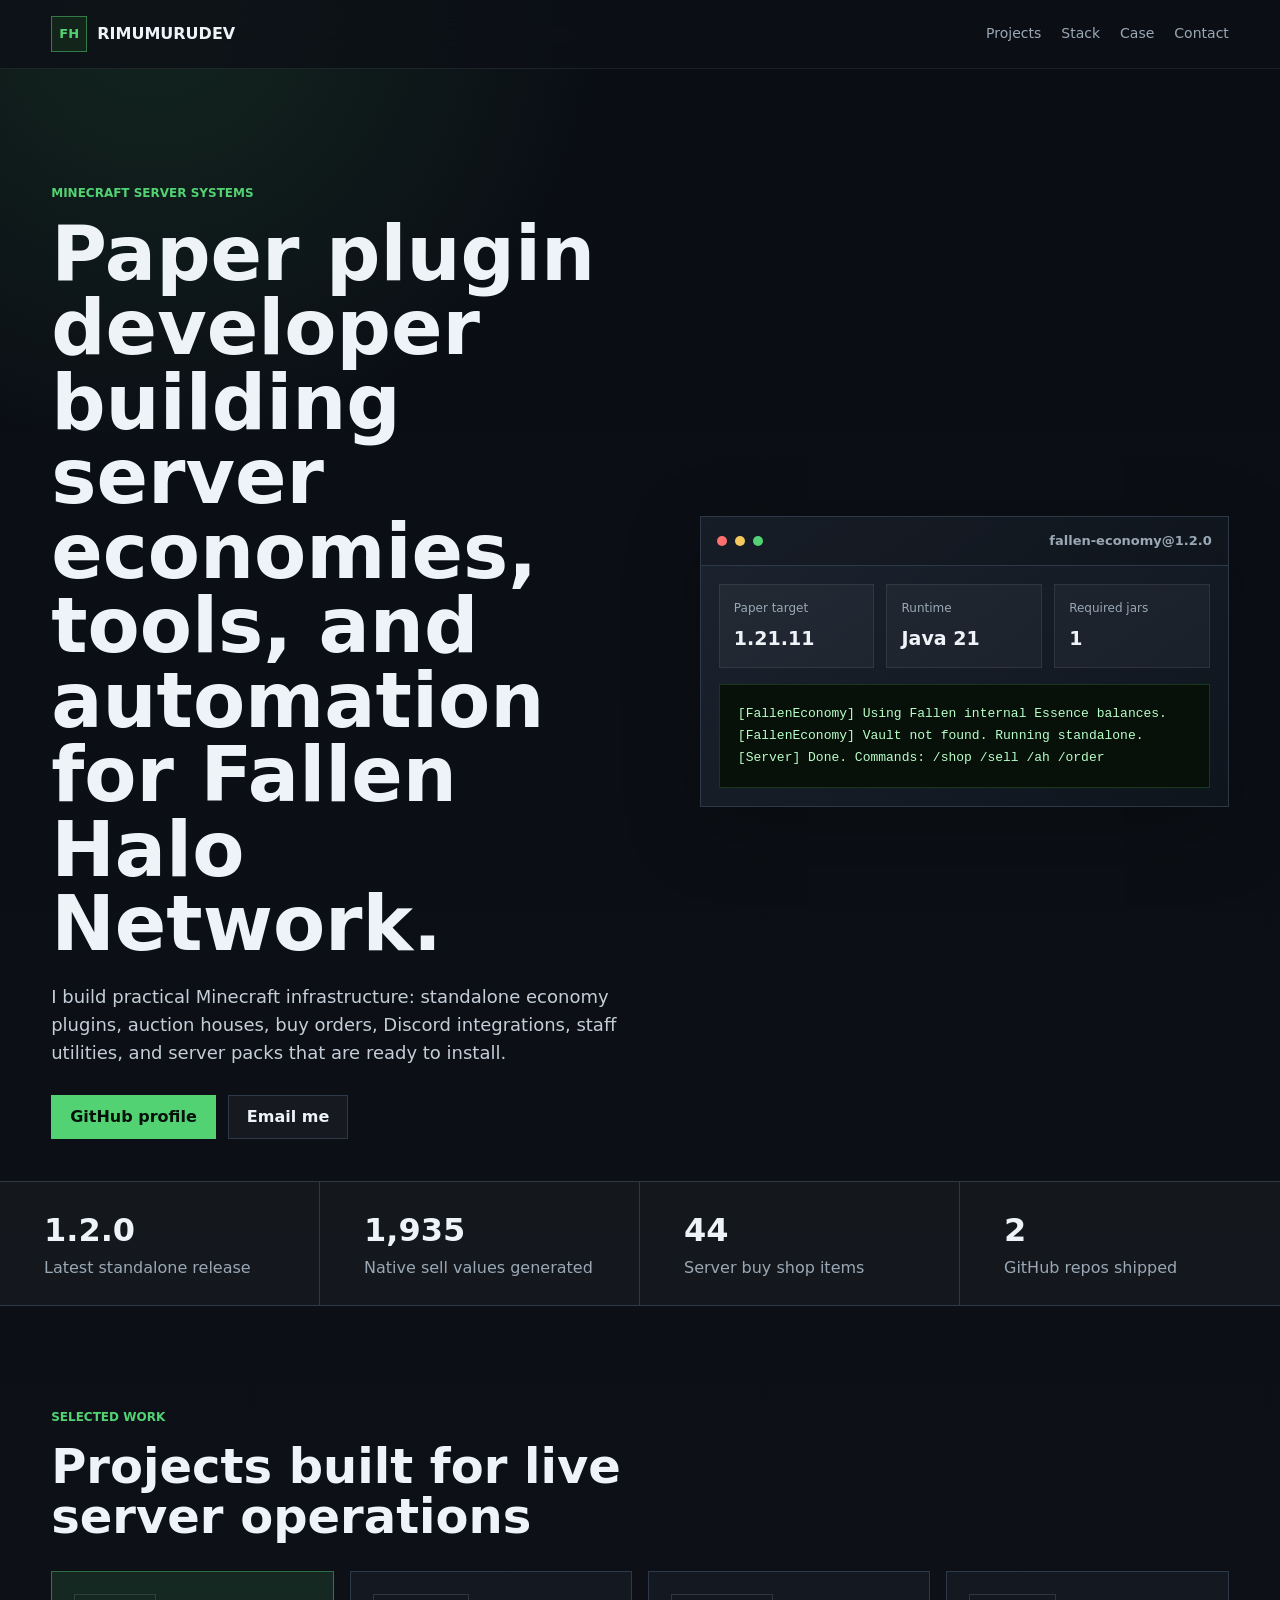
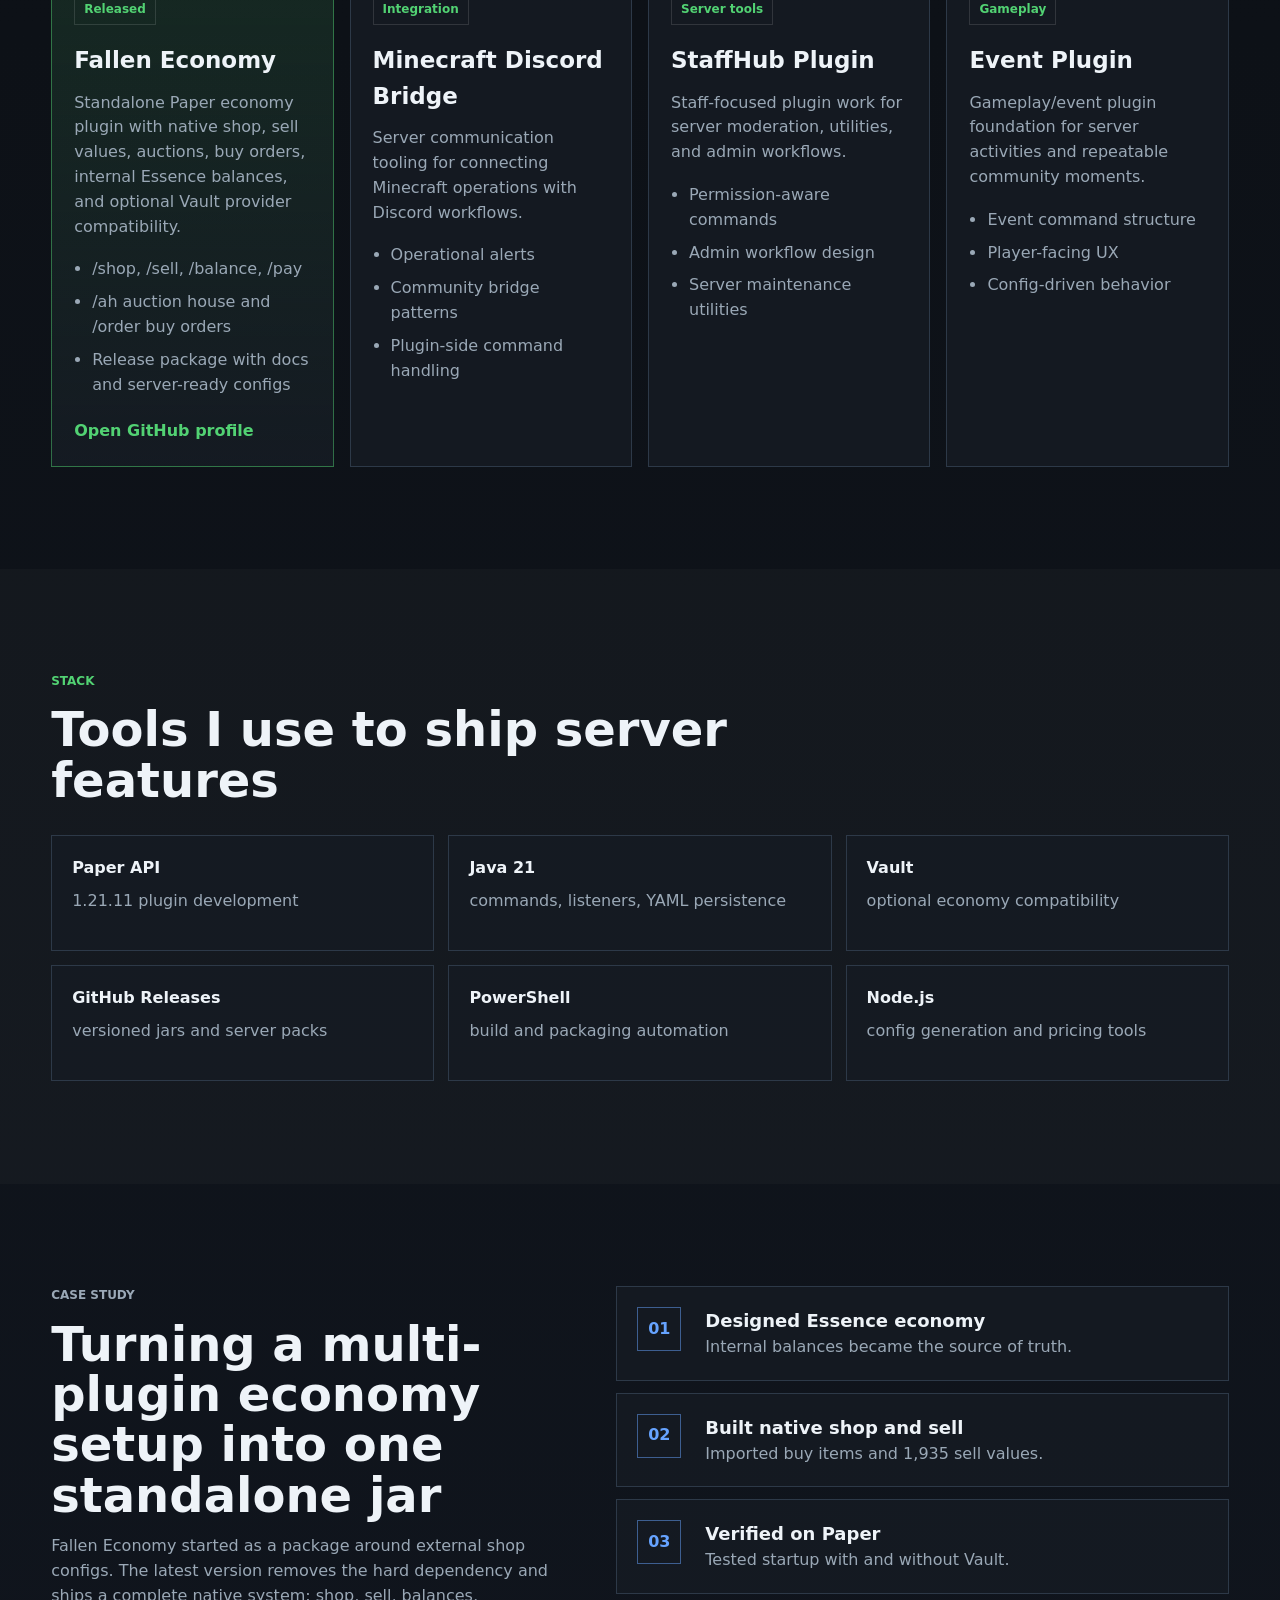
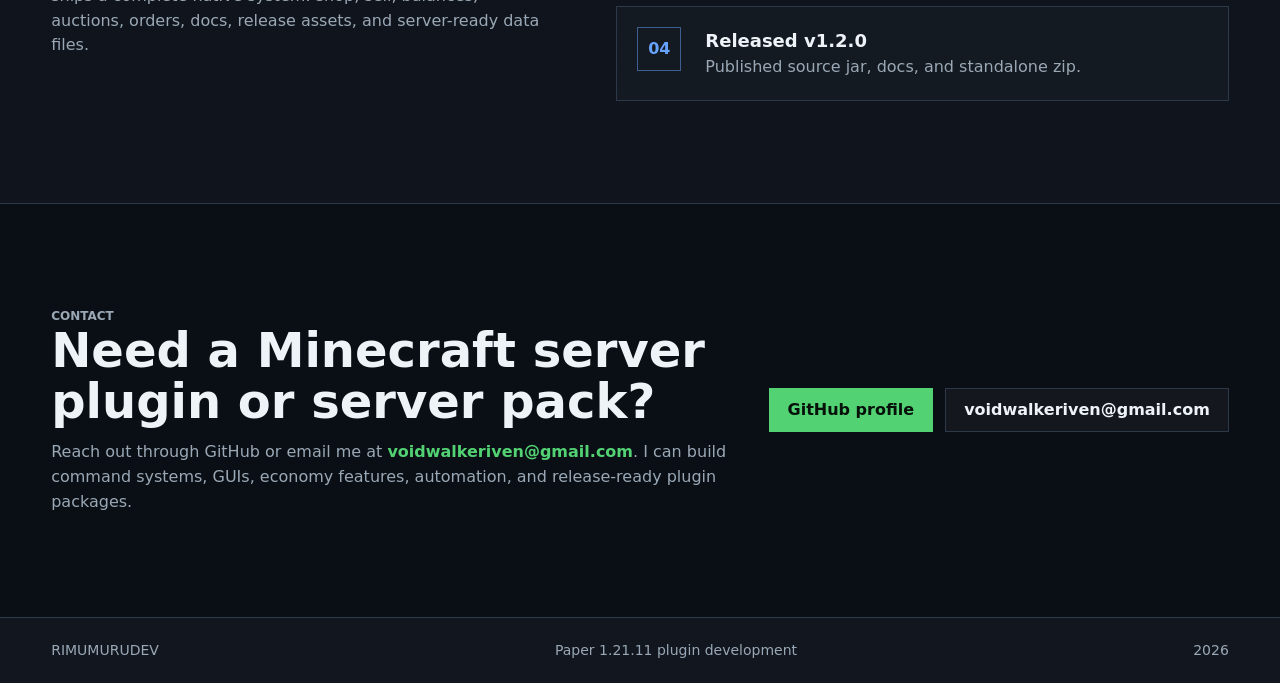
==== index.html @ 31d8aaec "Update contact links" ====
<!doctype html>
<html lang="ru">
  <head>
    <meta charset="utf-8" />
    <meta name="viewport" content="width=device-width, initial-scale=1" />
    <title>RIMUMURUDEV | Minecraft Plugin Developer</title>
    <meta
      name="description"
      content="Portfolio of RIMUMURUDEV, a Minecraft plugin developer building Paper 1.21.11 server systems, economy plugins, Discord bridges, events, and staff tools."
    />
    <link rel="stylesheet" href="./styles.css" />
  </head>
  <body>
    <header class="site-header">
      <a class="brand" href="#top" aria-label="Home">
        <span class="brand-mark">FH</span>
        <span>RIMUMURUDEV</span>
      </a>
      <nav class="nav" aria-label="Primary navigation">
        <a href="#work">Projects</a>
        <a href="#stack">Stack</a>
        <a href="#case">Case</a>
        <a href="#contact">Contact</a>
      </nav>
    </header>

    <main id="top">
      <section class="hero">
        <div class="hero-copy">
          <p class="eyebrow">Minecraft server systems</p>
          <h1>Paper plugin developer building server economies, tools, and automation for Fallen Halo Network.</h1>
          <p class="intro">
            I build practical Minecraft infrastructure: standalone economy plugins, auction houses, buy orders,
            Discord integrations, staff utilities, and server packs that are ready to install.
          </p>
          <div class="hero-actions">
            <a class="button primary" href="https://github.com/RIMUMURUDEV" target="_blank" rel="noreferrer">GitHub profile</a>
            <a class="button secondary" href="mailto:voidwalkeriven@gmail.com">Email me</a>
          </div>
        </div>

        <div class="system-panel" aria-label="Project status preview">
          <div class="panel-top">
            <span></span>
            <span></span>
            <span></span>
            <strong>fallen-economy@1.2.0</strong>
          </div>
          <div class="panel-body">
            <div class="metric">
              <span>Paper target</span>
              <strong>1.21.11</strong>
            </div>
            <div class="metric">
              <span>Runtime</span>
              <strong>Java 21</strong>
            </div>
            <div class="metric">
              <span>Required jars</span>
              <strong>1</strong>
            </div>
            <pre><code>[FallenEconomy] Using Fallen internal Essence balances.
[FallenEconomy] Vault not found. Running standalone.
[Server] Done. Commands: /shop /sell /ah /order</code></pre>
          </div>
        </div>
      </section>

      <section class="strip" aria-label="Highlights">
        <div>
          <strong>1.2.0</strong>
          <span>Latest standalone release</span>
        </div>
        <div>
          <strong>1,935</strong>
          <span>Native sell values generated</span>
        </div>
        <div>
          <strong>44</strong>
          <span>Server buy shop items</span>
        </div>
        <div>
          <strong>2</strong>
          <span>GitHub repos shipped</span>
        </div>
      </section>

      <section class="section" id="work">
        <div class="section-head">
          <p class="eyebrow">Selected work</p>
          <h2>Projects built for live server operations</h2>
        </div>
        <div class="projects">
          <article class="project-card featured">
            <div class="project-tag">Released</div>
            <h3>Fallen Economy</h3>
            <p>
              Standalone Paper economy plugin with native shop, sell values, auctions, buy orders, internal Essence
              balances, and optional Vault provider compatibility.
            </p>
            <ul>
              <li>/shop, /sell, /balance, /pay</li>
              <li>/ah auction house and /order buy orders</li>
              <li>Release package with docs and server-ready configs</li>
            </ul>
            <a href="https://github.com/RIMUMURUDEV" target="_blank" rel="noreferrer">Open GitHub profile</a>
          </article>

          <article class="project-card">
            <div class="project-tag">Integration</div>
            <h3>Minecraft Discord Bridge</h3>
            <p>Server communication tooling for connecting Minecraft operations with Discord workflows.</p>
            <ul>
              <li>Operational alerts</li>
              <li>Community bridge patterns</li>
              <li>Plugin-side command handling</li>
            </ul>
          </article>

          <article class="project-card">
            <div class="project-tag">Server tools</div>
            <h3>StaffHub Plugin</h3>
            <p>Staff-focused plugin work for server moderation, utilities, and admin workflows.</p>
            <ul>
              <li>Permission-aware commands</li>
              <li>Admin workflow design</li>
              <li>Server maintenance utilities</li>
            </ul>
          </article>

          <article class="project-card">
            <div class="project-tag">Gameplay</div>
            <h3>Event Plugin</h3>
            <p>Gameplay/event plugin foundation for server activities and repeatable community moments.</p>
            <ul>
              <li>Event command structure</li>
              <li>Player-facing UX</li>
              <li>Config-driven behavior</li>
            </ul>
          </article>
        </div>
      </section>

      <section class="section split" id="stack">
        <div class="section-head">
          <p class="eyebrow">Stack</p>
          <h2>Tools I use to ship server features</h2>
        </div>
        <div class="stack-grid">
          <div class="stack-item"><strong>Paper API</strong><span>1.21.11 plugin development</span></div>
          <div class="stack-item"><strong>Java 21</strong><span>commands, listeners, YAML persistence</span></div>
          <div class="stack-item"><strong>Vault</strong><span>optional economy compatibility</span></div>
          <div class="stack-item"><strong>GitHub Releases</strong><span>versioned jars and server packs</span></div>
          <div class="stack-item"><strong>PowerShell</strong><span>build and packaging automation</span></div>
          <div class="stack-item"><strong>Node.js</strong><span>config generation and pricing tools</span></div>
        </div>
      </section>

      <section class="case-section" id="case">
        <div class="case-copy">
          <p class="eyebrow">Case study</p>
          <h2>Turning a multi-plugin economy setup into one standalone jar</h2>
          <p>
            Fallen Economy started as a package around external shop configs. The latest version removes the hard
            dependency and ships a complete native system: shop, sell, balances, auctions, orders, docs, release assets,
            and server-ready data files.
          </p>
        </div>
        <div class="timeline">
          <div><span>01</span><strong>Designed Essence economy</strong><p>Internal balances became the source of truth.</p></div>
          <div><span>02</span><strong>Built native shop and sell</strong><p>Imported buy items and 1,935 sell values.</p></div>
          <div><span>03</span><strong>Verified on Paper</strong><p>Tested startup with and without Vault.</p></div>
          <div><span>04</span><strong>Released v1.2.0</strong><p>Published source jar, docs, and standalone zip.</p></div>
        </div>
      </section>

      <section class="contact" id="contact">
        <div>
          <p class="eyebrow">Contact</p>
          <h2>Need a Minecraft server plugin or server pack?</h2>
          <p>Reach out through GitHub or email me at <a href="mailto:voidwalkeriven@gmail.com">voidwalkeriven@gmail.com</a>. I can build command systems, GUIs, economy features, automation, and release-ready plugin packages.</p>
        </div>
        <div class="contact-actions">
          <a class="button primary" href="https://github.com/RIMUMURUDEV" target="_blank" rel="noreferrer">GitHub profile</a>
          <a class="button secondary" href="mailto:voidwalkeriven@gmail.com">voidwalkeriven@gmail.com</a>
        </div>
      </section>
    </main>

    <footer>
      <span>RIMUMURUDEV</span>
      <span>Paper 1.21.11 plugin development</span>
      <span id="year"></span>
    </footer>

    <script src="./script.js"></script>
  </body>
</html>
---- styles.css ----
:root {
  --bg: #0d1117;
  --panel: #151b23;
  --panel-2: #1c2430;
  --text: #eef3f8;
  --muted: #9aa8b6;
  --line: #2d3948;
  --accent: #52d273;
  --accent-2: #66a3ff;
  --warn: #f4c95d;
  --shadow: 0 22px 70px rgba(0, 0, 0, 0.3);
}

* {
  box-sizing: border-box;
}

html {
  scroll-behavior: smooth;
}

body {
  margin: 0;
  background:
    radial-gradient(circle at 12% 0%, rgba(82, 210, 115, 0.12), transparent 28rem),
    linear-gradient(180deg, #0a0e14 0%, var(--bg) 42%, #11161f 100%);
  color: var(--text);
  font-family:
    Inter, ui-sans-serif, system-ui, -apple-system, BlinkMacSystemFont, "Segoe UI", sans-serif;
  line-height: 1.55;
}

a {
  color: inherit;
  text-decoration: none;
}

.site-header {
  position: sticky;
  top: 0;
  z-index: 20;
  display: flex;
  align-items: center;
  justify-content: space-between;
  gap: 24px;
  padding: 16px clamp(18px, 4vw, 64px);
  background: rgba(13, 17, 23, 0.82);
  border-bottom: 1px solid rgba(255, 255, 255, 0.08);
  backdrop-filter: blur(16px);
}

.brand,
.nav,
.hero-actions,
.contact-actions {
  display: flex;
  align-items: center;
}

.brand {
  gap: 10px;
  font-weight: 800;
}

.brand-mark {
  display: grid;
  place-items: center;
  width: 36px;
  height: 36px;
  border: 1px solid rgba(82, 210, 115, 0.5);
  background: #13251a;
  color: var(--accent);
  font-size: 13px;
}

.nav {
  gap: 20px;
  color: var(--muted);
  font-size: 14px;
}

.nav a:hover {
  color: var(--text);
}

.nav a[aria-current="true"] {
  color: var(--accent);
}

.hero {
  display: grid;
  grid-template-columns: minmax(0, 1.05fr) minmax(320px, 0.95fr);
  gap: clamp(28px, 5vw, 72px);
  align-items: center;
  min-height: calc(100vh - 68px);
  padding: clamp(56px, 9vw, 116px) clamp(18px, 4vw, 64px) 42px;
}

.hero-copy {
  max-width: 780px;
}

.eyebrow {
  margin: 0 0 14px;
  color: var(--accent);
  font-size: 12px;
  font-weight: 800;
  letter-spacing: 0;
  text-transform: uppercase;
}

h1,
h2,
h3,
p {
  margin-top: 0;
}

h1 {
  max-width: 980px;
  margin-bottom: 22px;
  font-size: clamp(42px, 6vw, 76px);
  line-height: 0.98;
  letter-spacing: 0;
}

h2 {
  margin-bottom: 14px;
  font-size: clamp(28px, 4vw, 48px);
  line-height: 1.05;
  letter-spacing: 0;
}

h3 {
  margin-bottom: 12px;
  font-size: 23px;
}

.intro {
  max-width: 690px;
  margin-bottom: 28px;
  color: #c4ced8;
  font-size: 18px;
}

.hero-actions,
.contact-actions {
  flex-wrap: wrap;
  gap: 12px;
}

.button {
  display: inline-flex;
  align-items: center;
  justify-content: center;
  min-height: 44px;
  padding: 0 18px;
  border: 1px solid var(--line);
  font-weight: 800;
  transition: transform 160ms ease, border-color 160ms ease, background 160ms ease;
}

.button:hover {
  transform: translateY(-2px);
}

.button.primary {
  background: var(--accent);
  border-color: var(--accent);
  color: #06110a;
}

.button.secondary {
  background: rgba(255, 255, 255, 0.04);
  color: var(--text);
}

.system-panel {
  overflow: hidden;
  border: 1px solid var(--line);
  background: linear-gradient(145deg, rgba(28, 36, 48, 0.96), rgba(15, 21, 29, 0.96));
  box-shadow: var(--shadow);
}

.panel-top {
  display: flex;
  align-items: center;
  gap: 8px;
  padding: 14px 16px;
  border-bottom: 1px solid var(--line);
  background: rgba(0, 0, 0, 0.18);
}

.panel-top span {
  width: 10px;
  height: 10px;
  border-radius: 50%;
  background: var(--warn);
}

.panel-top span:first-child {
  background: #ff6f6f;
}

.panel-top span:nth-child(2) {
  background: #f4c95d;
}

.panel-top span:nth-child(3) {
  background: var(--accent);
}

.panel-top strong {
  margin-left: auto;
  color: var(--muted);
  font-size: 13px;
}

.panel-body {
  display: grid;
  grid-template-columns: repeat(3, 1fr);
  gap: 12px;
  padding: 18px;
}

.metric {
  padding: 14px;
  border: 1px solid rgba(255, 255, 255, 0.08);
  background: rgba(255, 255, 255, 0.035);
}

.metric span {
  display: block;
  color: var(--muted);
  font-size: 12px;
}

.metric strong {
  display: block;
  margin-top: 6px;
  color: var(--text);
  font-size: 19px;
}

pre {
  grid-column: 1 / -1;
  overflow: auto;
  margin: 4px 0 0;
  padding: 18px;
  border: 1px solid rgba(82, 210, 115, 0.2);
  background: #071109;
  color: #b8ffc8;
  font-size: 13px;
  line-height: 1.7;
}

.strip {
  display: grid;
  grid-template-columns: repeat(4, 1fr);
  border-top: 1px solid var(--line);
  border-bottom: 1px solid var(--line);
  background: rgba(255, 255, 255, 0.03);
}

.strip div {
  min-height: 116px;
  padding: 24px clamp(18px, 4vw, 44px);
  border-right: 1px solid var(--line);
}

.strip div:last-child {
  border-right: 0;
}

.strip strong {
  display: block;
  font-size: 32px;
}

.strip span {
  color: var(--muted);
}

.section,
.case-section,
.contact {
  padding: clamp(62px, 8vw, 112px) clamp(18px, 4vw, 64px);
}

.section-head {
  max-width: 720px;
  margin-bottom: 30px;
}

.section-head p:not(.eyebrow),
.case-copy p,
.contact p {
  color: var(--muted);
}

.projects {
  display: grid;
  grid-template-columns: repeat(4, minmax(0, 1fr));
  gap: 16px;
}

.project-card,
.stack-item,
.timeline > div {
  border: 1px solid var(--line);
  background: rgba(21, 27, 35, 0.88);
}

.project-card {
  min-height: 360px;
  padding: 22px;
}

.project-card.featured {
  border-color: rgba(82, 210, 115, 0.45);
  background: linear-gradient(180deg, rgba(82, 210, 115, 0.12), rgba(21, 27, 35, 0.9));
}

.project-tag {
  display: inline-flex;
  margin-bottom: 18px;
  padding: 5px 9px;
  border: 1px solid rgba(255, 255, 255, 0.12);
  color: var(--accent);
  font-size: 12px;
  font-weight: 800;
}

.project-card p,
.project-card li,
.timeline p,
.stack-item span {
  color: var(--muted);
}

.project-card ul {
  display: grid;
  gap: 8px;
  margin: 18px 0 22px;
  padding-left: 18px;
}

.project-card a {
  color: var(--accent);
  font-weight: 800;
}

.split {
  background: rgba(255, 255, 255, 0.025);
}

.stack-grid {
  display: grid;
  grid-template-columns: repeat(3, 1fr);
  gap: 14px;
}

.stack-item {
  min-height: 116px;
  padding: 20px;
}

.stack-item strong,
.stack-item span {
  display: block;
}

.stack-item span {
  margin-top: 8px;
}

.case-section {
  display: grid;
  grid-template-columns: minmax(0, 0.9fr) minmax(320px, 1.1fr);
  gap: clamp(28px, 5vw, 72px);
  align-items: start;
}

.timeline {
  display: grid;
  gap: 12px;
}

.timeline > div {
  display: grid;
  grid-template-columns: 52px 1fr;
  column-gap: 16px;
  padding: 20px;
}

.timeline span {
  grid-row: span 2;
  display: grid;
  place-items: center;
  width: 44px;
  height: 44px;
  border: 1px solid rgba(102, 163, 255, 0.5);
  color: var(--accent-2);
  font-weight: 900;
}

.timeline strong {
  font-size: 18px;
}

.timeline p {
  margin-bottom: 0;
}

.contact {
  display: grid;
  grid-template-columns: minmax(0, 1fr) auto;
  gap: 28px;
  align-items: center;
  border-top: 1px solid var(--line);
  background: #0a0f15;
}

.contact p {
  max-width: 720px;
  margin-bottom: 0;
}

.contact p a {
  color: var(--accent);
  font-weight: 800;
}

footer {
  display: flex;
  flex-wrap: wrap;
  justify-content: space-between;
  gap: 14px;
  padding: 22px clamp(18px, 4vw, 64px);
  border-top: 1px solid var(--line);
  color: var(--muted);
  font-size: 14px;
}

@media (max-width: 980px) {
  .hero,
  .case-section,
  .contact {
    grid-template-columns: 1fr;
  }

  .projects,
  .stack-grid {
    grid-template-columns: repeat(2, minmax(0, 1fr));
  }

  .strip {
    grid-template-columns: repeat(2, 1fr);
  }

  .nav {
    display: none;
  }
}

@media (max-width: 620px) {
  .hero {
    min-height: auto;
  }

  .panel-body,
  .projects,
  .stack-grid,
  .strip {
    grid-template-columns: 1fr;
  }

  .strip div {
    border-right: 0;
    border-bottom: 1px solid var(--line);
  }

  .system-panel {
    min-width: 0;
  }

  h1 {
    font-size: 40px;
  }

  .timeline > div {
    grid-template-columns: 1fr;
  }

  .timeline span {
    margin-bottom: 14px;
  }
}
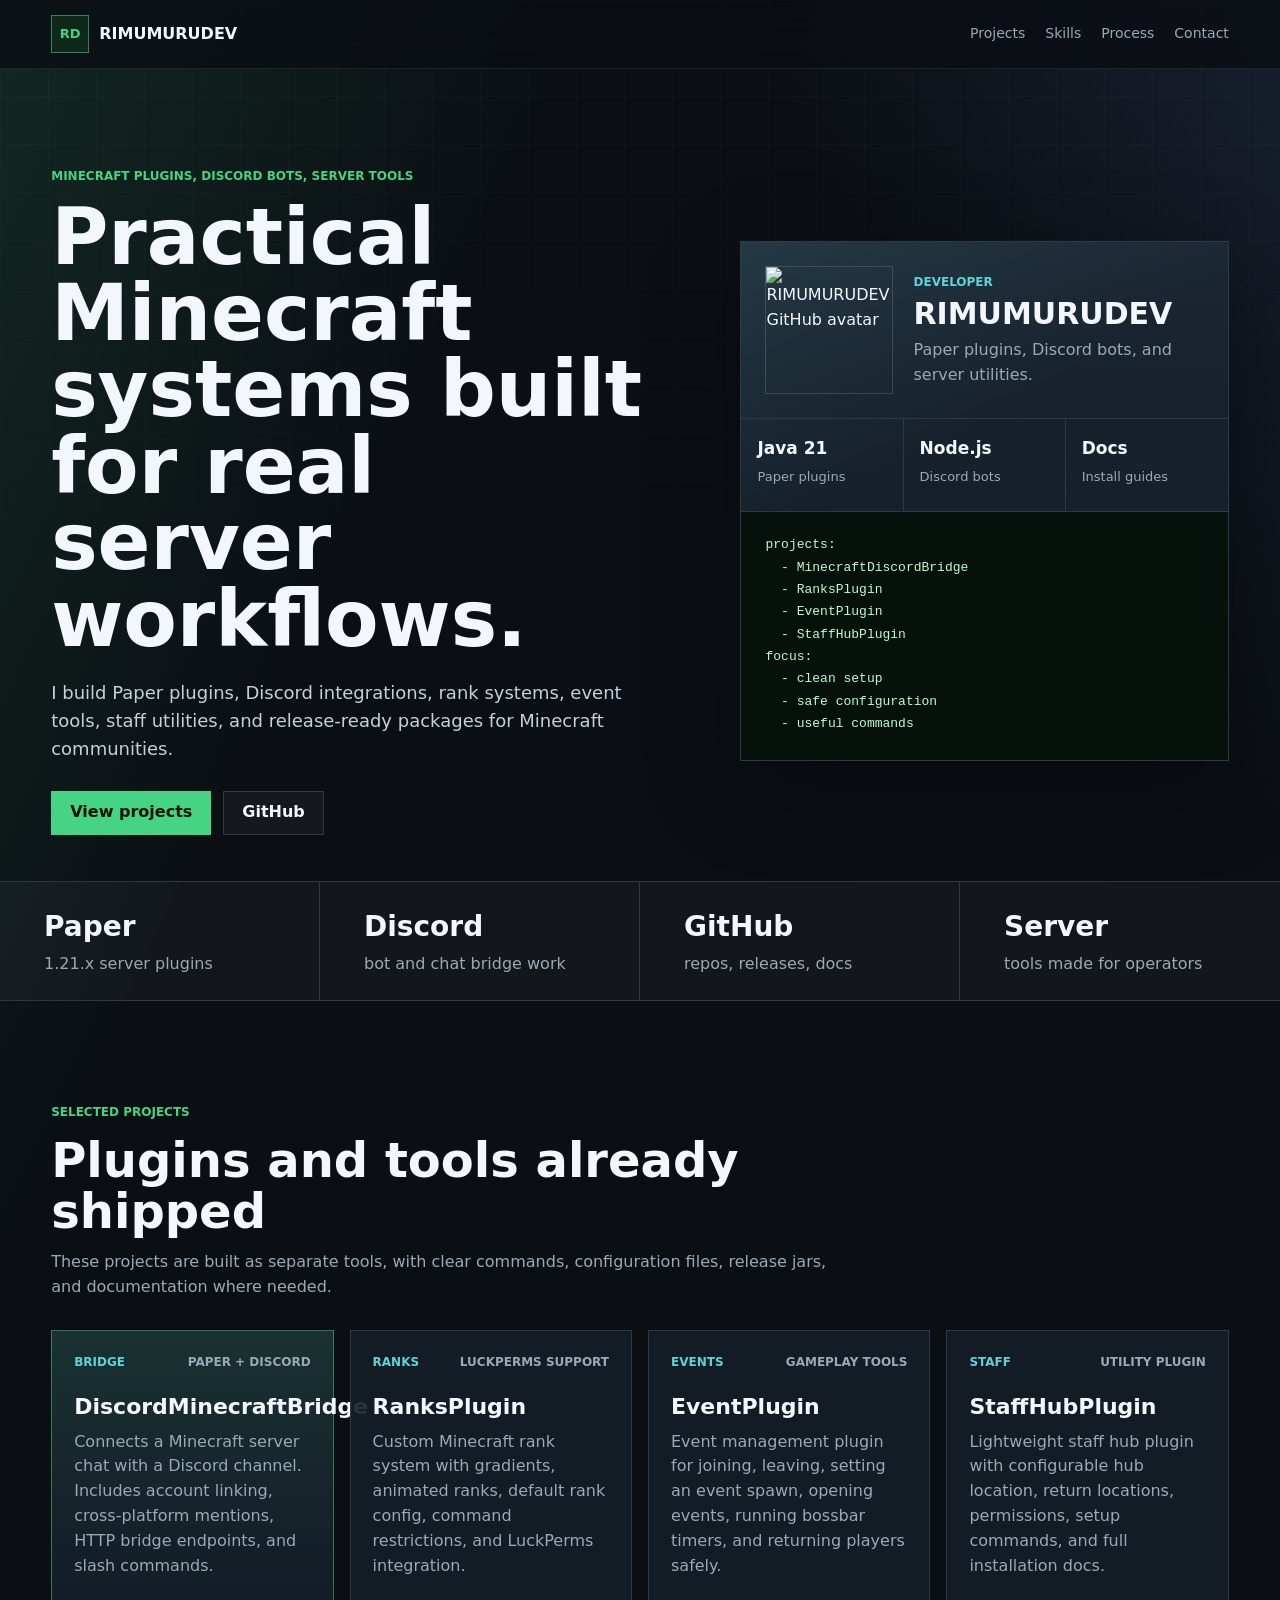
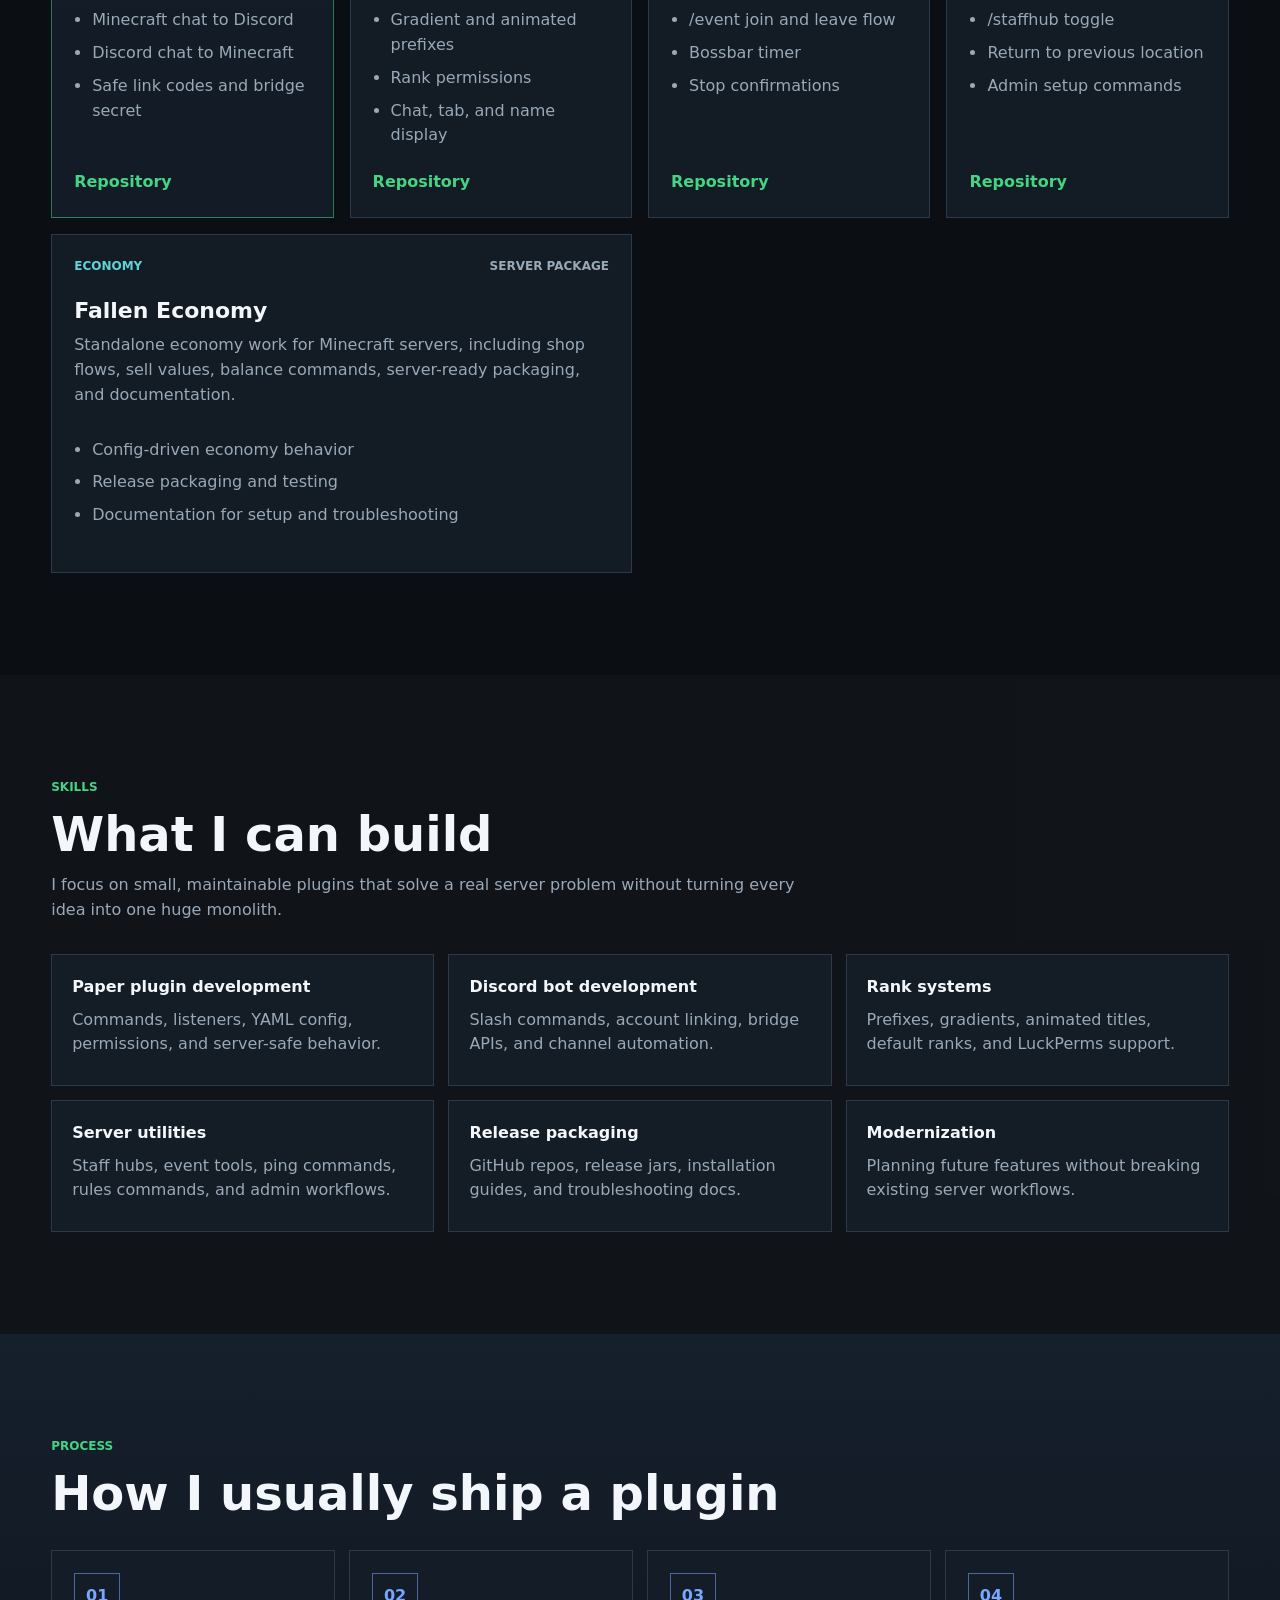
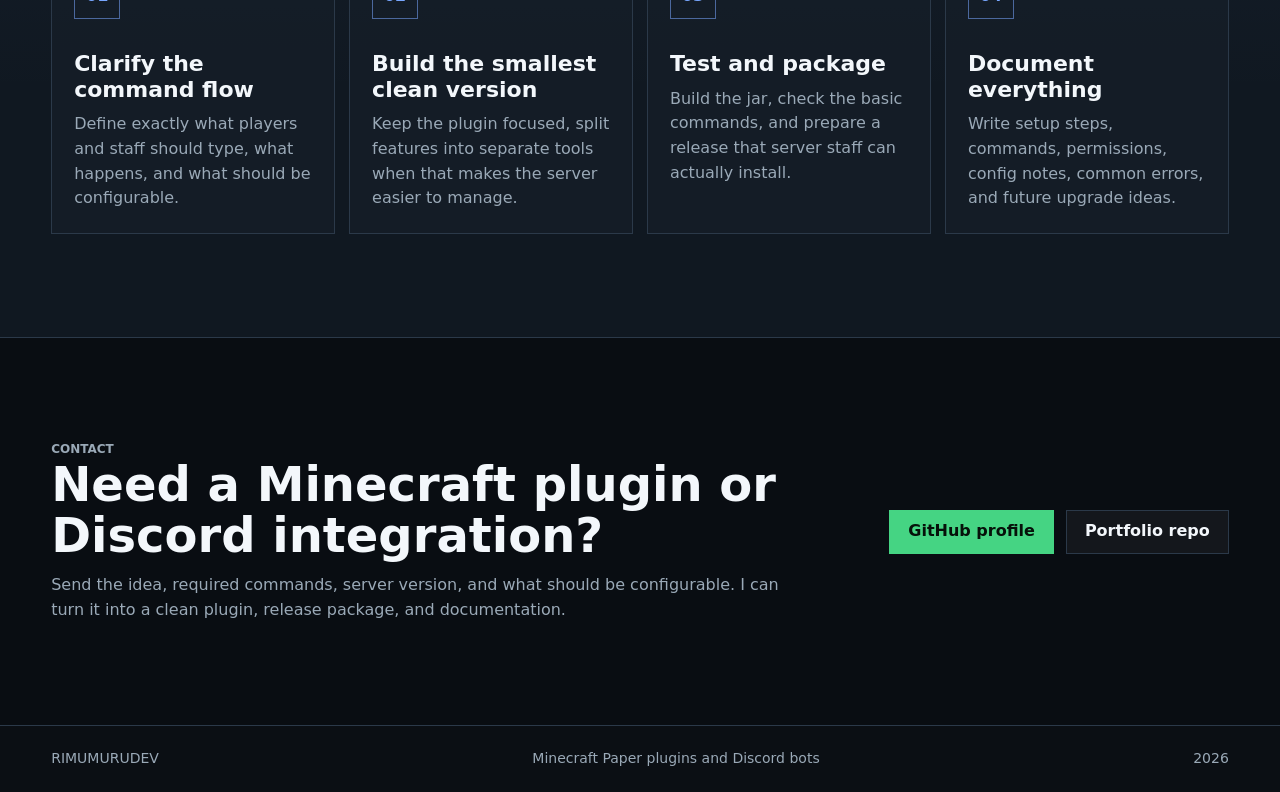
==== commit 5d0ac7e4: "Redesign portfolio site" ====
--- a/index.html
+++ b/index.html
@@ -1,25 +1,33 @@
 <!doctype html>
-<html lang="ru">
+<html lang="en">
   <head>
     <meta charset="utf-8" />
     <meta name="viewport" content="width=device-width, initial-scale=1" />
-    <title>RIMUMURUDEV | Minecraft Plugin Developer</title>
+    <title>RIMUMURUDEV | Minecraft Plugins and Discord Bots</title>
     <meta
       name="description"
-      content="Portfolio of RIMUMURUDEV, a Minecraft plugin developer building Paper 1.21.11 server systems, economy plugins, Discord bridges, events, and staff tools."
+      content="Portfolio of RIMUMURUDEV, a developer building Minecraft Paper plugins, Discord bots, server tools, rank systems, event plugins, and chat bridges."
     />
+    <meta property="og:title" content="RIMUMURUDEV Portfolio" />
+    <meta
+      property="og:description"
+      content="Minecraft Paper plugins, Discord bots, rank systems, event tools, staff utilities, and release-ready server packages."
+    />
+    <meta property="og:type" content="website" />
+    <link rel="preconnect" href="https://github.com" />
     <link rel="stylesheet" href="./styles.css" />
   </head>
   <body>
     <header class="site-header">
-      <a class="brand" href="#top" aria-label="Home">
-        <span class="brand-mark">FH</span>
+      <a class="brand" href="#top" aria-label="RIMUMURUDEV home">
+        <span class="brand-mark">RD</span>
         <span>RIMUMURUDEV</span>
       </a>
+
       <nav class="nav" aria-label="Primary navigation">
-        <a href="#work">Projects</a>
-        <a href="#stack">Stack</a>
-        <a href="#case">Case</a>
+        <a href="#projects">Projects</a>
+        <a href="#skills">Skills</a>
+        <a href="#process">Process</a>
         <a href="#contact">Contact</a>
       </nav>
     </header>
@@ -27,169 +35,251 @@
     <main id="top">
       <section class="hero">
         <div class="hero-copy">
-          <p class="eyebrow">Minecraft server systems</p>
-          <h1>Paper plugin developer building server economies, tools, and automation for Fallen Halo Network.</h1>
+          <p class="eyebrow">Minecraft plugins, Discord bots, server tools</p>
+          <h1>Practical Minecraft systems built for real server workflows.</h1>
           <p class="intro">
-            I build practical Minecraft infrastructure: standalone economy plugins, auction houses, buy orders,
-            Discord integrations, staff utilities, and server packs that are ready to install.
-          </p>
+            I build Paper plugins, Discord integrations, rank systems, event tools, staff utilities,
+            and release-ready packages for Minecraft communities.
+          </p>
+
           <div class="hero-actions">
-            <a class="button primary" href="https://github.com/RIMUMURUDEV" target="_blank" rel="noreferrer">GitHub profile</a>
-            <a class="button secondary" href="mailto:voidwalkeriven@gmail.com">Email me</a>
+            <a class="button primary" href="#projects">View projects</a>
+            <a class="button secondary" href="https://github.com/Huiiiii324" target="_blank" rel="noreferrer">GitHub</a>
           </div>
         </div>
 
-        <div class="system-panel" aria-label="Project status preview">
-          <div class="panel-top">
-            <span></span>
-            <span></span>
-            <span></span>
-            <strong>fallen-economy@1.2.0</strong>
+        <aside class="profile-panel" aria-label="Developer profile">
+          <div class="profile-top">
+            <img
+              src="https://github.com/Huiiiii324.png"
+              alt="RIMUMURUDEV GitHub avatar"
+              width="128"
+              height="128"
+            />
+            <div>
+              <p class="profile-label">Developer</p>
+              <h2>RIMUMURUDEV</h2>
+              <p>Paper plugins, Discord bots, and server utilities.</p>
+            </div>
           </div>
-          <div class="panel-body">
-            <div class="metric">
-              <span>Paper target</span>
-              <strong>1.21.11</strong>
-            </div>
-            <div class="metric">
-              <span>Runtime</span>
+
+          <div class="profile-stats">
+            <div>
               <strong>Java 21</strong>
-            </div>
-            <div class="metric">
-              <span>Required jars</span>
-              <strong>1</strong>
-            </div>
-            <pre><code>[FallenEconomy] Using Fallen internal Essence balances.
-[FallenEconomy] Vault not found. Running standalone.
-[Server] Done. Commands: /shop /sell /ah /order</code></pre>
+              <span>Paper plugins</span>
+            </div>
+            <div>
+              <strong>Node.js</strong>
+              <span>Discord bots</span>
+            </div>
+            <div>
+              <strong>Docs</strong>
+              <span>Install guides</span>
+            </div>
           </div>
-        </div>
-      </section>
-
-      <section class="strip" aria-label="Highlights">
-        <div>
-          <strong>1.2.0</strong>
-          <span>Latest standalone release</span>
-        </div>
-        <div>
-          <strong>1,935</strong>
-          <span>Native sell values generated</span>
-        </div>
-        <div>
-          <strong>44</strong>
-          <span>Server buy shop items</span>
-        </div>
-        <div>
-          <strong>2</strong>
-          <span>GitHub repos shipped</span>
-        </div>
-      </section>
-
-      <section class="section" id="work">
+
+          <pre><code>projects:
+  - MinecraftDiscordBridge
+  - RanksPlugin
+  - EventPlugin
+  - StaffHubPlugin
+focus:
+  - clean setup
+  - safe configuration
+  - useful commands</code></pre>
+        </aside>
+      </section>
+
+      <section class="quick-strip" aria-label="Portfolio highlights">
+        <div>
+          <strong>Paper</strong>
+          <span>1.21.x server plugins</span>
+        </div>
+        <div>
+          <strong>Discord</strong>
+          <span>bot and chat bridge work</span>
+        </div>
+        <div>
+          <strong>GitHub</strong>
+          <span>repos, releases, docs</span>
+        </div>
+        <div>
+          <strong>Server</strong>
+          <span>tools made for operators</span>
+        </div>
+      </section>
+
+      <section class="section" id="projects">
         <div class="section-head">
-          <p class="eyebrow">Selected work</p>
-          <h2>Projects built for live server operations</h2>
-        </div>
-        <div class="projects">
+          <p class="eyebrow">Selected projects</p>
+          <h2>Plugins and tools already shipped</h2>
+          <p>
+            These projects are built as separate tools, with clear commands, configuration files,
+            release jars, and documentation where needed.
+          </p>
+        </div>
+
+        <div class="project-grid">
           <article class="project-card featured">
-            <div class="project-tag">Released</div>
+            <div class="card-top">
+              <span>Bridge</span>
+              <span>Paper + Discord</span>
+            </div>
+            <h3>DiscordMinecraftBridge</h3>
+            <p>
+              Connects a Minecraft server chat with a Discord channel. Includes account linking,
+              cross-platform mentions, HTTP bridge endpoints, and slash commands.
+            </p>
+            <ul>
+              <li>Minecraft chat to Discord</li>
+              <li>Discord chat to Minecraft</li>
+              <li>Safe link codes and bridge secret</li>
+            </ul>
+            <a href="https://github.com/fallenhalonetwork/MinecraftDiscordBridge" target="_blank" rel="noreferrer">Repository</a>
+          </article>
+
+          <article class="project-card">
+            <div class="card-top">
+              <span>Ranks</span>
+              <span>LuckPerms support</span>
+            </div>
+            <h3>RanksPlugin</h3>
+            <p>
+              Custom Minecraft rank system with gradients, animated ranks, default rank config,
+              command restrictions, and LuckPerms integration.
+            </p>
+            <ul>
+              <li>Gradient and animated prefixes</li>
+              <li>Rank permissions</li>
+              <li>Chat, tab, and name display</li>
+            </ul>
+            <a href="https://github.com/fallenhalonetwork/RanksPlugin-" target="_blank" rel="noreferrer">Repository</a>
+          </article>
+
+          <article class="project-card">
+            <div class="card-top">
+              <span>Events</span>
+              <span>Gameplay tools</span>
+            </div>
+            <h3>EventPlugin</h3>
+            <p>
+              Event management plugin for joining, leaving, setting an event spawn, opening events,
+              running bossbar timers, and returning players safely.
+            </p>
+            <ul>
+              <li>/event join and leave flow</li>
+              <li>Bossbar timer</li>
+              <li>Stop confirmations</li>
+            </ul>
+            <a href="https://github.com/Huiiiii324/EventPlugin" target="_blank" rel="noreferrer">Repository</a>
+          </article>
+
+          <article class="project-card">
+            <div class="card-top">
+              <span>Staff</span>
+              <span>Utility plugin</span>
+            </div>
+            <h3>StaffHubPlugin</h3>
+            <p>
+              Lightweight staff hub plugin with configurable hub location, return locations,
+              permissions, setup commands, and full installation docs.
+            </p>
+            <ul>
+              <li>/staffhub toggle</li>
+              <li>Return to previous location</li>
+              <li>Admin setup commands</li>
+            </ul>
+            <a href="https://github.com/fallenhalonetwork/StaffHubPlugin" target="_blank" rel="noreferrer">Repository</a>
+          </article>
+
+          <article class="project-card wide">
+            <div class="card-top">
+              <span>Economy</span>
+              <span>Server package</span>
+            </div>
             <h3>Fallen Economy</h3>
             <p>
-              Standalone Paper economy plugin with native shop, sell values, auctions, buy orders, internal Essence
-              balances, and optional Vault provider compatibility.
-            </p>
-            <ul>
-              <li>/shop, /sell, /balance, /pay</li>
-              <li>/ah auction house and /order buy orders</li>
-              <li>Release package with docs and server-ready configs</li>
-            </ul>
-            <a href="https://github.com/RIMUMURUDEV" target="_blank" rel="noreferrer">Open GitHub profile</a>
-          </article>
-
-          <article class="project-card">
-            <div class="project-tag">Integration</div>
-            <h3>Minecraft Discord Bridge</h3>
-            <p>Server communication tooling for connecting Minecraft operations with Discord workflows.</p>
-            <ul>
-              <li>Operational alerts</li>
-              <li>Community bridge patterns</li>
-              <li>Plugin-side command handling</li>
-            </ul>
-          </article>
-
-          <article class="project-card">
-            <div class="project-tag">Server tools</div>
-            <h3>StaffHub Plugin</h3>
-            <p>Staff-focused plugin work for server moderation, utilities, and admin workflows.</p>
-            <ul>
-              <li>Permission-aware commands</li>
-              <li>Admin workflow design</li>
-              <li>Server maintenance utilities</li>
-            </ul>
-          </article>
-
-          <article class="project-card">
-            <div class="project-tag">Gameplay</div>
-            <h3>Event Plugin</h3>
-            <p>Gameplay/event plugin foundation for server activities and repeatable community moments.</p>
-            <ul>
-              <li>Event command structure</li>
-              <li>Player-facing UX</li>
-              <li>Config-driven behavior</li>
-            </ul>
-          </article>
-        </div>
-      </section>
-
-      <section class="section split" id="stack">
+              Standalone economy work for Minecraft servers, including shop flows, sell values,
+              balance commands, server-ready packaging, and documentation.
+            </p>
+            <ul>
+              <li>Config-driven economy behavior</li>
+              <li>Release packaging and testing</li>
+              <li>Documentation for setup and troubleshooting</li>
+            </ul>
+          </article>
+        </div>
+      </section>
+
+      <section class="section split" id="skills">
         <div class="section-head">
-          <p class="eyebrow">Stack</p>
-          <h2>Tools I use to ship server features</h2>
-        </div>
-        <div class="stack-grid">
-          <div class="stack-item"><strong>Paper API</strong><span>1.21.11 plugin development</span></div>
-          <div class="stack-item"><strong>Java 21</strong><span>commands, listeners, YAML persistence</span></div>
-          <div class="stack-item"><strong>Vault</strong><span>optional economy compatibility</span></div>
-          <div class="stack-item"><strong>GitHub Releases</strong><span>versioned jars and server packs</span></div>
-          <div class="stack-item"><strong>PowerShell</strong><span>build and packaging automation</span></div>
-          <div class="stack-item"><strong>Node.js</strong><span>config generation and pricing tools</span></div>
-        </div>
-      </section>
-
-      <section class="case-section" id="case">
-        <div class="case-copy">
-          <p class="eyebrow">Case study</p>
-          <h2>Turning a multi-plugin economy setup into one standalone jar</h2>
+          <p class="eyebrow">Skills</p>
+          <h2>What I can build</h2>
           <p>
-            Fallen Economy started as a package around external shop configs. The latest version removes the hard
-            dependency and ships a complete native system: shop, sell, balances, auctions, orders, docs, release assets,
-            and server-ready data files.
-          </p>
-        </div>
+            I focus on small, maintainable plugins that solve a real server problem without turning
+            every idea into one huge monolith.
+          </p>
+        </div>
+
+        <div class="skill-grid">
+          <div class="skill-item"><strong>Paper plugin development</strong><span>Commands, listeners, YAML config, permissions, and server-safe behavior.</span></div>
+          <div class="skill-item"><strong>Discord bot development</strong><span>Slash commands, account linking, bridge APIs, and channel automation.</span></div>
+          <div class="skill-item"><strong>Rank systems</strong><span>Prefixes, gradients, animated titles, default ranks, and LuckPerms support.</span></div>
+          <div class="skill-item"><strong>Server utilities</strong><span>Staff hubs, event tools, ping commands, rules commands, and admin workflows.</span></div>
+          <div class="skill-item"><strong>Release packaging</strong><span>GitHub repos, release jars, installation guides, and troubleshooting docs.</span></div>
+          <div class="skill-item"><strong>Modernization</strong><span>Planning future features without breaking existing server workflows.</span></div>
+        </div>
+      </section>
+
+      <section class="process-section" id="process">
+        <div class="section-head">
+          <p class="eyebrow">Process</p>
+          <h2>How I usually ship a plugin</h2>
+        </div>
+
         <div class="timeline">
-          <div><span>01</span><strong>Designed Essence economy</strong><p>Internal balances became the source of truth.</p></div>
-          <div><span>02</span><strong>Built native shop and sell</strong><p>Imported buy items and 1,935 sell values.</p></div>
-          <div><span>03</span><strong>Verified on Paper</strong><p>Tested startup with and without Vault.</p></div>
-          <div><span>04</span><strong>Released v1.2.0</strong><p>Published source jar, docs, and standalone zip.</p></div>
+          <article>
+            <span>01</span>
+            <h3>Clarify the command flow</h3>
+            <p>Define exactly what players and staff should type, what happens, and what should be configurable.</p>
+          </article>
+          <article>
+            <span>02</span>
+            <h3>Build the smallest clean version</h3>
+            <p>Keep the plugin focused, split features into separate tools when that makes the server easier to manage.</p>
+          </article>
+          <article>
+            <span>03</span>
+            <h3>Test and package</h3>
+            <p>Build the jar, check the basic commands, and prepare a release that server staff can actually install.</p>
+          </article>
+          <article>
+            <span>04</span>
+            <h3>Document everything</h3>
+            <p>Write setup steps, commands, permissions, config notes, common errors, and future upgrade ideas.</p>
+          </article>
         </div>
       </section>
 
       <section class="contact" id="contact">
         <div>
           <p class="eyebrow">Contact</p>
-          <h2>Need a Minecraft server plugin or server pack?</h2>
-          <p>Reach out through GitHub or email me at <a href="mailto:voidwalkeriven@gmail.com">voidwalkeriven@gmail.com</a>. I can build command systems, GUIs, economy features, automation, and release-ready plugin packages.</p>
+          <h2>Need a Minecraft plugin or Discord integration?</h2>
+          <p>
+            Send the idea, required commands, server version, and what should be configurable.
+            I can turn it into a clean plugin, release package, and documentation.
+          </p>
         </div>
         <div class="contact-actions">
-          <a class="button primary" href="https://github.com/RIMUMURUDEV" target="_blank" rel="noreferrer">GitHub profile</a>
-          <a class="button secondary" href="mailto:voidwalkeriven@gmail.com">voidwalkeriven@gmail.com</a>
+          <a class="button primary" href="https://github.com/Huiiiii324" target="_blank" rel="noreferrer">GitHub profile</a>
+          <a class="button secondary" href="https://github.com/RIMUMURUDEV/RIMUMURUDEV.github.io" target="_blank" rel="noreferrer">Portfolio repo</a>
         </div>
       </section>
     </main>
 
     <footer>
       <span>RIMUMURUDEV</span>
-      <span>Paper 1.21.11 plugin development</span>
+      <span>Minecraft Paper plugins and Discord bots</span>
       <span id="year"></span>
     </footer>
 
--- a/styles.css
+++ b/styles.css
@@ -1,14 +1,16 @@
 :root {
-  --bg: #0d1117;
-  --panel: #151b23;
-  --panel-2: #1c2430;
-  --text: #eef3f8;
-  --muted: #9aa8b6;
-  --line: #2d3948;
-  --accent: #52d273;
-  --accent-2: #66a3ff;
-  --warn: #f4c95d;
-  --shadow: 0 22px 70px rgba(0, 0, 0, 0.3);
+  --bg: #0b0f14;
+  --bg-soft: #101821;
+  --panel: #151d27;
+  --panel-strong: #1c2734;
+  --text: #f3f7fb;
+  --muted: #9aa9b7;
+  --line: #2b3949;
+  --accent: #45d483;
+  --accent-blue: #78a7ff;
+  --accent-cyan: #5fd3d6;
+  --warning: #f6c85f;
+  --shadow: 0 26px 80px rgba(0, 0, 0, 0.36);
 }
 
 * {
@@ -22,12 +24,26 @@
 body {
   margin: 0;
   background:
-    radial-gradient(circle at 12% 0%, rgba(82, 210, 115, 0.12), transparent 28rem),
-    linear-gradient(180deg, #0a0e14 0%, var(--bg) 42%, #11161f 100%);
+    linear-gradient(115deg, rgba(69, 212, 131, 0.13), transparent 34rem),
+    linear-gradient(235deg, rgba(120, 167, 255, 0.11), transparent 30rem),
+    var(--bg);
   color: var(--text);
   font-family:
     Inter, ui-sans-serif, system-ui, -apple-system, BlinkMacSystemFont, "Segoe UI", sans-serif;
   line-height: 1.55;
+}
+
+body::before {
+  position: fixed;
+  inset: 0;
+  z-index: -1;
+  pointer-events: none;
+  content: "";
+  background-image:
+    linear-gradient(rgba(255, 255, 255, 0.025) 1px, transparent 1px),
+    linear-gradient(90deg, rgba(255, 255, 255, 0.025) 1px, transparent 1px);
+  background-size: 48px 48px;
+  mask-image: linear-gradient(to bottom, black, transparent 76%);
 }
 
 a {
@@ -43,10 +59,10 @@
   align-items: center;
   justify-content: space-between;
   gap: 24px;
-  padding: 16px clamp(18px, 4vw, 64px);
-  background: rgba(13, 17, 23, 0.82);
+  padding: 15px clamp(18px, 4vw, 64px);
+  background: rgba(11, 15, 20, 0.84);
   border-bottom: 1px solid rgba(255, 255, 255, 0.08);
-  backdrop-filter: blur(16px);
+  backdrop-filter: blur(18px);
 }
 
 .brand,
@@ -59,16 +75,16 @@
 
 .brand {
   gap: 10px;
-  font-weight: 800;
+  font-weight: 900;
 }
 
 .brand-mark {
   display: grid;
   place-items: center;
-  width: 36px;
-  height: 36px;
-  border: 1px solid rgba(82, 210, 115, 0.5);
-  background: #13251a;
+  width: 38px;
+  height: 38px;
+  border: 1px solid rgba(69, 212, 131, 0.55);
+  background: #10281b;
   color: var(--accent);
   font-size: 13px;
 }
@@ -79,32 +95,33 @@
   font-size: 14px;
 }
 
-.nav a:hover {
+.nav a {
+  transition: color 150ms ease;
+}
+
+.nav a:hover,
+.nav a[aria-current="true"] {
   color: var(--text);
 }
 
-.nav a[aria-current="true"] {
-  color: var(--accent);
-}
-
 .hero {
   display: grid;
-  grid-template-columns: minmax(0, 1.05fr) minmax(320px, 0.95fr);
-  gap: clamp(28px, 5vw, 72px);
+  grid-template-columns: minmax(0, 1.05fr) minmax(340px, 0.82fr);
+  gap: clamp(28px, 5vw, 76px);
   align-items: center;
-  min-height: calc(100vh - 68px);
-  padding: clamp(56px, 9vw, 116px) clamp(18px, 4vw, 64px) 42px;
+  min-height: calc(92vh - 68px);
+  padding: clamp(54px, 8vw, 98px) clamp(18px, 4vw, 64px) 46px;
 }
 
 .hero-copy {
-  max-width: 780px;
+  max-width: 860px;
 }
 
 .eyebrow {
-  margin: 0 0 14px;
+  margin: 0 0 13px;
   color: var(--accent);
   font-size: 12px;
-  font-weight: 800;
+  font-weight: 900;
   letter-spacing: 0;
   text-transform: uppercase;
 }
@@ -119,27 +136,28 @@
 h1 {
   max-width: 980px;
   margin-bottom: 22px;
-  font-size: clamp(42px, 6vw, 76px);
+  font-size: clamp(42px, 6.5vw, 78px);
   line-height: 0.98;
   letter-spacing: 0;
 }
 
 h2 {
-  margin-bottom: 14px;
-  font-size: clamp(28px, 4vw, 48px);
-  line-height: 1.05;
+  margin-bottom: 13px;
+  font-size: clamp(29px, 4vw, 48px);
+  line-height: 1.06;
   letter-spacing: 0;
 }
 
 h3 {
-  margin-bottom: 12px;
-  font-size: 23px;
+  margin-bottom: 10px;
+  font-size: 22px;
+  line-height: 1.16;
 }
 
 .intro {
   max-width: 690px;
   margin-bottom: 28px;
-  color: #c4ced8;
+  color: #c4d0dc;
   font-size: 18px;
 }
 
@@ -156,8 +174,11 @@
   min-height: 44px;
   padding: 0 18px;
   border: 1px solid var(--line);
-  font-weight: 800;
-  transition: transform 160ms ease, border-color 160ms ease, background 160ms ease;
+  font-weight: 900;
+  transition:
+    transform 150ms ease,
+    border-color 150ms ease,
+    background 150ms ease;
 }
 
 .button:hover {
@@ -171,241 +192,258 @@
 }
 
 .button.secondary {
-  background: rgba(255, 255, 255, 0.04);
+  background: rgba(255, 255, 255, 0.045);
   color: var(--text);
 }
 
-.system-panel {
+.profile-panel {
   overflow: hidden;
   border: 1px solid var(--line);
-  background: linear-gradient(145deg, rgba(28, 36, 48, 0.96), rgba(15, 21, 29, 0.96));
+  background:
+    linear-gradient(150deg, rgba(95, 211, 214, 0.11), transparent 40%),
+    linear-gradient(180deg, rgba(28, 39, 52, 0.98), rgba(16, 24, 33, 0.98));
   box-shadow: var(--shadow);
 }
 
-.panel-top {
-  display: flex;
+.profile-top {
+  display: grid;
+  grid-template-columns: 128px 1fr;
+  gap: 20px;
   align-items: center;
-  gap: 8px;
-  padding: 14px 16px;
+  padding: 24px;
   border-bottom: 1px solid var(--line);
-  background: rgba(0, 0, 0, 0.18);
-}
-
-.panel-top span {
-  width: 10px;
-  height: 10px;
-  border-radius: 50%;
-  background: var(--warn);
-}
-
-.panel-top span:first-child {
-  background: #ff6f6f;
-}
-
-.panel-top span:nth-child(2) {
-  background: #f4c95d;
-}
-
-.panel-top span:nth-child(3) {
-  background: var(--accent);
-}
-
-.panel-top strong {
-  margin-left: auto;
+}
+
+.profile-top img {
+  display: block;
+  width: 128px;
+  height: 128px;
+  border: 1px solid rgba(255, 255, 255, 0.14);
+  object-fit: cover;
+}
+
+.profile-label {
+  margin-bottom: 6px;
+  color: var(--accent-cyan);
+  font-size: 12px;
+  font-weight: 900;
+  text-transform: uppercase;
+}
+
+.profile-top h2 {
+  margin-bottom: 8px;
+  font-size: 30px;
+}
+
+.profile-top p:last-child {
+  margin-bottom: 0;
+  color: var(--muted);
+}
+
+.profile-stats {
+  display: grid;
+  grid-template-columns: repeat(3, 1fr);
+  border-bottom: 1px solid var(--line);
+}
+
+.profile-stats div {
+  min-height: 92px;
+  padding: 16px;
+  border-right: 1px solid var(--line);
+}
+
+.profile-stats div:last-child {
+  border-right: 0;
+}
+
+.profile-stats strong,
+.profile-stats span {
+  display: block;
+}
+
+.profile-stats strong {
+  font-size: 17px;
+}
+
+.profile-stats span {
+  margin-top: 5px;
   color: var(--muted);
   font-size: 13px;
 }
 
-.panel-body {
-  display: grid;
-  grid-template-columns: repeat(3, 1fr);
-  gap: 12px;
-  padding: 18px;
-}
-
-.metric {
-  padding: 14px;
-  border: 1px solid rgba(255, 255, 255, 0.08);
-  background: rgba(255, 255, 255, 0.035);
-}
-
-.metric span {
-  display: block;
-  color: var(--muted);
-  font-size: 12px;
-}
-
-.metric strong {
-  display: block;
-  margin-top: 6px;
-  color: var(--text);
-  font-size: 19px;
-}
-
 pre {
-  grid-column: 1 / -1;
   overflow: auto;
-  margin: 4px 0 0;
-  padding: 18px;
-  border: 1px solid rgba(82, 210, 115, 0.2);
-  background: #071109;
-  color: #b8ffc8;
+  margin: 0;
+  padding: 22px 24px 24px;
+  background: #07110c;
+  color: #b9ffd0;
   font-size: 13px;
-  line-height: 1.7;
-}
-
-.strip {
+  line-height: 1.72;
+}
+
+.quick-strip {
   display: grid;
   grid-template-columns: repeat(4, 1fr);
   border-top: 1px solid var(--line);
   border-bottom: 1px solid var(--line);
-  background: rgba(255, 255, 255, 0.03);
-}
-
-.strip div {
-  min-height: 116px;
-  padding: 24px clamp(18px, 4vw, 44px);
+  background: rgba(255, 255, 255, 0.035);
+}
+
+.quick-strip div {
+  min-height: 112px;
+  padding: 23px clamp(18px, 4vw, 44px);
   border-right: 1px solid var(--line);
 }
 
-.strip div:last-child {
+.quick-strip div:last-child {
   border-right: 0;
 }
 
-.strip strong {
+.quick-strip strong,
+.quick-strip span {
   display: block;
-  font-size: 32px;
-}
-
-.strip span {
+}
+
+.quick-strip strong {
+  font-size: 28px;
+}
+
+.quick-strip span {
+  margin-top: 4px;
   color: var(--muted);
 }
 
 .section,
-.case-section,
+.process-section,
 .contact {
   padding: clamp(62px, 8vw, 112px) clamp(18px, 4vw, 64px);
 }
 
 .section-head {
-  max-width: 720px;
-  margin-bottom: 30px;
+  max-width: 780px;
+  margin-bottom: 31px;
 }
 
 .section-head p:not(.eyebrow),
-.case-copy p,
-.contact p {
-  color: var(--muted);
-}
-
-.projects {
+.contact p,
+.project-card p,
+.project-card li,
+.skill-item span,
+.timeline p {
+  color: var(--muted);
+}
+
+.project-grid {
   display: grid;
   grid-template-columns: repeat(4, minmax(0, 1fr));
   gap: 16px;
 }
 
 .project-card,
-.stack-item,
-.timeline > div {
+.skill-item,
+.timeline article {
   border: 1px solid var(--line);
-  background: rgba(21, 27, 35, 0.88);
+  background: rgba(21, 29, 39, 0.9);
 }
 
 .project-card {
+  display: flex;
   min-height: 360px;
+  flex-direction: column;
   padding: 22px;
 }
 
 .project-card.featured {
-  border-color: rgba(82, 210, 115, 0.45);
-  background: linear-gradient(180deg, rgba(82, 210, 115, 0.12), rgba(21, 27, 35, 0.9));
-}
-
-.project-tag {
-  display: inline-flex;
-  margin-bottom: 18px;
-  padding: 5px 9px;
-  border: 1px solid rgba(255, 255, 255, 0.12);
+  border-color: rgba(69, 212, 131, 0.5);
+  background:
+    linear-gradient(180deg, rgba(69, 212, 131, 0.12), transparent 58%),
+    rgba(21, 29, 39, 0.95);
+}
+
+.project-card.wide {
+  grid-column: span 2;
+  min-height: 260px;
+}
+
+.card-top {
+  display: flex;
+  flex-wrap: wrap;
+  justify-content: space-between;
+  gap: 10px;
+  margin-bottom: 22px;
+  color: var(--accent-cyan);
+  font-size: 12px;
+  font-weight: 900;
+  text-transform: uppercase;
+}
+
+.card-top span:last-child {
+  color: var(--muted);
+}
+
+.project-card ul {
+  display: grid;
+  gap: 8px;
+  margin: 14px 0 22px;
+  padding-left: 18px;
+}
+
+.project-card a {
+  margin-top: auto;
   color: var(--accent);
-  font-size: 12px;
-  font-weight: 800;
-}
-
-.project-card p,
-.project-card li,
-.timeline p,
-.stack-item span {
-  color: var(--muted);
-}
-
-.project-card ul {
-  display: grid;
-  gap: 8px;
-  margin: 18px 0 22px;
-  padding-left: 18px;
-}
-
-.project-card a {
-  color: var(--accent);
-  font-weight: 800;
+  font-weight: 900;
 }
 
 .split {
   background: rgba(255, 255, 255, 0.025);
 }
 
-.stack-grid {
+.skill-grid {
   display: grid;
   grid-template-columns: repeat(3, 1fr);
   gap: 14px;
 }
 
-.stack-item {
-  min-height: 116px;
+.skill-item {
+  min-height: 132px;
   padding: 20px;
 }
 
-.stack-item strong,
-.stack-item span {
+.skill-item strong,
+.skill-item span {
   display: block;
 }
 
-.stack-item span {
+.skill-item span {
   margin-top: 8px;
 }
 
-.case-section {
-  display: grid;
-  grid-template-columns: minmax(0, 0.9fr) minmax(320px, 1.1fr);
-  gap: clamp(28px, 5vw, 72px);
-  align-items: start;
+.process-section {
+  background:
+    linear-gradient(180deg, rgba(120, 167, 255, 0.055), transparent 60%),
+    var(--bg-soft);
 }
 
 .timeline {
   display: grid;
-  gap: 12px;
-}
-
-.timeline > div {
-  display: grid;
-  grid-template-columns: 52px 1fr;
-  column-gap: 16px;
-  padding: 20px;
+  grid-template-columns: repeat(4, minmax(0, 1fr));
+  gap: 14px;
+}
+
+.timeline article {
+  min-height: 250px;
+  padding: 22px;
 }
 
 .timeline span {
-  grid-row: span 2;
   display: grid;
   place-items: center;
-  width: 44px;
-  height: 44px;
-  border: 1px solid rgba(102, 163, 255, 0.5);
-  color: var(--accent-2);
-  font-weight: 900;
-}
-
-.timeline strong {
-  font-size: 18px;
+  width: 46px;
+  height: 46px;
+  margin-bottom: 32px;
+  border: 1px solid rgba(120, 167, 255, 0.55);
+  color: var(--accent-blue);
+  font-weight: 900;
 }
 
 .timeline p {
@@ -418,17 +456,12 @@
   gap: 28px;
   align-items: center;
   border-top: 1px solid var(--line);
-  background: #0a0f15;
+  background: #090d12;
 }
 
 .contact p {
-  max-width: 720px;
+  max-width: 760px;
   margin-bottom: 0;
-}
-
-.contact p a {
-  color: var(--accent);
-  font-weight: 800;
 }
 
 footer {
@@ -442,24 +475,26 @@
   font-size: 14px;
 }
 
-@media (max-width: 980px) {
+@media (max-width: 1120px) {
   .hero,
-  .case-section,
   .contact {
     grid-template-columns: 1fr;
   }
 
-  .projects,
-  .stack-grid {
+  .project-grid,
+  .timeline {
     grid-template-columns: repeat(2, minmax(0, 1fr));
   }
-
-  .strip {
-    grid-template-columns: repeat(2, 1fr);
-  }
-
+}
+
+@media (max-width: 880px) {
   .nav {
     display: none;
+  }
+
+  .skill-grid,
+  .quick-strip {
+    grid-template-columns: repeat(2, minmax(0, 1fr));
   }
 }
 
@@ -468,31 +503,48 @@
     min-height: auto;
   }
 
-  .panel-body,
-  .projects,
-  .stack-grid,
-  .strip {
+  h1 {
+    font-size: 40px;
+  }
+
+  .profile-top,
+  .profile-stats,
+  .project-grid,
+  .skill-grid,
+  .timeline,
+  .quick-strip {
     grid-template-columns: 1fr;
   }
 
-  .strip div {
+  .profile-stats div,
+  .quick-strip div {
     border-right: 0;
     border-bottom: 1px solid var(--line);
   }
 
-  .system-panel {
+  .profile-stats div:last-child,
+  .quick-strip div:last-child {
+    border-bottom: 0;
+  }
+
+  .project-card.wide {
+    grid-column: span 1;
+  }
+
+  .profile-panel {
     min-width: 0;
   }
 
-  h1 {
-    font-size: 40px;
-  }
-
-  .timeline > div {
-    grid-template-columns: 1fr;
-  }
-
-  .timeline span {
-    margin-bottom: 14px;
-  }
-}
+  .profile-top img {
+    width: 112px;
+    height: 112px;
+  }
+
+  .contact-actions {
+    width: 100%;
+  }
+
+  .contact-actions .button {
+    width: 100%;
+  }
+}
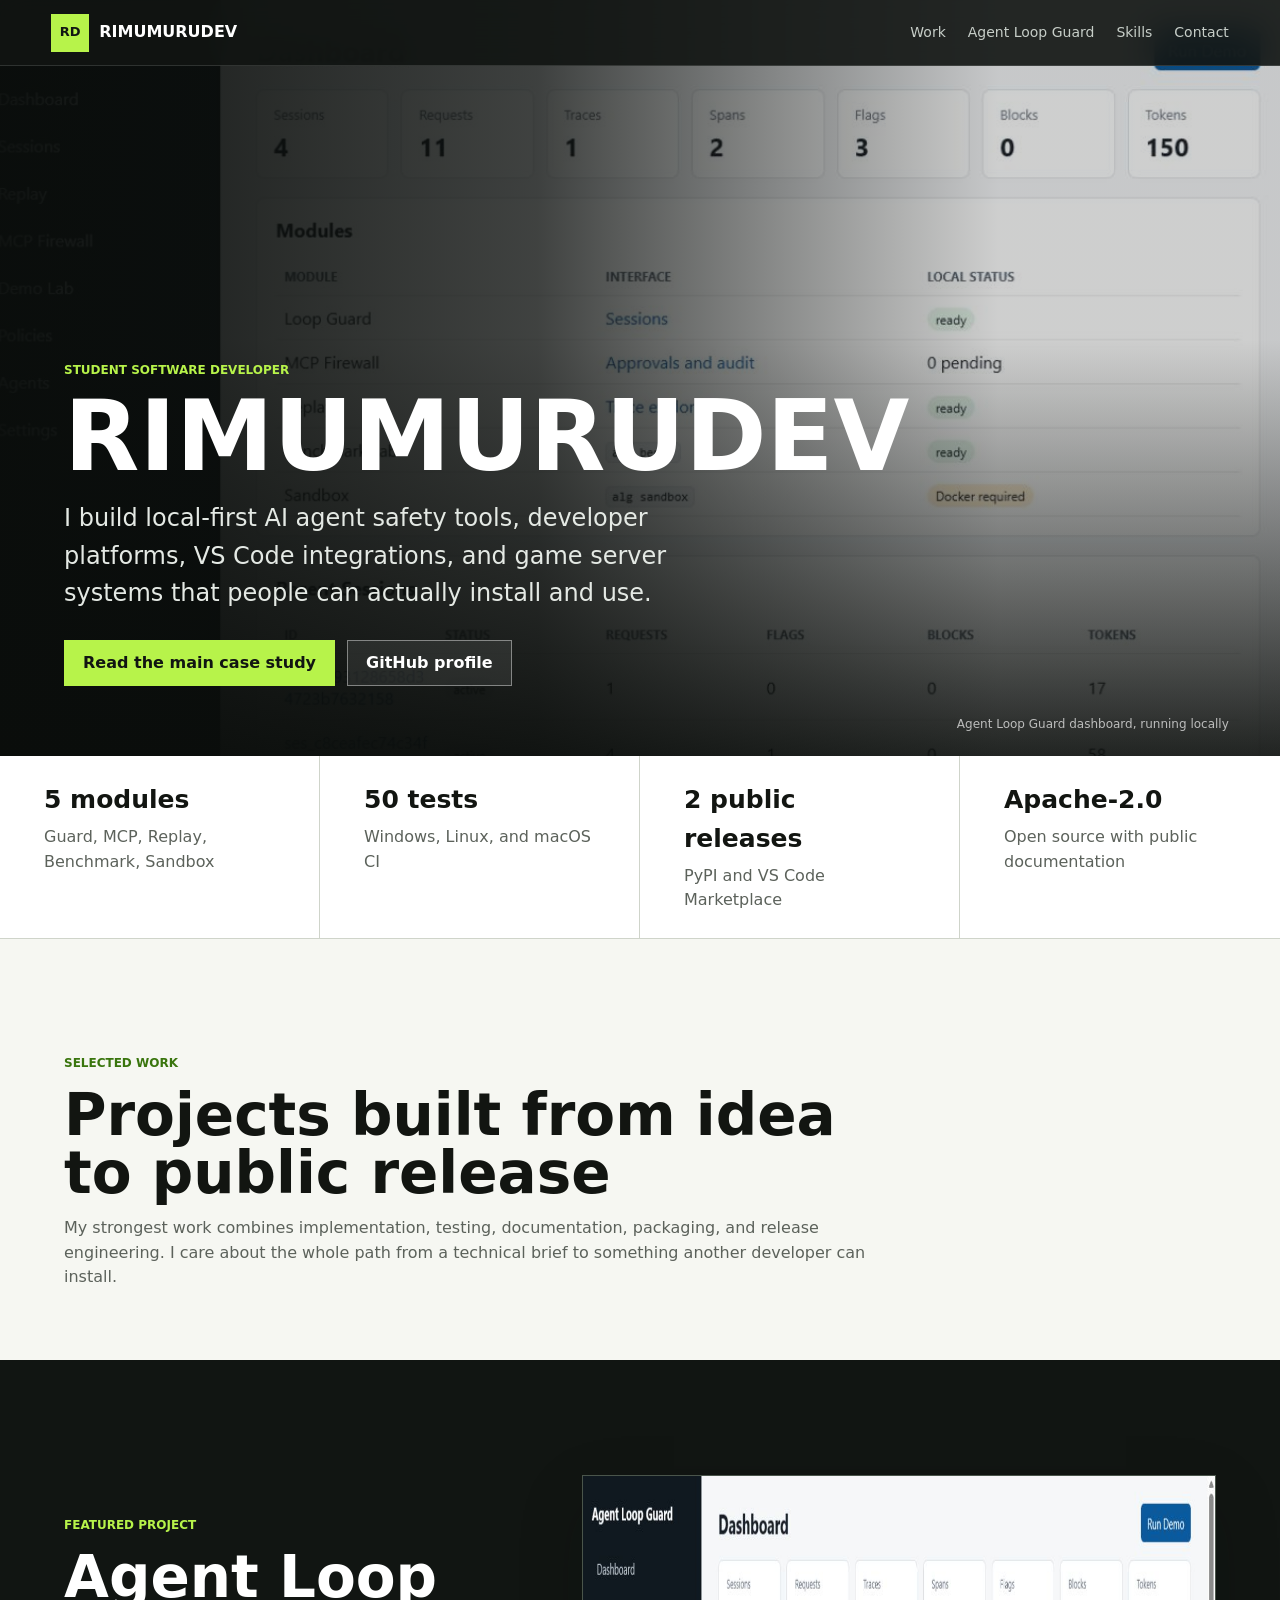
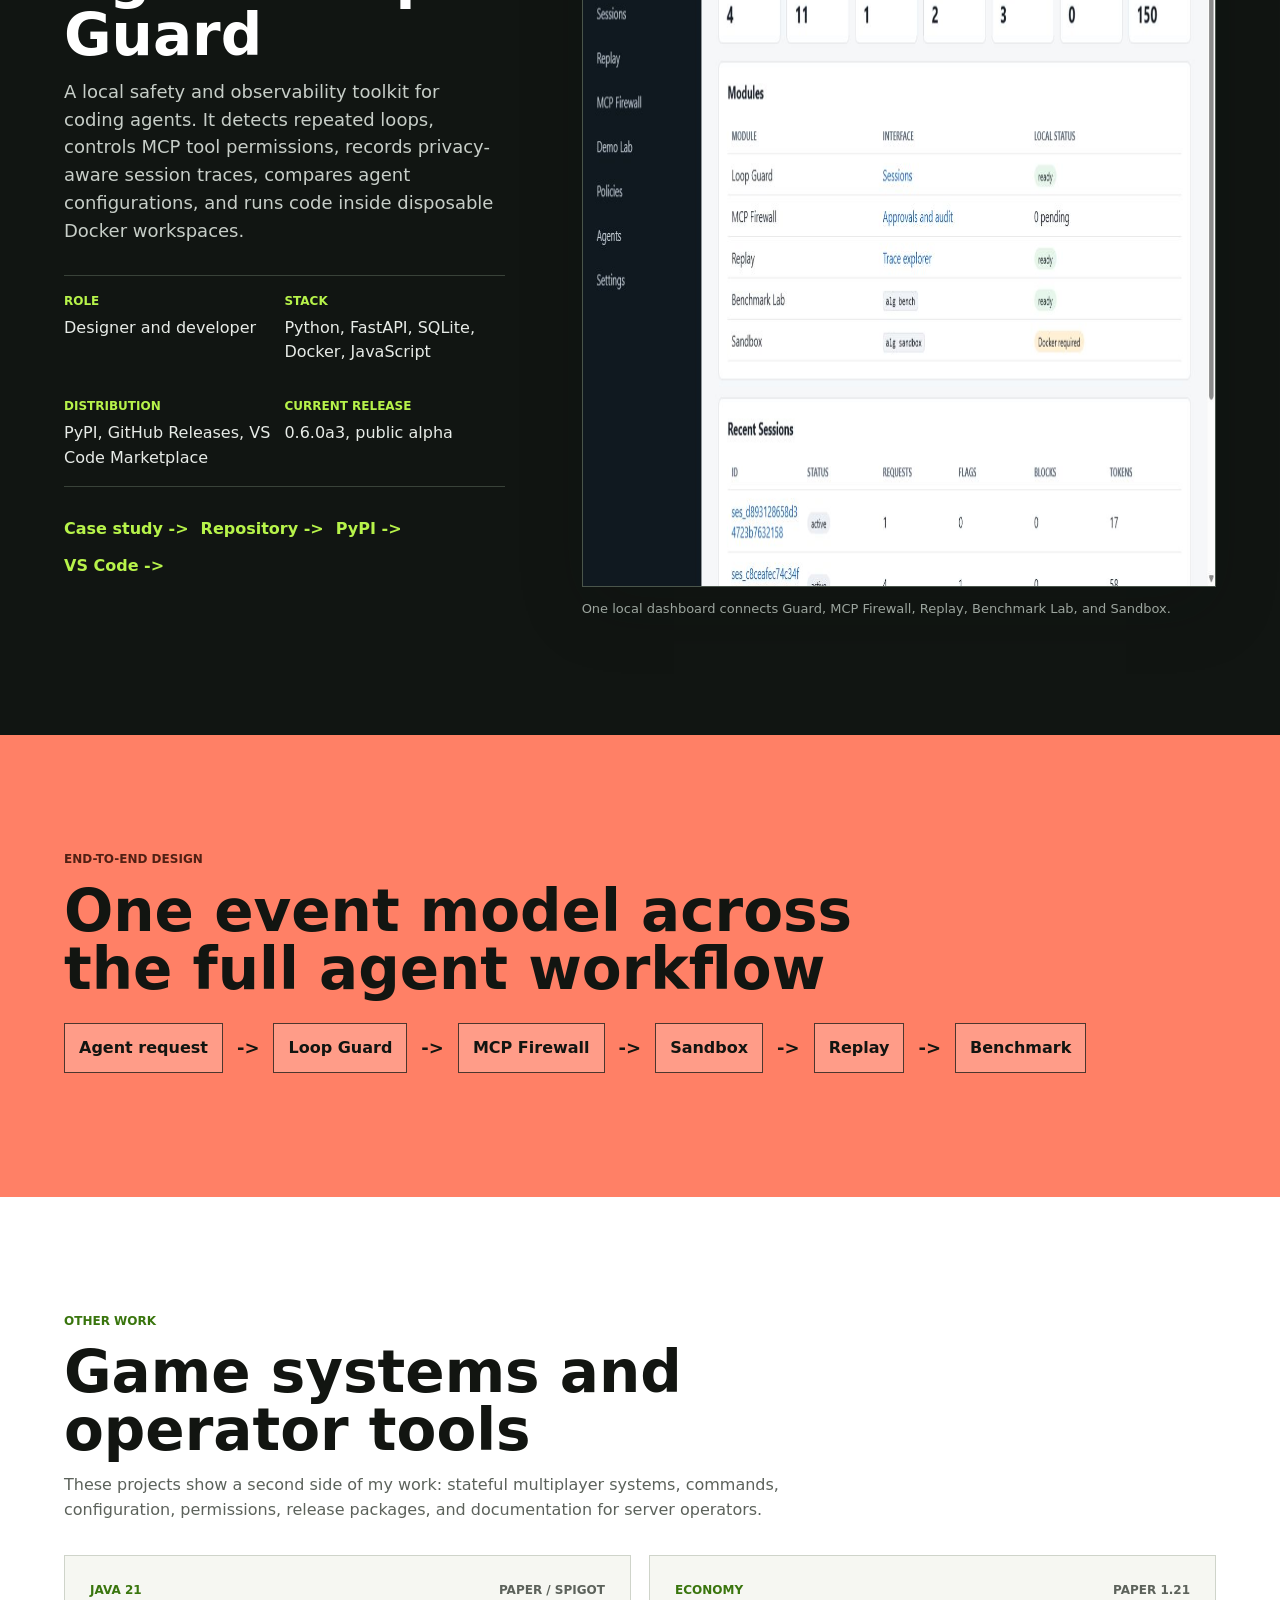
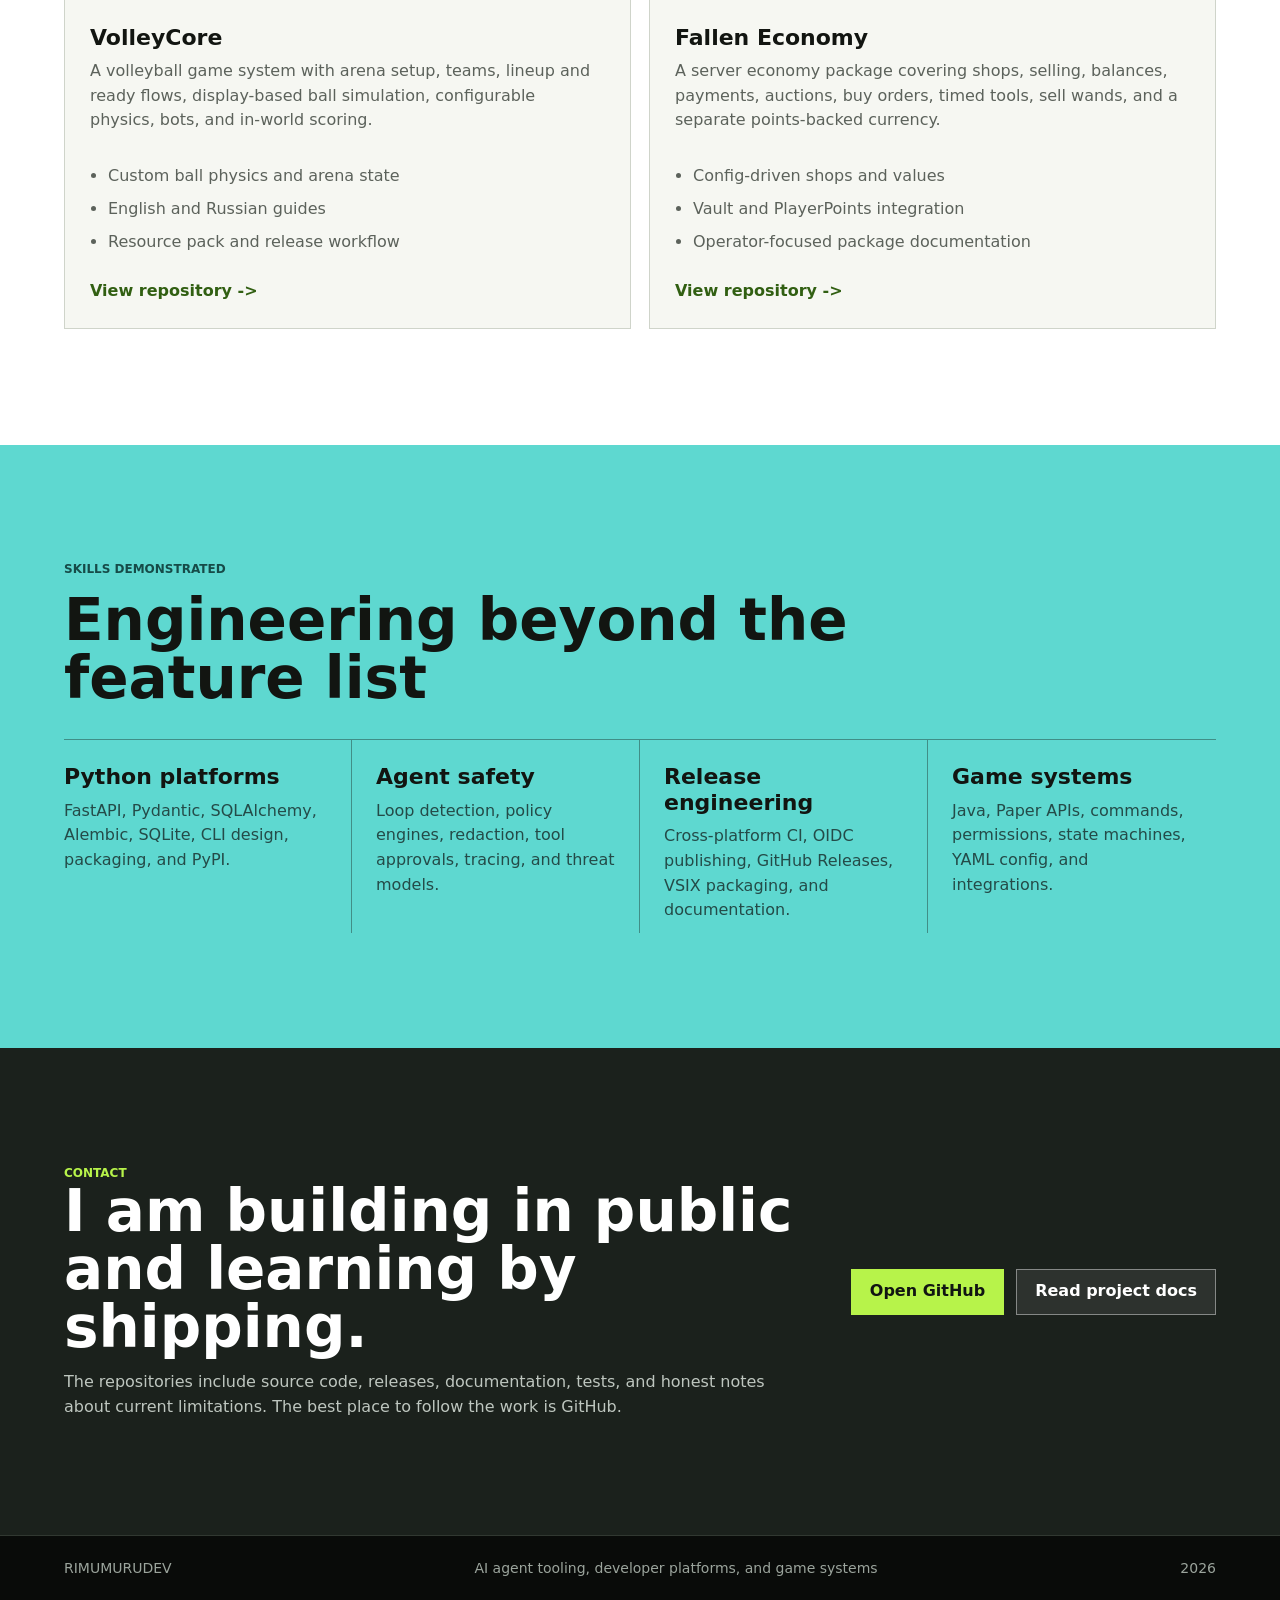
==== commit 9cd61979: "Feature Agent Loop Guard in portfolio" ====
--- a/index.html
+++ b/index.html
@@ -3,17 +3,25 @@
   <head>
     <meta charset="utf-8" />
     <meta name="viewport" content="width=device-width, initial-scale=1" />
-    <title>RIMUMURUDEV | Minecraft Plugins and Discord Bots</title>
+    <title>RIMUMURUDEV | Software Developer</title>
     <meta
       name="description"
-      content="Portfolio of RIMUMURUDEV, a developer building Minecraft Paper plugins, Discord bots, server tools, rank systems, event plugins, and chat bridges."
-    />
-    <meta property="og:title" content="RIMUMURUDEV Portfolio" />
+      content="Portfolio of RIMUMURUDEV, a student software developer building AI agent safety tools, Python platforms, VS Code extensions, and game server systems."
+    />
+    <meta property="og:title" content="RIMUMURUDEV | Software Developer" />
     <meta
       property="og:description"
-      content="Minecraft Paper plugins, Discord bots, rank systems, event tools, staff utilities, and release-ready server packages."
+      content="Agent safety tooling, local developer platforms, Python services, VS Code integrations, and game server systems."
     />
     <meta property="og:type" content="website" />
+    <meta
+      property="og:image"
+      content="https://rimumurudev.github.io/assets/agent-loop-guard-dashboard.png"
+    />
+    <link
+      rel="icon"
+      href="data:image/svg+xml,%3Csvg xmlns='http://www.w3.org/2000/svg' viewBox='0 0 64 64'%3E%3Crect width='64' height='64' fill='%23b7ff3c'/%3E%3Ctext x='32' y='41' text-anchor='middle' font-family='Arial' font-size='25' font-weight='700' fill='%23121511'%3ERD%3C/text%3E%3C/svg%3E"
+    />
     <link rel="preconnect" href="https://github.com" />
     <link rel="stylesheet" href="./styles.css" />
   </head>
@@ -25,261 +33,260 @@
       </a>
 
       <nav class="nav" aria-label="Primary navigation">
-        <a href="#projects">Projects</a>
+        <a href="#work">Work</a>
+        <a href="#agent-loop-guard">Agent Loop Guard</a>
         <a href="#skills">Skills</a>
-        <a href="#process">Process</a>
         <a href="#contact">Contact</a>
       </nav>
     </header>
 
     <main id="top">
       <section class="hero">
-        <div class="hero-copy">
-          <p class="eyebrow">Minecraft plugins, Discord bots, server tools</p>
-          <h1>Practical Minecraft systems built for real server workflows.</h1>
-          <p class="intro">
-            I build Paper plugins, Discord integrations, rank systems, event tools, staff utilities,
-            and release-ready packages for Minecraft communities.
-          </p>
-
+        <div class="hero-overlay"></div>
+        <div class="hero-content">
+          <p class="eyebrow">Student software developer</p>
+          <h1>RIMUMURUDEV</h1>
+          <p class="hero-lead">
+            I build local-first AI agent safety tools, developer platforms, VS Code integrations,
+            and game server systems that people can actually install and use.
+          </p>
           <div class="hero-actions">
-            <a class="button primary" href="#projects">View projects</a>
-            <a class="button secondary" href="https://github.com/Huiiiii324" target="_blank" rel="noreferrer">GitHub</a>
-          </div>
-        </div>
-
-        <aside class="profile-panel" aria-label="Developer profile">
-          <div class="profile-top">
-            <img
-              src="https://github.com/Huiiiii324.png"
-              alt="RIMUMURUDEV GitHub avatar"
-              width="128"
-              height="128"
-            />
-            <div>
-              <p class="profile-label">Developer</p>
-              <h2>RIMUMURUDEV</h2>
-              <p>Paper plugins, Discord bots, and server utilities.</p>
-            </div>
-          </div>
-
-          <div class="profile-stats">
-            <div>
-              <strong>Java 21</strong>
-              <span>Paper plugins</span>
-            </div>
-            <div>
-              <strong>Node.js</strong>
-              <span>Discord bots</span>
-            </div>
-            <div>
-              <strong>Docs</strong>
-              <span>Install guides</span>
-            </div>
-          </div>
-
-          <pre><code>projects:
-  - MinecraftDiscordBridge
-  - RanksPlugin
-  - EventPlugin
-  - StaffHubPlugin
-focus:
-  - clean setup
-  - safe configuration
-  - useful commands</code></pre>
-        </aside>
-      </section>
-
-      <section class="quick-strip" aria-label="Portfolio highlights">
-        <div>
-          <strong>Paper</strong>
-          <span>1.21.x server plugins</span>
-        </div>
-        <div>
-          <strong>Discord</strong>
-          <span>bot and chat bridge work</span>
-        </div>
-        <div>
-          <strong>GitHub</strong>
-          <span>repos, releases, docs</span>
-        </div>
-        <div>
-          <strong>Server</strong>
-          <span>tools made for operators</span>
-        </div>
-      </section>
-
-      <section class="section" id="projects">
+            <a class="button primary" href="./agent-loop-guard.html">Read the main case study</a>
+            <a
+              class="button secondary"
+              href="https://github.com/RIMUMURUDEV"
+              target="_blank"
+              rel="noreferrer"
+            >GitHub profile</a>
+          </div>
+        </div>
+        <p class="hero-caption">Agent Loop Guard dashboard, running locally</p>
+      </section>
+
+      <section class="proof-strip" aria-label="Portfolio highlights">
+        <div>
+          <strong>5 modules</strong>
+          <span>Guard, MCP, Replay, Benchmark, Sandbox</span>
+        </div>
+        <div>
+          <strong>50 tests</strong>
+          <span>Windows, Linux, and macOS CI</span>
+        </div>
+        <div>
+          <strong>2 public releases</strong>
+          <span>PyPI and VS Code Marketplace</span>
+        </div>
+        <div>
+          <strong>Apache-2.0</strong>
+          <span>Open source with public documentation</span>
+        </div>
+      </section>
+
+      <section class="section work-intro" id="work">
         <div class="section-head">
-          <p class="eyebrow">Selected projects</p>
-          <h2>Plugins and tools already shipped</h2>
+          <p class="eyebrow">Selected work</p>
+          <h2>Projects built from idea to public release</h2>
           <p>
-            These projects are built as separate tools, with clear commands, configuration files,
-            release jars, and documentation where needed.
+            My strongest work combines implementation, testing, documentation, packaging, and
+            release engineering. I care about the whole path from a technical brief to something
+            another developer can install.
+          </p>
+        </div>
+      </section>
+
+      <section class="featured-project" id="agent-loop-guard">
+        <div class="featured-copy">
+          <p class="eyebrow">Featured project</p>
+          <h2>Agent Loop Guard</h2>
+          <p class="featured-summary">
+            A local safety and observability toolkit for coding agents. It detects repeated loops,
+            controls MCP tool permissions, records privacy-aware session traces, compares agent
+            configurations, and runs code inside disposable Docker workspaces.
+          </p>
+
+          <dl class="project-facts">
+            <div>
+              <dt>Role</dt>
+              <dd>Designer and developer</dd>
+            </div>
+            <div>
+              <dt>Stack</dt>
+              <dd>Python, FastAPI, SQLite, Docker, JavaScript</dd>
+            </div>
+            <div>
+              <dt>Distribution</dt>
+              <dd>PyPI, GitHub Releases, VS Code Marketplace</dd>
+            </div>
+            <div>
+              <dt>Current release</dt>
+              <dd>0.6.0a3, public alpha</dd>
+            </div>
+          </dl>
+
+          <div class="link-row">
+            <a href="./agent-loop-guard.html">Case study</a>
+            <a
+              href="https://github.com/RIMUMURUDEV/agent-loop-guard"
+              target="_blank"
+              rel="noreferrer"
+            >Repository</a>
+            <a
+              href="https://pypi.org/project/agent-loop-guard-runtime/"
+              target="_blank"
+              rel="noreferrer"
+            >PyPI</a>
+            <a
+              href="https://marketplace.visualstudio.com/items?itemName=RIMUMURUDEV.agent-loop-guard-vscode"
+              target="_blank"
+              rel="noreferrer"
+            >VS Code</a>
+          </div>
+        </div>
+
+        <figure class="featured-media">
+          <img
+            src="./assets/agent-loop-guard-dashboard.png"
+            alt="Agent Loop Guard dashboard showing sessions, traces, policy flags, and modules"
+            width="1265"
+            height="712"
+          />
+          <figcaption>
+            One local dashboard connects Guard, MCP Firewall, Replay, Benchmark Lab, and Sandbox.
+          </figcaption>
+        </figure>
+      </section>
+
+      <section class="architecture-band" aria-label="Agent Loop Guard architecture">
+        <div class="section-head compact">
+          <p class="eyebrow">End-to-end design</p>
+          <h2>One event model across the full agent workflow</h2>
+        </div>
+        <div class="flow">
+          <span>Agent request</span>
+          <b aria-hidden="true">-&gt;</b>
+          <span>Loop Guard</span>
+          <b aria-hidden="true">-&gt;</b>
+          <span>MCP Firewall</span>
+          <b aria-hidden="true">-&gt;</b>
+          <span>Sandbox</span>
+          <b aria-hidden="true">-&gt;</b>
+          <span>Replay</span>
+          <b aria-hidden="true">-&gt;</b>
+          <span>Benchmark</span>
+        </div>
+      </section>
+
+      <section class="section other-work">
+        <div class="section-head">
+          <p class="eyebrow">Other work</p>
+          <h2>Game systems and operator tools</h2>
+          <p>
+            These projects show a second side of my work: stateful multiplayer systems, commands,
+            configuration, permissions, release packages, and documentation for server operators.
           </p>
         </div>
 
         <div class="project-grid">
-          <article class="project-card featured">
+          <article class="project-card">
             <div class="card-top">
-              <span>Bridge</span>
-              <span>Paper + Discord</span>
-            </div>
-            <h3>DiscordMinecraftBridge</h3>
+              <span>Java 21</span>
+              <span>Paper / Spigot</span>
+            </div>
+            <h3>VolleyCore</h3>
             <p>
-              Connects a Minecraft server chat with a Discord channel. Includes account linking,
-              cross-platform mentions, HTTP bridge endpoints, and slash commands.
+              A volleyball game system with arena setup, teams, lineup and ready flows,
+              display-based ball simulation, configurable physics, bots, and in-world scoring.
             </p>
             <ul>
-              <li>Minecraft chat to Discord</li>
-              <li>Discord chat to Minecraft</li>
-              <li>Safe link codes and bridge secret</li>
+              <li>Custom ball physics and arena state</li>
+              <li>English and Russian guides</li>
+              <li>Resource pack and release workflow</li>
             </ul>
-            <a href="https://github.com/fallenhalonetwork/MinecraftDiscordBridge" target="_blank" rel="noreferrer">Repository</a>
+            <a
+              href="https://github.com/RIMUMURUDEV/VolleyCore"
+              target="_blank"
+              rel="noreferrer"
+            >View repository</a>
           </article>
 
           <article class="project-card">
             <div class="card-top">
-              <span>Ranks</span>
-              <span>LuckPerms support</span>
-            </div>
-            <h3>RanksPlugin</h3>
+              <span>Economy</span>
+              <span>Paper 1.21</span>
+            </div>
+            <h3>Fallen Economy</h3>
             <p>
-              Custom Minecraft rank system with gradients, animated ranks, default rank config,
-              command restrictions, and LuckPerms integration.
+              A server economy package covering shops, selling, balances, payments, auctions,
+              buy orders, timed tools, sell wands, and a separate points-backed currency.
             </p>
             <ul>
-              <li>Gradient and animated prefixes</li>
-              <li>Rank permissions</li>
-              <li>Chat, tab, and name display</li>
+              <li>Config-driven shops and values</li>
+              <li>Vault and PlayerPoints integration</li>
+              <li>Operator-focused package documentation</li>
             </ul>
-            <a href="https://github.com/fallenhalonetwork/RanksPlugin-" target="_blank" rel="noreferrer">Repository</a>
+            <a
+              href="https://github.com/RIMUMURUDEV/Fallen-Economy"
+              target="_blank"
+              rel="noreferrer"
+            >View repository</a>
           </article>
-
-          <article class="project-card">
-            <div class="card-top">
-              <span>Events</span>
-              <span>Gameplay tools</span>
-            </div>
-            <h3>EventPlugin</h3>
-            <p>
-              Event management plugin for joining, leaving, setting an event spawn, opening events,
-              running bossbar timers, and returning players safely.
-            </p>
-            <ul>
-              <li>/event join and leave flow</li>
-              <li>Bossbar timer</li>
-              <li>Stop confirmations</li>
-            </ul>
-            <a href="https://github.com/Huiiiii324/EventPlugin" target="_blank" rel="noreferrer">Repository</a>
-          </article>
-
-          <article class="project-card">
-            <div class="card-top">
-              <span>Staff</span>
-              <span>Utility plugin</span>
-            </div>
-            <h3>StaffHubPlugin</h3>
-            <p>
-              Lightweight staff hub plugin with configurable hub location, return locations,
-              permissions, setup commands, and full installation docs.
-            </p>
-            <ul>
-              <li>/staffhub toggle</li>
-              <li>Return to previous location</li>
-              <li>Admin setup commands</li>
-            </ul>
-            <a href="https://github.com/fallenhalonetwork/StaffHubPlugin" target="_blank" rel="noreferrer">Repository</a>
-          </article>
-
-          <article class="project-card wide">
-            <div class="card-top">
-              <span>Economy</span>
-              <span>Server package</span>
-            </div>
-            <h3>Fallen Economy</h3>
-            <p>
-              Standalone economy work for Minecraft servers, including shop flows, sell values,
-              balance commands, server-ready packaging, and documentation.
-            </p>
-            <ul>
-              <li>Config-driven economy behavior</li>
-              <li>Release packaging and testing</li>
-              <li>Documentation for setup and troubleshooting</li>
-            </ul>
-          </article>
-        </div>
-      </section>
-
-      <section class="section split" id="skills">
+        </div>
+      </section>
+
+      <section class="skills-band" id="skills">
         <div class="section-head">
-          <p class="eyebrow">Skills</p>
-          <h2>What I can build</h2>
+          <p class="eyebrow">Skills demonstrated</p>
+          <h2>Engineering beyond the feature list</h2>
+        </div>
+        <div class="skill-columns">
+          <div>
+            <h3>Python platforms</h3>
+            <p>FastAPI, Pydantic, SQLAlchemy, Alembic, SQLite, CLI design, packaging, and PyPI.</p>
+          </div>
+          <div>
+            <h3>Agent safety</h3>
+            <p>Loop detection, policy engines, redaction, tool approvals, tracing, and threat models.</p>
+          </div>
+          <div>
+            <h3>Release engineering</h3>
+            <p>Cross-platform CI, OIDC publishing, GitHub Releases, VSIX packaging, and documentation.</p>
+          </div>
+          <div>
+            <h3>Game systems</h3>
+            <p>Java, Paper APIs, commands, permissions, state machines, YAML config, and integrations.</p>
+          </div>
+        </div>
+      </section>
+
+      <section class="contact" id="contact">
+        <div>
+          <p class="eyebrow">Contact</p>
+          <h2>I am building in public and learning by shipping.</h2>
           <p>
-            I focus on small, maintainable plugins that solve a real server problem without turning
-            every idea into one huge monolith.
-          </p>
-        </div>
-
-        <div class="skill-grid">
-          <div class="skill-item"><strong>Paper plugin development</strong><span>Commands, listeners, YAML config, permissions, and server-safe behavior.</span></div>
-          <div class="skill-item"><strong>Discord bot development</strong><span>Slash commands, account linking, bridge APIs, and channel automation.</span></div>
-          <div class="skill-item"><strong>Rank systems</strong><span>Prefixes, gradients, animated titles, default ranks, and LuckPerms support.</span></div>
-          <div class="skill-item"><strong>Server utilities</strong><span>Staff hubs, event tools, ping commands, rules commands, and admin workflows.</span></div>
-          <div class="skill-item"><strong>Release packaging</strong><span>GitHub repos, release jars, installation guides, and troubleshooting docs.</span></div>
-          <div class="skill-item"><strong>Modernization</strong><span>Planning future features without breaking existing server workflows.</span></div>
-        </div>
-      </section>
-
-      <section class="process-section" id="process">
-        <div class="section-head">
-          <p class="eyebrow">Process</p>
-          <h2>How I usually ship a plugin</h2>
-        </div>
-
-        <div class="timeline">
-          <article>
-            <span>01</span>
-            <h3>Clarify the command flow</h3>
-            <p>Define exactly what players and staff should type, what happens, and what should be configurable.</p>
-          </article>
-          <article>
-            <span>02</span>
-            <h3>Build the smallest clean version</h3>
-            <p>Keep the plugin focused, split features into separate tools when that makes the server easier to manage.</p>
-          </article>
-          <article>
-            <span>03</span>
-            <h3>Test and package</h3>
-            <p>Build the jar, check the basic commands, and prepare a release that server staff can actually install.</p>
-          </article>
-          <article>
-            <span>04</span>
-            <h3>Document everything</h3>
-            <p>Write setup steps, commands, permissions, config notes, common errors, and future upgrade ideas.</p>
-          </article>
-        </div>
-      </section>
-
-      <section class="contact" id="contact">
-        <div>
-          <p class="eyebrow">Contact</p>
-          <h2>Need a Minecraft plugin or Discord integration?</h2>
-          <p>
-            Send the idea, required commands, server version, and what should be configurable.
-            I can turn it into a clean plugin, release package, and documentation.
+            The repositories include source code, releases, documentation, tests, and honest notes
+            about current limitations. The best place to follow the work is GitHub.
           </p>
         </div>
         <div class="contact-actions">
-          <a class="button primary" href="https://github.com/Huiiiii324" target="_blank" rel="noreferrer">GitHub profile</a>
-          <a class="button secondary" href="https://github.com/RIMUMURUDEV/RIMUMURUDEV.github.io" target="_blank" rel="noreferrer">Portfolio repo</a>
+          <a
+            class="button primary"
+            href="https://github.com/RIMUMURUDEV"
+            target="_blank"
+            rel="noreferrer"
+          >Open GitHub</a>
+          <a
+            class="button secondary"
+            href="https://rimumurudev.github.io/agent-loop-guard/"
+            target="_blank"
+            rel="noreferrer"
+          >Read project docs</a>
         </div>
       </section>
     </main>
 
     <footer>
       <span>RIMUMURUDEV</span>
-      <span>Minecraft Paper plugins and Discord bots</span>
+      <span>AI agent tooling, developer platforms, and game systems</span>
       <span id="year"></span>
     </footer>
 
--- a/styles.css
+++ b/styles.css
@@ -1,16 +1,15 @@
 :root {
-  --bg: #0b0f14;
-  --bg-soft: #101821;
-  --panel: #151d27;
-  --panel-strong: #1c2734;
-  --text: #f3f7fb;
-  --muted: #9aa9b7;
-  --line: #2b3949;
-  --accent: #45d483;
-  --accent-blue: #78a7ff;
-  --accent-cyan: #5fd3d6;
-  --warning: #f6c85f;
-  --shadow: 0 26px 80px rgba(0, 0, 0, 0.36);
+  --ink: #121511;
+  --paper: #f6f7f2;
+  --paper-strong: #ffffff;
+  --muted: #5c625b;
+  --line: #cfd4ca;
+  --night: #111512;
+  --night-soft: #1b211c;
+  --acid: #b7f34a;
+  --cyan: #5ed8d0;
+  --coral: #ff8066;
+  --shadow: 0 24px 60px rgba(13, 18, 14, 0.18);
 }
 
 * {
@@ -23,27 +22,15 @@
 
 body {
   margin: 0;
-  background:
-    linear-gradient(115deg, rgba(69, 212, 131, 0.13), transparent 34rem),
-    linear-gradient(235deg, rgba(120, 167, 255, 0.11), transparent 30rem),
-    var(--bg);
-  color: var(--text);
+  background: var(--paper);
+  color: var(--ink);
   font-family:
     Inter, ui-sans-serif, system-ui, -apple-system, BlinkMacSystemFont, "Segoe UI", sans-serif;
   line-height: 1.55;
 }
 
-body::before {
-  position: fixed;
-  inset: 0;
-  z-index: -1;
-  pointer-events: none;
-  content: "";
-  background-image:
-    linear-gradient(rgba(255, 255, 255, 0.025) 1px, transparent 1px),
-    linear-gradient(90deg, rgba(255, 255, 255, 0.025) 1px, transparent 1px);
-  background-size: 48px 48px;
-  mask-image: linear-gradient(to bottom, black, transparent 76%);
+img {
+  max-width: 100%;
 }
 
 a {
@@ -52,23 +39,28 @@
 }
 
 .site-header {
-  position: sticky;
+  position: fixed;
   top: 0;
+  right: 0;
+  left: 0;
   z-index: 20;
   display: flex;
   align-items: center;
   justify-content: space-between;
   gap: 24px;
-  padding: 15px clamp(18px, 4vw, 64px);
-  background: rgba(11, 15, 20, 0.84);
-  border-bottom: 1px solid rgba(255, 255, 255, 0.08);
-  backdrop-filter: blur(18px);
+  min-height: 66px;
+  padding: 12px clamp(18px, 4vw, 64px);
+  background: rgba(17, 21, 18, 0.9);
+  border-bottom: 1px solid rgba(255, 255, 255, 0.13);
+  color: white;
+  backdrop-filter: blur(16px);
 }
 
 .brand,
 .nav,
 .hero-actions,
-.contact-actions {
+.contact-actions,
+.link-row {
   display: flex;
   align-items: center;
 }
@@ -83,15 +75,14 @@
   place-items: center;
   width: 38px;
   height: 38px;
-  border: 1px solid rgba(69, 212, 131, 0.55);
-  background: #10281b;
-  color: var(--accent);
+  background: var(--acid);
+  color: var(--night);
   font-size: 13px;
 }
 
 .nav {
-  gap: 20px;
-  color: var(--muted);
+  gap: 22px;
+  color: #c7cec8;
   font-size: 14px;
 }
 
@@ -101,29 +92,52 @@
 
 .nav a:hover,
 .nav a[aria-current="true"] {
-  color: var(--text);
+  color: var(--acid);
 }
 
 .hero {
-  display: grid;
-  grid-template-columns: minmax(0, 1.05fr) minmax(340px, 0.82fr);
-  gap: clamp(28px, 5vw, 76px);
-  align-items: center;
-  min-height: calc(92vh - 68px);
-  padding: clamp(54px, 8vw, 98px) clamp(18px, 4vw, 64px) 46px;
-}
-
-.hero-copy {
-  max-width: 860px;
+  position: relative;
+  display: flex;
+  min-height: min(84vh, 790px);
+  align-items: flex-end;
+  overflow: hidden;
+  padding: 130px clamp(18px, 5vw, 78px) 70px;
+  background:
+    url("./assets/agent-loop-guard-dashboard.png") center 28% / cover no-repeat,
+    var(--night);
+  color: white;
+}
+
+.hero-overlay {
+  position: absolute;
+  inset: 0;
+  background:
+    linear-gradient(90deg, rgba(10, 13, 11, 0.96) 0%, rgba(10, 13, 11, 0.78) 42%, rgba(10, 13, 11, 0.2) 78%),
+    linear-gradient(0deg, rgba(10, 13, 11, 0.88) 0%, transparent 55%);
+}
+
+.hero-content {
+  position: relative;
+  z-index: 1;
+  width: min(760px, 100%);
 }
 
 .eyebrow {
   margin: 0 0 13px;
-  color: var(--accent);
+  color: #39750d;
   font-size: 12px;
   font-weight: 900;
   letter-spacing: 0;
   text-transform: uppercase;
+}
+
+.hero .eyebrow,
+.featured-project .eyebrow,
+.architecture-band .eyebrow,
+.skills-band .eyebrow,
+.contact .eyebrow,
+.case-hero .eyebrow {
+  color: var(--acid);
 }
 
 h1,
@@ -134,35 +148,35 @@
 }
 
 h1 {
-  max-width: 980px;
-  margin-bottom: 22px;
-  font-size: clamp(42px, 6.5vw, 78px);
-  line-height: 0.98;
+  margin-bottom: 20px;
+  font-size: 98px;
+  line-height: 0.9;
   letter-spacing: 0;
 }
 
 h2 {
-  margin-bottom: 13px;
-  font-size: clamp(29px, 4vw, 48px);
-  line-height: 1.06;
+  margin-bottom: 14px;
+  font-size: 58px;
+  line-height: 1;
   letter-spacing: 0;
 }
 
 h3 {
-  margin-bottom: 10px;
+  margin-bottom: 9px;
   font-size: 22px;
-  line-height: 1.16;
-}
-
-.intro {
+  line-height: 1.15;
+}
+
+.hero-lead {
   max-width: 690px;
   margin-bottom: 28px;
-  color: #c4d0dc;
-  font-size: 18px;
+  color: #e4e9e4;
+  font-size: 24px;
 }
 
 .hero-actions,
-.contact-actions {
+.contact-actions,
+.link-row {
   flex-wrap: wrap;
   gap: 12px;
 }
@@ -171,14 +185,14 @@
   display: inline-flex;
   align-items: center;
   justify-content: center;
-  min-height: 44px;
+  min-height: 46px;
   padding: 0 18px;
-  border: 1px solid var(--line);
+  border: 1px solid currentColor;
   font-weight: 900;
   transition:
     transform 150ms ease,
-    border-color 150ms ease,
-    background 150ms ease;
+    background 150ms ease,
+    color 150ms ease;
 }
 
 .button:hover {
@@ -186,183 +200,202 @@
 }
 
 .button.primary {
-  background: var(--accent);
-  border-color: var(--accent);
-  color: #06110a;
+  background: var(--acid);
+  border-color: var(--acid);
+  color: var(--night);
 }
 
 .button.secondary {
-  background: rgba(255, 255, 255, 0.045);
-  color: var(--text);
-}
-
-.profile-panel {
-  overflow: hidden;
-  border: 1px solid var(--line);
-  background:
-    linear-gradient(150deg, rgba(95, 211, 214, 0.11), transparent 40%),
-    linear-gradient(180deg, rgba(28, 39, 52, 0.98), rgba(16, 24, 33, 0.98));
-  box-shadow: var(--shadow);
-}
-
-.profile-top {
-  display: grid;
-  grid-template-columns: 128px 1fr;
-  gap: 20px;
-  align-items: center;
-  padding: 24px;
+  background: rgba(255, 255, 255, 0.08);
+  border-color: rgba(255, 255, 255, 0.42);
+  color: white;
+}
+
+.hero-caption {
+  position: absolute;
+  right: clamp(18px, 4vw, 64px);
+  bottom: 22px;
+  z-index: 1;
+  margin: 0;
+  color: rgba(255, 255, 255, 0.68);
+  font-size: 12px;
+}
+
+.proof-strip {
+  display: grid;
+  grid-template-columns: repeat(4, 1fr);
   border-bottom: 1px solid var(--line);
-}
-
-.profile-top img {
+  background: var(--paper-strong);
+}
+
+.proof-strip div {
+  min-height: 120px;
+  padding: 25px clamp(18px, 3.5vw, 44px);
+  border-right: 1px solid var(--line);
+}
+
+.proof-strip div:last-child {
+  border-right: 0;
+}
+
+.proof-strip strong,
+.proof-strip span {
   display: block;
-  width: 128px;
-  height: 128px;
-  border: 1px solid rgba(255, 255, 255, 0.14);
-  object-fit: cover;
-}
-
-.profile-label {
-  margin-bottom: 6px;
-  color: var(--accent-cyan);
-  font-size: 12px;
-  font-weight: 900;
-  text-transform: uppercase;
-}
-
-.profile-top h2 {
-  margin-bottom: 8px;
-  font-size: 30px;
-}
-
-.profile-top p:last-child {
-  margin-bottom: 0;
-  color: var(--muted);
-}
-
-.profile-stats {
-  display: grid;
-  grid-template-columns: repeat(3, 1fr);
-  border-bottom: 1px solid var(--line);
-}
-
-.profile-stats div {
-  min-height: 92px;
-  padding: 16px;
-  border-right: 1px solid var(--line);
-}
-
-.profile-stats div:last-child {
-  border-right: 0;
-}
-
-.profile-stats strong,
-.profile-stats span {
-  display: block;
-}
-
-.profile-stats strong {
-  font-size: 17px;
-}
-
-.profile-stats span {
+}
+
+.proof-strip strong {
+  font-size: 25px;
+}
+
+.proof-strip span {
   margin-top: 5px;
   color: var(--muted);
-  font-size: 13px;
-}
-
-pre {
-  overflow: auto;
-  margin: 0;
-  padding: 22px 24px 24px;
-  background: #07110c;
-  color: #b9ffd0;
-  font-size: 13px;
-  line-height: 1.72;
-}
-
-.quick-strip {
-  display: grid;
-  grid-template-columns: repeat(4, 1fr);
-  border-top: 1px solid var(--line);
-  border-bottom: 1px solid var(--line);
-  background: rgba(255, 255, 255, 0.035);
-}
-
-.quick-strip div {
-  min-height: 112px;
-  padding: 23px clamp(18px, 4vw, 44px);
-  border-right: 1px solid var(--line);
-}
-
-.quick-strip div:last-child {
-  border-right: 0;
-}
-
-.quick-strip strong,
-.quick-strip span {
-  display: block;
-}
-
-.quick-strip strong {
-  font-size: 28px;
-}
-
-.quick-strip span {
-  margin-top: 4px;
-  color: var(--muted);
 }
 
 .section,
-.process-section,
-.contact {
-  padding: clamp(62px, 8vw, 112px) clamp(18px, 4vw, 64px);
+.featured-project,
+.architecture-band,
+.skills-band,
+.contact,
+.case-section {
+  padding: clamp(66px, 9vw, 120px) clamp(18px, 5vw, 78px);
+}
+
+.work-intro {
+  padding-bottom: 38px;
 }
 
 .section-head {
-  max-width: 780px;
-  margin-bottom: 31px;
+  max-width: 820px;
+  margin-bottom: 32px;
+}
+
+.section-head.compact {
+  margin-bottom: 25px;
 }
 
 .section-head p:not(.eyebrow),
-.contact p,
 .project-card p,
 .project-card li,
-.skill-item span,
-.timeline p {
+.featured-summary,
+.contact p,
+.skill-columns p,
+.case-section p,
+.case-section li {
   color: var(--muted);
 }
 
+.featured-project {
+  display: grid;
+  grid-template-columns: minmax(0, 0.82fr) minmax(400px, 1.18fr);
+  gap: clamp(34px, 6vw, 90px);
+  align-items: center;
+  background: var(--night);
+  color: white;
+}
+
+.featured-summary {
+  color: #c7cec8;
+  font-size: 18px;
+}
+
+.project-facts {
+  display: grid;
+  grid-template-columns: repeat(2, minmax(0, 1fr));
+  margin: 30px 0;
+  border-top: 1px solid #394239;
+  border-bottom: 1px solid #394239;
+}
+
+.project-facts div {
+  padding: 16px 14px 16px 0;
+}
+
+.project-facts dt {
+  color: var(--acid);
+  font-size: 12px;
+  font-weight: 900;
+  text-transform: uppercase;
+}
+
+.project-facts dd {
+  margin: 5px 0 0;
+  color: #e7ebe7;
+}
+
+.link-row a {
+  color: var(--acid);
+  font-weight: 900;
+}
+
+.link-row a::after {
+  content: " ->";
+}
+
+.featured-media {
+  margin: 0;
+}
+
+.featured-media img {
+  display: block;
+  width: 100%;
+  border: 1px solid #4a554b;
+  box-shadow: var(--shadow);
+}
+
+.featured-media figcaption {
+  margin-top: 12px;
+  color: #9ca59e;
+  font-size: 13px;
+}
+
+.architecture-band {
+  background: var(--coral);
+}
+
+.architecture-band .eyebrow {
+  color: #512014;
+}
+
+.flow {
+  display: grid;
+  grid-template-columns: repeat(11, auto);
+  gap: 14px;
+  align-items: center;
+  justify-content: start;
+  overflow-x: auto;
+  padding-bottom: 8px;
+}
+
+.flow span {
+  padding: 12px 14px;
+  border: 1px solid rgba(18, 21, 17, 0.75);
+  background: rgba(255, 255, 255, 0.22);
+  font-weight: 900;
+  white-space: nowrap;
+}
+
+.flow b {
+  font-size: 18px;
+}
+
+.other-work {
+  background: var(--paper-strong);
+}
+
 .project-grid {
   display: grid;
-  grid-template-columns: repeat(4, minmax(0, 1fr));
-  gap: 16px;
-}
-
-.project-card,
-.skill-item,
-.timeline article {
-  border: 1px solid var(--line);
-  background: rgba(21, 29, 39, 0.9);
+  grid-template-columns: repeat(2, minmax(0, 1fr));
+  gap: 18px;
 }
 
 .project-card {
   display: flex;
   min-height: 360px;
   flex-direction: column;
-  padding: 22px;
-}
-
-.project-card.featured {
-  border-color: rgba(69, 212, 131, 0.5);
-  background:
-    linear-gradient(180deg, rgba(69, 212, 131, 0.12), transparent 58%),
-    rgba(21, 29, 39, 0.95);
-}
-
-.project-card.wide {
-  grid-column: span 2;
-  min-height: 260px;
+  padding: 25px;
+  border: 1px solid var(--line);
+  background: var(--paper);
 }
 
 .card-top {
@@ -370,8 +403,8 @@
   flex-wrap: wrap;
   justify-content: space-between;
   gap: 10px;
-  margin-bottom: 22px;
-  color: var(--accent-cyan);
+  margin-bottom: 25px;
+  color: #39750d;
   font-size: 12px;
   font-weight: 900;
   text-transform: uppercase;
@@ -384,84 +417,65 @@
 .project-card ul {
   display: grid;
   gap: 8px;
-  margin: 14px 0 22px;
+  margin: 15px 0 24px;
   padding-left: 18px;
 }
 
 .project-card a {
   margin-top: auto;
-  color: var(--accent);
-  font-weight: 900;
-}
-
-.split {
-  background: rgba(255, 255, 255, 0.025);
-}
-
-.skill-grid {
-  display: grid;
-  grid-template-columns: repeat(3, 1fr);
-  gap: 14px;
-}
-
-.skill-item {
-  min-height: 132px;
-  padding: 20px;
-}
-
-.skill-item strong,
-.skill-item span {
-  display: block;
-}
-
-.skill-item span {
-  margin-top: 8px;
-}
-
-.process-section {
-  background:
-    linear-gradient(180deg, rgba(120, 167, 255, 0.055), transparent 60%),
-    var(--bg-soft);
-}
-
-.timeline {
+  color: #315f12;
+  font-weight: 900;
+}
+
+.project-card a::after {
+  content: " ->";
+}
+
+.skills-band {
+  background: var(--cyan);
+}
+
+.skills-band .eyebrow {
+  color: #164b48;
+}
+
+.skill-columns {
   display: grid;
   grid-template-columns: repeat(4, minmax(0, 1fr));
-  gap: 14px;
-}
-
-.timeline article {
-  min-height: 250px;
-  padding: 22px;
-}
-
-.timeline span {
-  display: grid;
-  place-items: center;
-  width: 46px;
-  height: 46px;
-  margin-bottom: 32px;
-  border: 1px solid rgba(120, 167, 255, 0.55);
-  color: var(--accent-blue);
-  font-weight: 900;
-}
-
-.timeline p {
+  border-top: 1px solid rgba(18, 21, 17, 0.38);
+}
+
+.skill-columns div {
+  padding: 24px 24px 10px 0;
+  border-right: 1px solid rgba(18, 21, 17, 0.38);
+}
+
+.skill-columns div:not(:first-child) {
+  padding-left: 24px;
+}
+
+.skill-columns div:last-child {
+  border-right: 0;
+}
+
+.skill-columns p {
+  color: #244b48;
   margin-bottom: 0;
 }
 
 .contact {
   display: grid;
   grid-template-columns: minmax(0, 1fr) auto;
-  gap: 28px;
+  gap: 36px;
   align-items: center;
-  border-top: 1px solid var(--line);
-  background: #090d12;
+  background: var(--night-soft);
+  color: white;
 }
 
 .contact p {
   max-width: 760px;
   margin-bottom: 0;
+  color: #bec6bf;
 }
 
 footer {
@@ -469,82 +483,281 @@
   flex-wrap: wrap;
   justify-content: space-between;
   gap: 14px;
-  padding: 22px clamp(18px, 4vw, 64px);
+  padding: 22px clamp(18px, 5vw, 78px);
+  background: #090b09;
+  border-top: 1px solid #313831;
+  color: #9ba49c;
+  font-size: 14px;
+}
+
+.case-hero {
+  position: relative;
+  min-height: 590px;
+  padding: 150px clamp(18px, 5vw, 78px) 74px;
+  overflow: hidden;
+  background:
+    linear-gradient(90deg, rgba(10, 13, 11, 0.96), rgba(10, 13, 11, 0.65)),
+    url("./assets/agent-loop-guard-dashboard.png") center / cover no-repeat;
+  color: white;
+}
+
+.case-hero-inner {
+  width: min(820px, 100%);
+}
+
+.case-hero h1 {
+  font-size: 92px;
+}
+
+.case-hero p:not(.eyebrow) {
+  max-width: 730px;
+  color: #d8ded9;
+  font-size: 20px;
+}
+
+.case-nav {
+  display: flex;
+  flex-wrap: wrap;
+  gap: 12px;
+  margin-top: 28px;
+}
+
+.case-nav a {
+  color: var(--acid);
+  font-weight: 900;
+}
+
+.case-nav a::after {
+  content: " ->";
+}
+
+.case-section {
+  display: grid;
+  grid-template-columns: minmax(210px, 0.36fr) minmax(0, 1fr);
+  gap: clamp(28px, 7vw, 110px);
+  border-bottom: 1px solid var(--line);
+}
+
+.case-section:nth-child(even) {
+  background: var(--paper-strong);
+}
+
+.case-kicker {
+  color: #39750d;
+  font-size: 13px;
+  font-weight: 900;
+  text-transform: uppercase;
+}
+
+.case-content {
+  max-width: 920px;
+}
+
+.case-content > p {
+  font-size: 18px;
+}
+
+.decision-grid,
+.result-grid {
+  display: grid;
+  grid-template-columns: repeat(2, minmax(0, 1fr));
+  gap: 16px;
+  margin-top: 28px;
+}
+
+.decision-grid article,
+.result-grid article {
+  padding: 22px;
+  border: 1px solid var(--line);
+  background: var(--paper);
+}
+
+.decision-grid p,
+.result-grid p {
+  margin-bottom: 0;
+}
+
+.result-grid strong {
+  display: block;
+  margin-bottom: 6px;
+  font-size: 30px;
+}
+
+.module-list {
+  display: grid;
+  gap: 0;
+  margin-top: 26px;
   border-top: 1px solid var(--line);
-  color: var(--muted);
-  font-size: 14px;
-}
-
-@media (max-width: 1120px) {
-  .hero,
+}
+
+.module-list article {
+  display: grid;
+  grid-template-columns: 180px 1fr;
+  gap: 25px;
+  padding: 22px 0;
+  border-bottom: 1px solid var(--line);
+}
+
+.module-list h3,
+.module-list p {
+  margin-bottom: 0;
+}
+
+.case-quote {
+  padding: clamp(50px, 8vw, 90px) clamp(18px, 8vw, 130px);
+  background: var(--coral);
+  font-size: 48px;
+  font-weight: 900;
+  line-height: 1.08;
+}
+
+@media (max-width: 1080px) {
+  h1 {
+    font-size: 72px;
+  }
+
+  h2 {
+    font-size: 46px;
+  }
+
+  .case-hero h1 {
+    font-size: 72px;
+  }
+
+  .case-quote {
+    font-size: 40px;
+  }
+
+  .featured-project,
   .contact {
     grid-template-columns: 1fr;
   }
 
-  .project-grid,
-  .timeline {
-    grid-template-columns: repeat(2, minmax(0, 1fr));
-  }
-}
-
-@media (max-width: 880px) {
+  .skill-columns {
+    grid-template-columns: repeat(2, 1fr);
+  }
+
+  .skill-columns div:nth-child(2) {
+    border-right: 0;
+  }
+
+  .skill-columns div:nth-child(3),
+  .skill-columns div:nth-child(4) {
+    border-top: 1px solid rgba(18, 21, 17, 0.38);
+  }
+}
+
+@media (max-width: 760px) {
+  h1,
+  .case-hero h1 {
+    font-size: 44px;
+  }
+
+  h2 {
+    font-size: 34px;
+  }
+
+  .hero-lead {
+    font-size: 18px;
+  }
+
+  .case-quote {
+    font-size: 30px;
+  }
+
   .nav {
     display: none;
   }
 
-  .skill-grid,
-  .quick-strip {
-    grid-template-columns: repeat(2, minmax(0, 1fr));
-  }
-}
-
-@media (max-width: 620px) {
   .hero {
+    min-height: 720px;
+    background-position: 60% center;
+  }
+
+  .hero-overlay {
+    background:
+      linear-gradient(0deg, rgba(10, 13, 11, 0.97) 0%, rgba(10, 13, 11, 0.8) 62%, rgba(10, 13, 11, 0.38) 100%);
+  }
+
+  .proof-strip,
+  .project-grid,
+  .skill-columns,
+  .case-section,
+  .decision-grid,
+  .result-grid {
+    grid-template-columns: 1fr;
+  }
+
+  .proof-strip div {
     min-height: auto;
-  }
-
-  h1 {
-    font-size: 40px;
-  }
-
-  .profile-top,
-  .profile-stats,
-  .project-grid,
-  .skill-grid,
-  .timeline,
-  .quick-strip {
-    grid-template-columns: 1fr;
-  }
-
-  .profile-stats div,
-  .quick-strip div {
     border-right: 0;
     border-bottom: 1px solid var(--line);
   }
 
-  .profile-stats div:last-child,
-  .quick-strip div:last-child {
+  .proof-strip div:last-child {
     border-bottom: 0;
   }
 
-  .project-card.wide {
-    grid-column: span 1;
-  }
-
-  .profile-panel {
-    min-width: 0;
-  }
-
-  .profile-top img {
-    width: 112px;
-    height: 112px;
-  }
-
-  .contact-actions {
-    width: 100%;
-  }
-
+  .project-facts {
+    grid-template-columns: 1fr;
+  }
+
+  .flow {
+    grid-template-columns: 1fr;
+    justify-items: stretch;
+    overflow-x: visible;
+  }
+
+  .flow span {
+    text-align: center;
+  }
+
+  .flow b {
+    justify-self: center;
+    transform: rotate(90deg);
+  }
+
+  .skill-columns div,
+  .skill-columns div:not(:first-child) {
+    padding: 22px 0;
+    border-right: 0;
+    border-bottom: 1px solid rgba(18, 21, 17, 0.38);
+  }
+
+  .skill-columns div:nth-child(3),
+  .skill-columns div:nth-child(4) {
+    border-top: 0;
+  }
+
+  .skill-columns div:last-child {
+    border-bottom: 0;
+  }
+
+  .case-section {
+    gap: 12px;
+  }
+
+  .module-list article {
+    grid-template-columns: 1fr;
+    gap: 8px;
+  }
+
+  .contact-actions,
   .contact-actions .button {
     width: 100%;
   }
-}
+
+  .hero-caption {
+    display: none;
+  }
+}
+
+@media (max-width: 360px) {
+  h1 {
+    font-size: 36px;
+  }
+
+  .case-hero h1 {
+    font-size: 40px;
+  }
+}
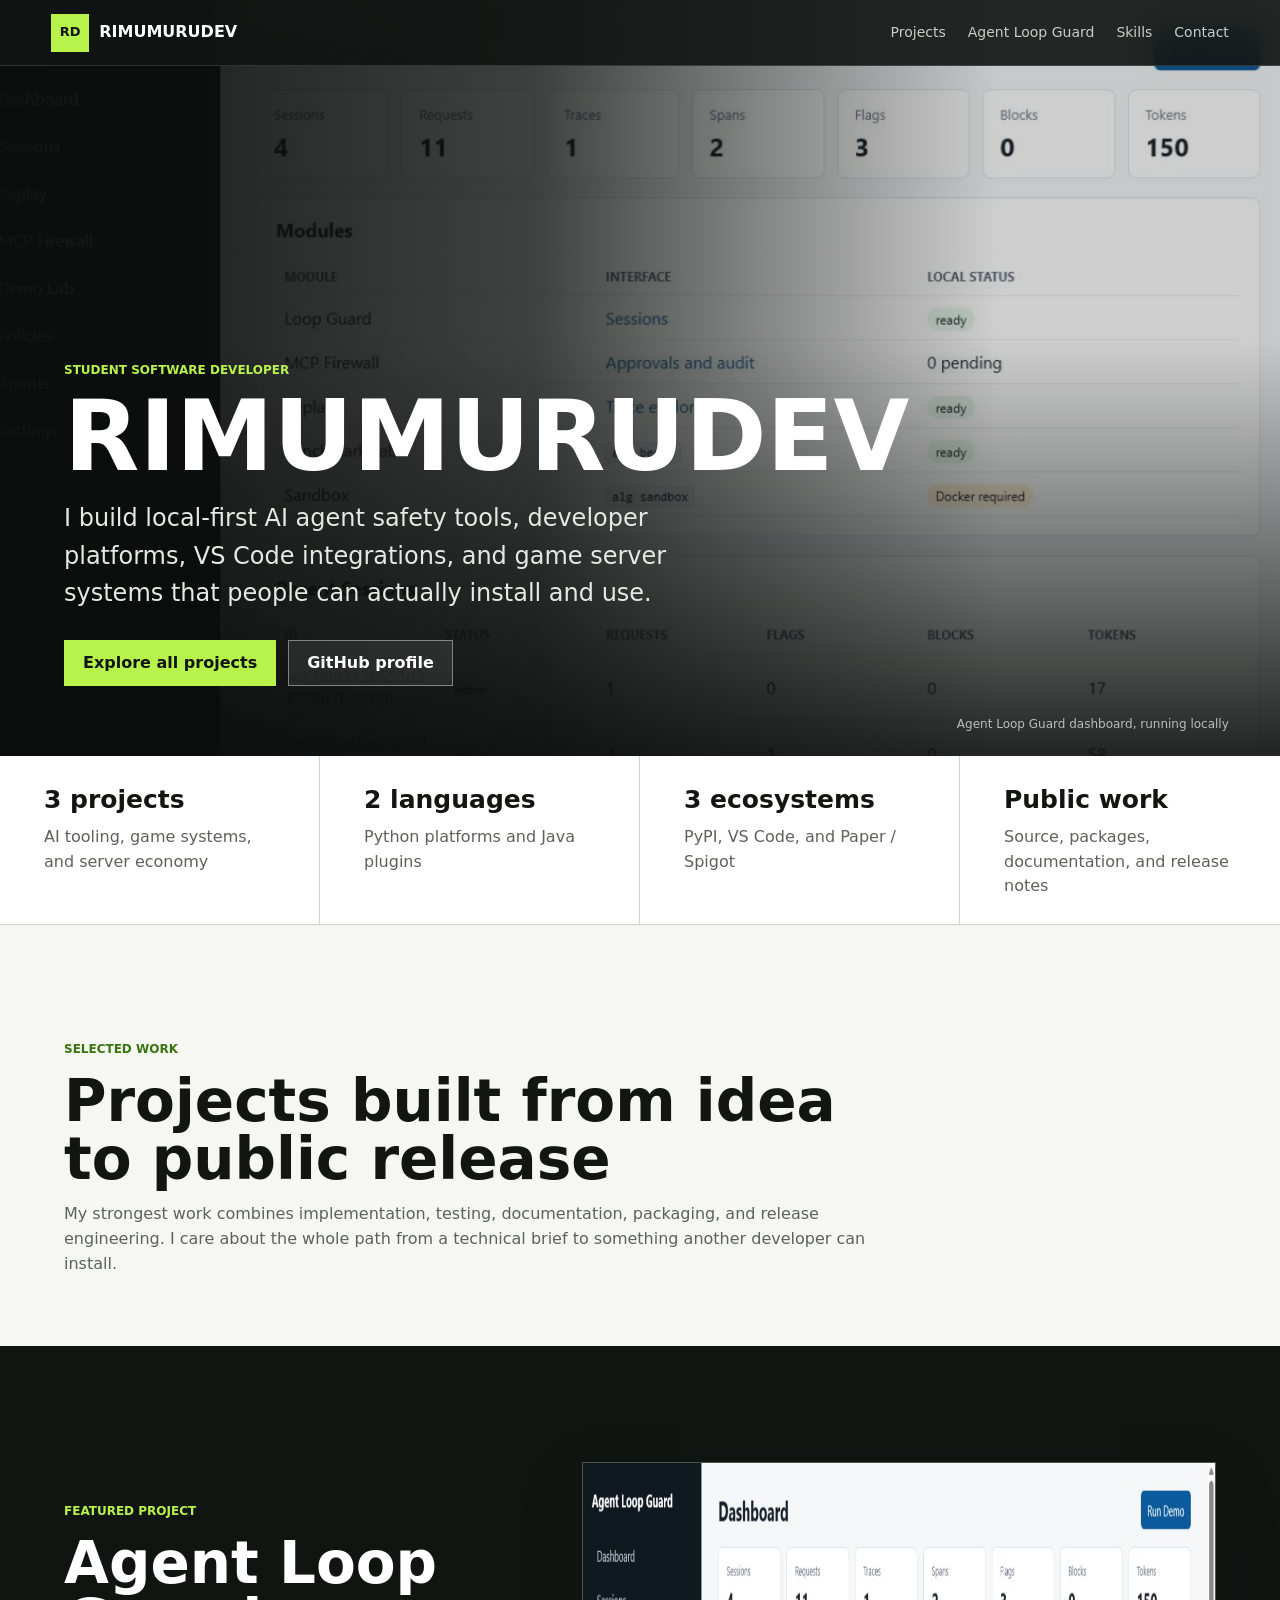
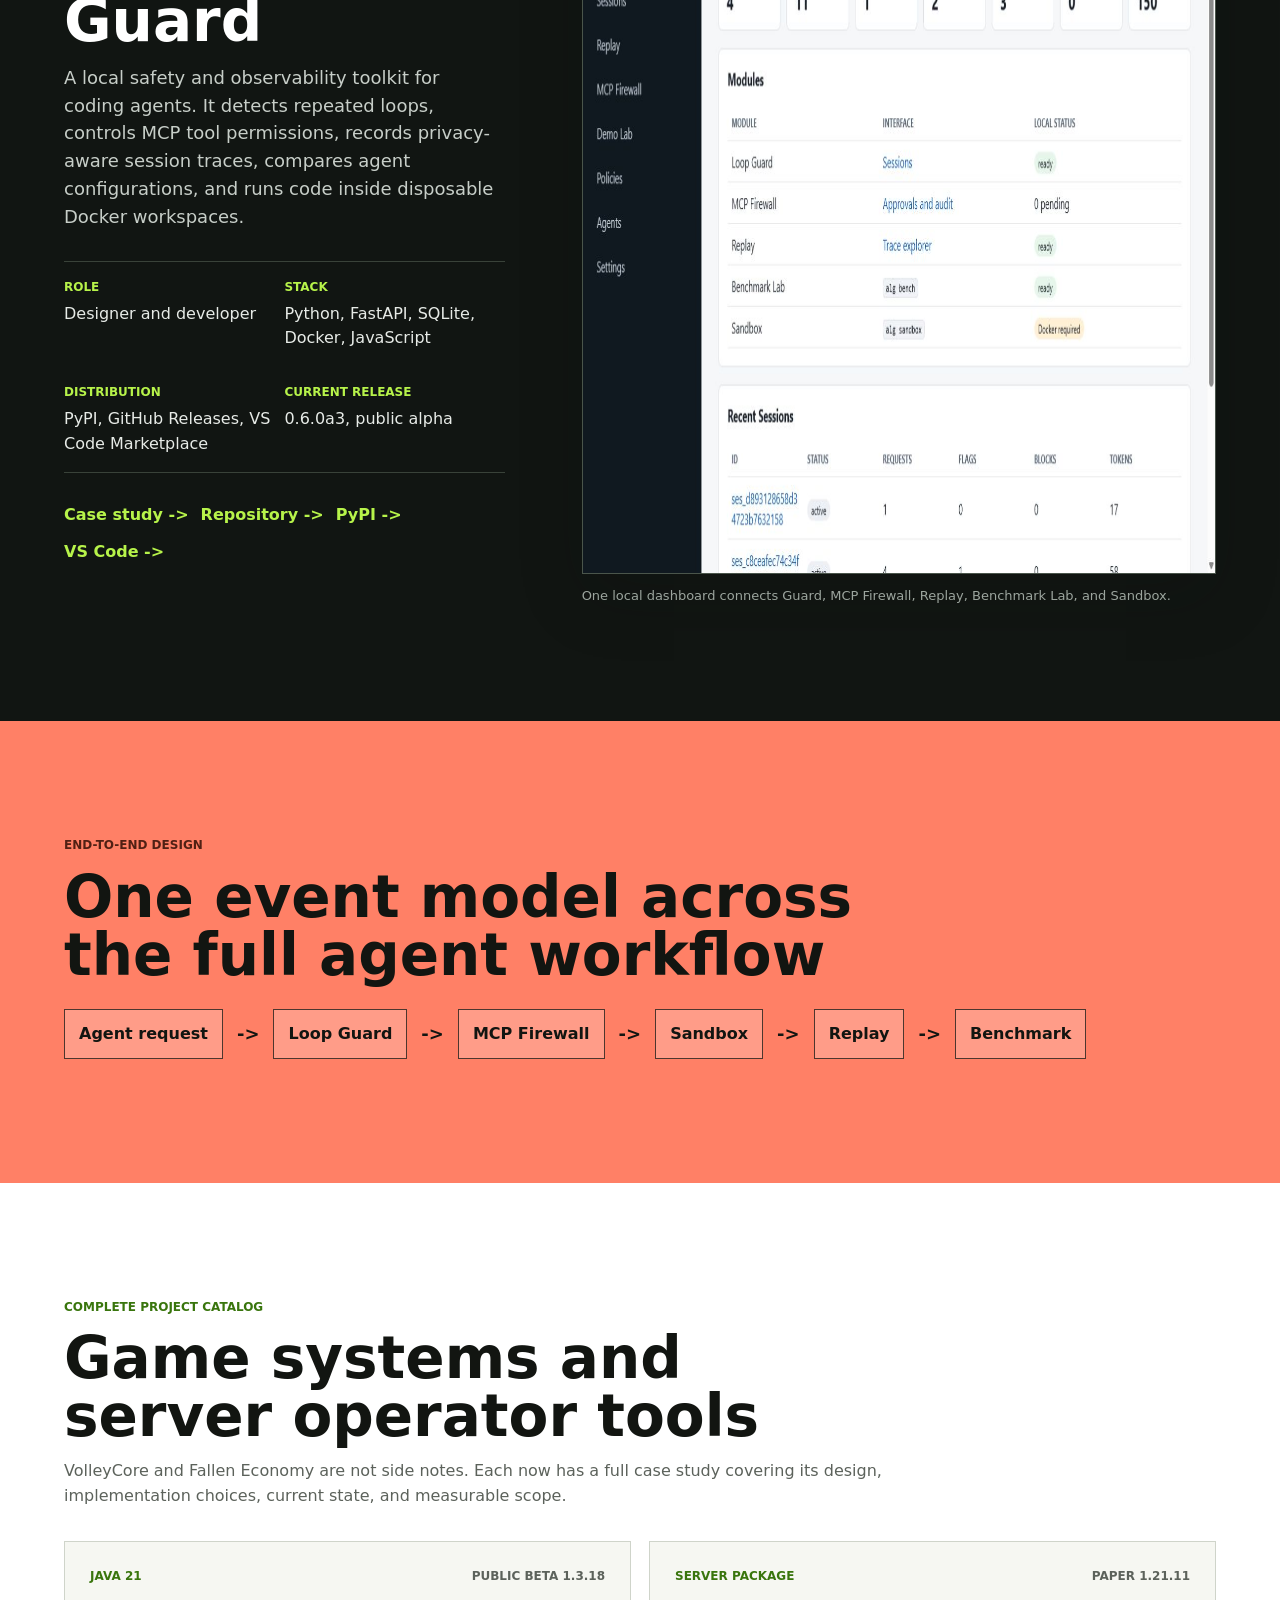
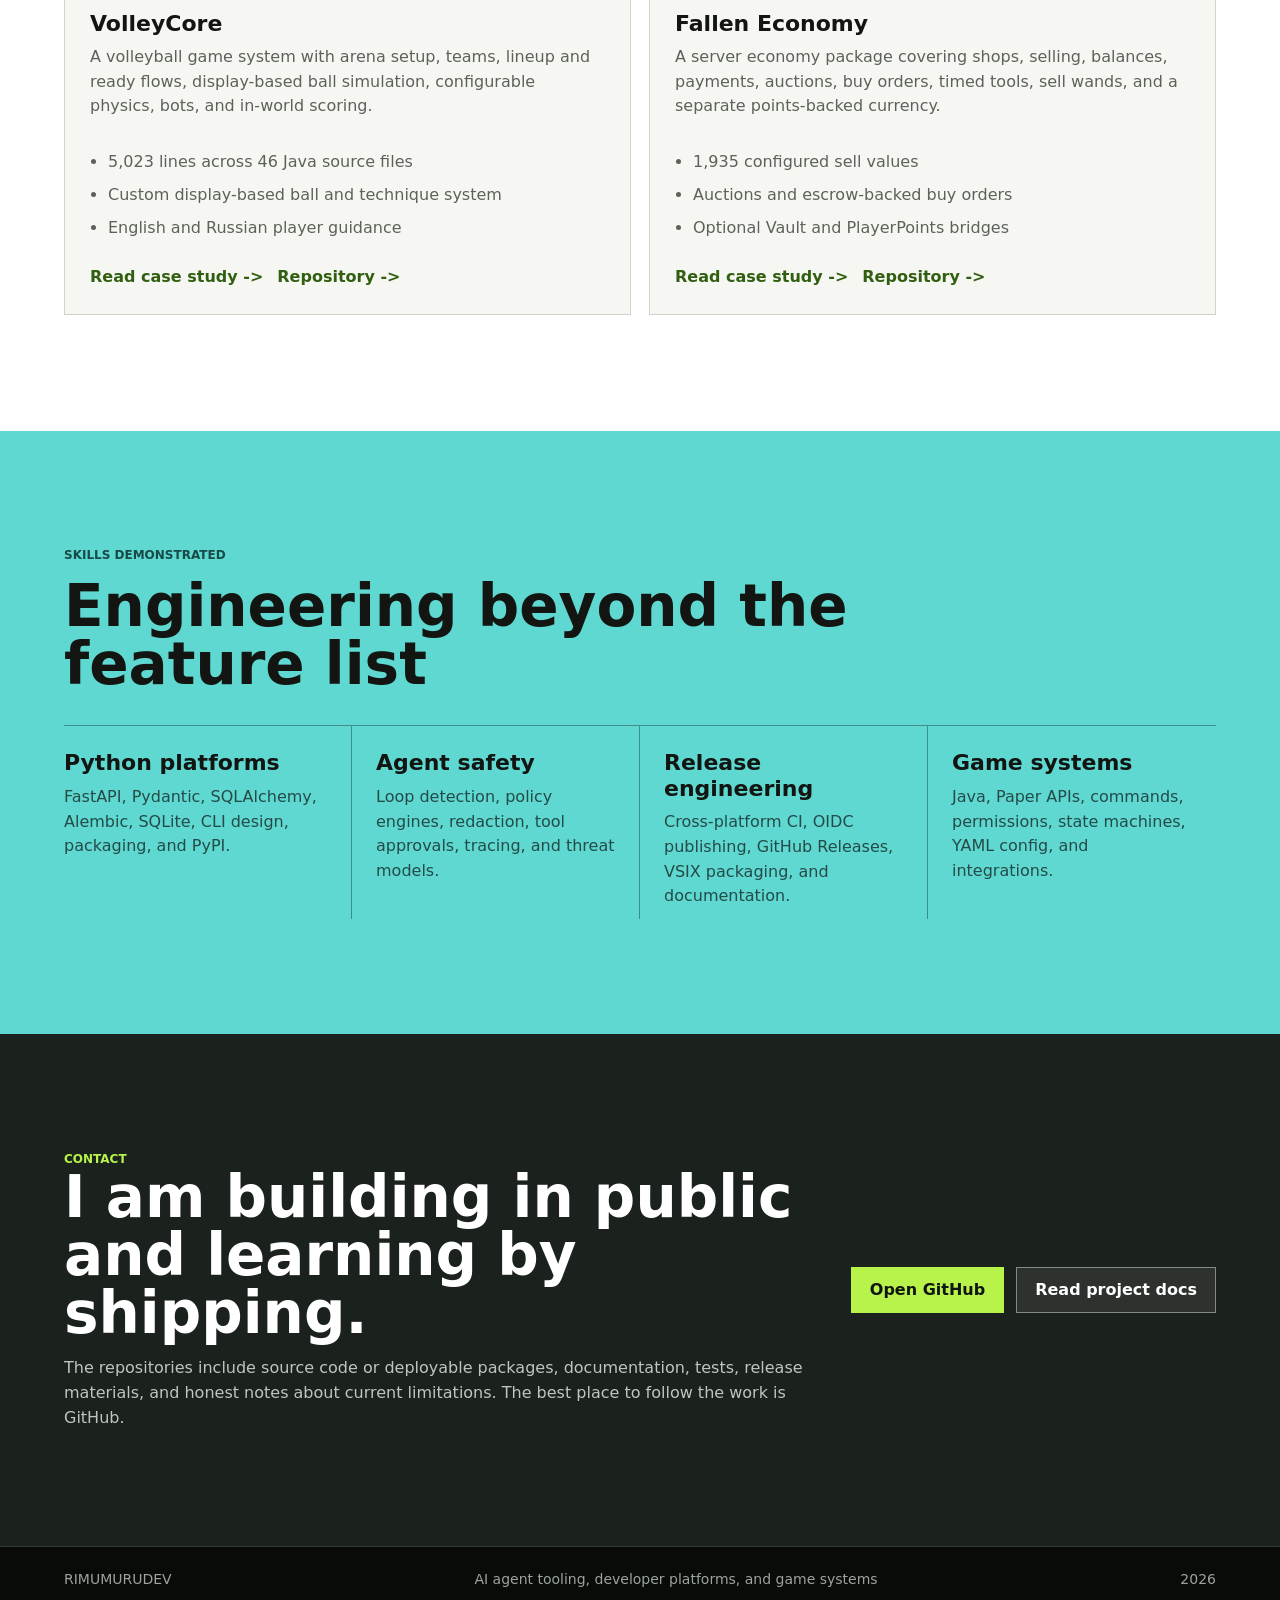
==== commit 4de51e95: "Add complete project portfolio cases" ====
--- a/index.html
+++ b/index.html
@@ -33,7 +33,7 @@
       </a>
 
       <nav class="nav" aria-label="Primary navigation">
-        <a href="#work">Work</a>
+        <a href="#work">Projects</a>
         <a href="#agent-loop-guard">Agent Loop Guard</a>
         <a href="#skills">Skills</a>
         <a href="#contact">Contact</a>
@@ -51,7 +51,7 @@
             and game server systems that people can actually install and use.
           </p>
           <div class="hero-actions">
-            <a class="button primary" href="./agent-loop-guard.html">Read the main case study</a>
+            <a class="button primary" href="#work">Explore all projects</a>
             <a
               class="button secondary"
               href="https://github.com/RIMUMURUDEV"
@@ -65,20 +65,20 @@
 
       <section class="proof-strip" aria-label="Portfolio highlights">
         <div>
-          <strong>5 modules</strong>
-          <span>Guard, MCP, Replay, Benchmark, Sandbox</span>
-        </div>
-        <div>
-          <strong>50 tests</strong>
-          <span>Windows, Linux, and macOS CI</span>
-        </div>
-        <div>
-          <strong>2 public releases</strong>
-          <span>PyPI and VS Code Marketplace</span>
-        </div>
-        <div>
-          <strong>Apache-2.0</strong>
-          <span>Open source with public documentation</span>
+          <strong>3 projects</strong>
+          <span>AI tooling, game systems, and server economy</span>
+        </div>
+        <div>
+          <strong>2 languages</strong>
+          <span>Python platforms and Java plugins</span>
+        </div>
+        <div>
+          <strong>3 ecosystems</strong>
+          <span>PyPI, VS Code, and Paper / Spigot</span>
+        </div>
+        <div>
+          <strong>Public work</strong>
+          <span>Source, packages, documentation, and release notes</span>
         </div>
       </section>
 
@@ -178,19 +178,19 @@
 
       <section class="section other-work">
         <div class="section-head">
-          <p class="eyebrow">Other work</p>
-          <h2>Game systems and operator tools</h2>
+          <p class="eyebrow">Complete project catalog</p>
+          <h2>Game systems and server operator tools</h2>
           <p>
-            These projects show a second side of my work: stateful multiplayer systems, commands,
-            configuration, permissions, release packages, and documentation for server operators.
+            VolleyCore and Fallen Economy are not side notes. Each now has a full case study
+            covering its design, implementation choices, current state, and measurable scope.
           </p>
         </div>
 
         <div class="project-grid">
-          <article class="project-card">
+          <article class="project-card volley-card">
             <div class="card-top">
               <span>Java 21</span>
-              <span>Paper / Spigot</span>
+              <span>Public beta 1.3.18</span>
             </div>
             <h3>VolleyCore</h3>
             <p>
@@ -198,21 +198,24 @@
               display-based ball simulation, configurable physics, bots, and in-world scoring.
             </p>
             <ul>
-              <li>Custom ball physics and arena state</li>
-              <li>English and Russian guides</li>
-              <li>Resource pack and release workflow</li>
+              <li>5,023 lines across 46 Java source files</li>
+              <li>Custom display-based ball and technique system</li>
+              <li>English and Russian player guidance</li>
             </ul>
-            <a
-              href="https://github.com/RIMUMURUDEV/VolleyCore"
-              target="_blank"
-              rel="noreferrer"
-            >View repository</a>
+            <div class="project-card-links">
+              <a href="./volleycore.html">Read case study</a>
+              <a
+                href="https://github.com/RIMUMURUDEV/VolleyCore"
+                target="_blank"
+                rel="noreferrer"
+              >Repository</a>
+            </div>
           </article>
 
-          <article class="project-card">
+          <article class="project-card economy-card">
             <div class="card-top">
-              <span>Economy</span>
-              <span>Paper 1.21</span>
+              <span>Server package</span>
+              <span>Paper 1.21.11</span>
             </div>
             <h3>Fallen Economy</h3>
             <p>
@@ -220,15 +223,18 @@
               buy orders, timed tools, sell wands, and a separate points-backed currency.
             </p>
             <ul>
-              <li>Config-driven shops and values</li>
-              <li>Vault and PlayerPoints integration</li>
-              <li>Operator-focused package documentation</li>
+              <li>1,935 configured sell values</li>
+              <li>Auctions and escrow-backed buy orders</li>
+              <li>Optional Vault and PlayerPoints bridges</li>
             </ul>
-            <a
-              href="https://github.com/RIMUMURUDEV/Fallen-Economy"
-              target="_blank"
-              rel="noreferrer"
-            >View repository</a>
+            <div class="project-card-links">
+              <a href="./fallen-economy.html">Read case study</a>
+              <a
+                href="https://github.com/RIMUMURUDEV/Fallen-Economy"
+                target="_blank"
+                rel="noreferrer"
+              >Repository</a>
+            </div>
           </article>
         </div>
       </section>
@@ -263,8 +269,9 @@
           <p class="eyebrow">Contact</p>
           <h2>I am building in public and learning by shipping.</h2>
           <p>
-            The repositories include source code, releases, documentation, tests, and honest notes
-            about current limitations. The best place to follow the work is GitHub.
+            The repositories include source code or deployable packages, documentation, tests,
+            release materials, and honest notes about current limitations. The best place to
+            follow the work is GitHub.
           </p>
         </div>
         <div class="contact-actions">
--- a/styles.css
+++ b/styles.css
@@ -421,13 +421,19 @@
   padding-left: 18px;
 }
 
-.project-card a {
+.project-card-links {
+  display: flex;
+  flex-wrap: wrap;
+  gap: 14px;
   margin-top: auto;
+}
+
+.project-card-links a {
   color: #315f12;
   font-weight: 900;
 }
 
-.project-card a::after {
+.project-card-links a::after {
   content: " ->";
 }
 
@@ -515,6 +521,102 @@
   font-size: 20px;
 }
 
+.volley-hero {
+  background:
+    linear-gradient(90deg, rgba(10, 13, 11, 0.97) 0%, rgba(10, 13, 11, 0.74) 52%, rgba(10, 13, 11, 0.28) 100%),
+    #245f52;
+}
+
+.court-lines {
+  position: absolute;
+  top: 96px;
+  right: 5vw;
+  bottom: 58px;
+  width: min(48vw, 720px);
+  border: 3px solid rgba(255, 255, 255, 0.62);
+  background:
+    linear-gradient(90deg, transparent 49.7%, rgba(255, 255, 255, 0.72) 49.7%, rgba(255, 255, 255, 0.72) 50.3%, transparent 50.3%),
+    repeating-linear-gradient(0deg, transparent 0 46px, rgba(255, 255, 255, 0.08) 46px 48px);
+  transform: perspective(900px) rotateY(-8deg);
+}
+
+.court-lines::before,
+.court-lines::after {
+  position: absolute;
+  top: 0;
+  bottom: 0;
+  width: 28%;
+  border-right: 2px solid rgba(255, 255, 255, 0.45);
+  border-left: 2px solid rgba(255, 255, 255, 0.45);
+  content: "";
+}
+
+.court-lines::before {
+  left: 8%;
+}
+
+.court-lines::after {
+  right: 8%;
+}
+
+.court-ball {
+  position: absolute;
+  top: 19%;
+  right: 16%;
+  z-index: 2;
+  display: grid;
+  place-items: center;
+  width: 118px;
+  height: 118px;
+  background: rgba(255, 255, 255, 0.1);
+  border: 1px solid rgba(255, 255, 255, 0.5);
+}
+
+.court-ball img {
+  width: 78px;
+  image-rendering: pixelated;
+}
+
+.economy-hero {
+  background:
+    linear-gradient(90deg, rgba(10, 13, 11, 0.98) 0%, rgba(10, 13, 11, 0.82) 55%, rgba(10, 13, 11, 0.38) 100%),
+    #514021;
+}
+
+.economy-ledger {
+  position: absolute;
+  top: 120px;
+  right: 5vw;
+  display: grid;
+  width: min(42vw, 600px);
+  grid-template-columns: repeat(2, minmax(0, 1fr));
+  gap: 12px;
+}
+
+.economy-ledger span {
+  min-height: 150px;
+  padding: 22px;
+  background: rgba(255, 255, 255, 0.08);
+  border: 1px solid rgba(255, 255, 255, 0.34);
+  color: #e7ebe7;
+  font-weight: 800;
+}
+
+.economy-ledger b {
+  display: block;
+  margin-bottom: 30px;
+  color: var(--acid);
+  font-size: 38px;
+}
+
+.volley-quote {
+  background: var(--cyan);
+}
+
+.economy-quote {
+  background: #e6c664;
+}
+
 .case-nav {
   display: flex;
   flex-wrap: wrap;
@@ -631,6 +733,11 @@
   .featured-project,
   .contact {
     grid-template-columns: 1fr;
+  }
+
+  .court-lines,
+  .economy-ledger {
+    opacity: 0.35;
   }
 
   .skill-columns {
@@ -750,6 +857,23 @@
   .hero-caption {
     display: none;
   }
+
+  .court-lines {
+    top: 84px;
+    right: -34%;
+    bottom: 42px;
+    width: 100%;
+  }
+
+  .economy-ledger {
+    top: 90px;
+    right: -38%;
+    width: 100%;
+  }
+
+  .economy-ledger span {
+    min-height: 120px;
+  }
 }
 
 @media (max-width: 360px) {
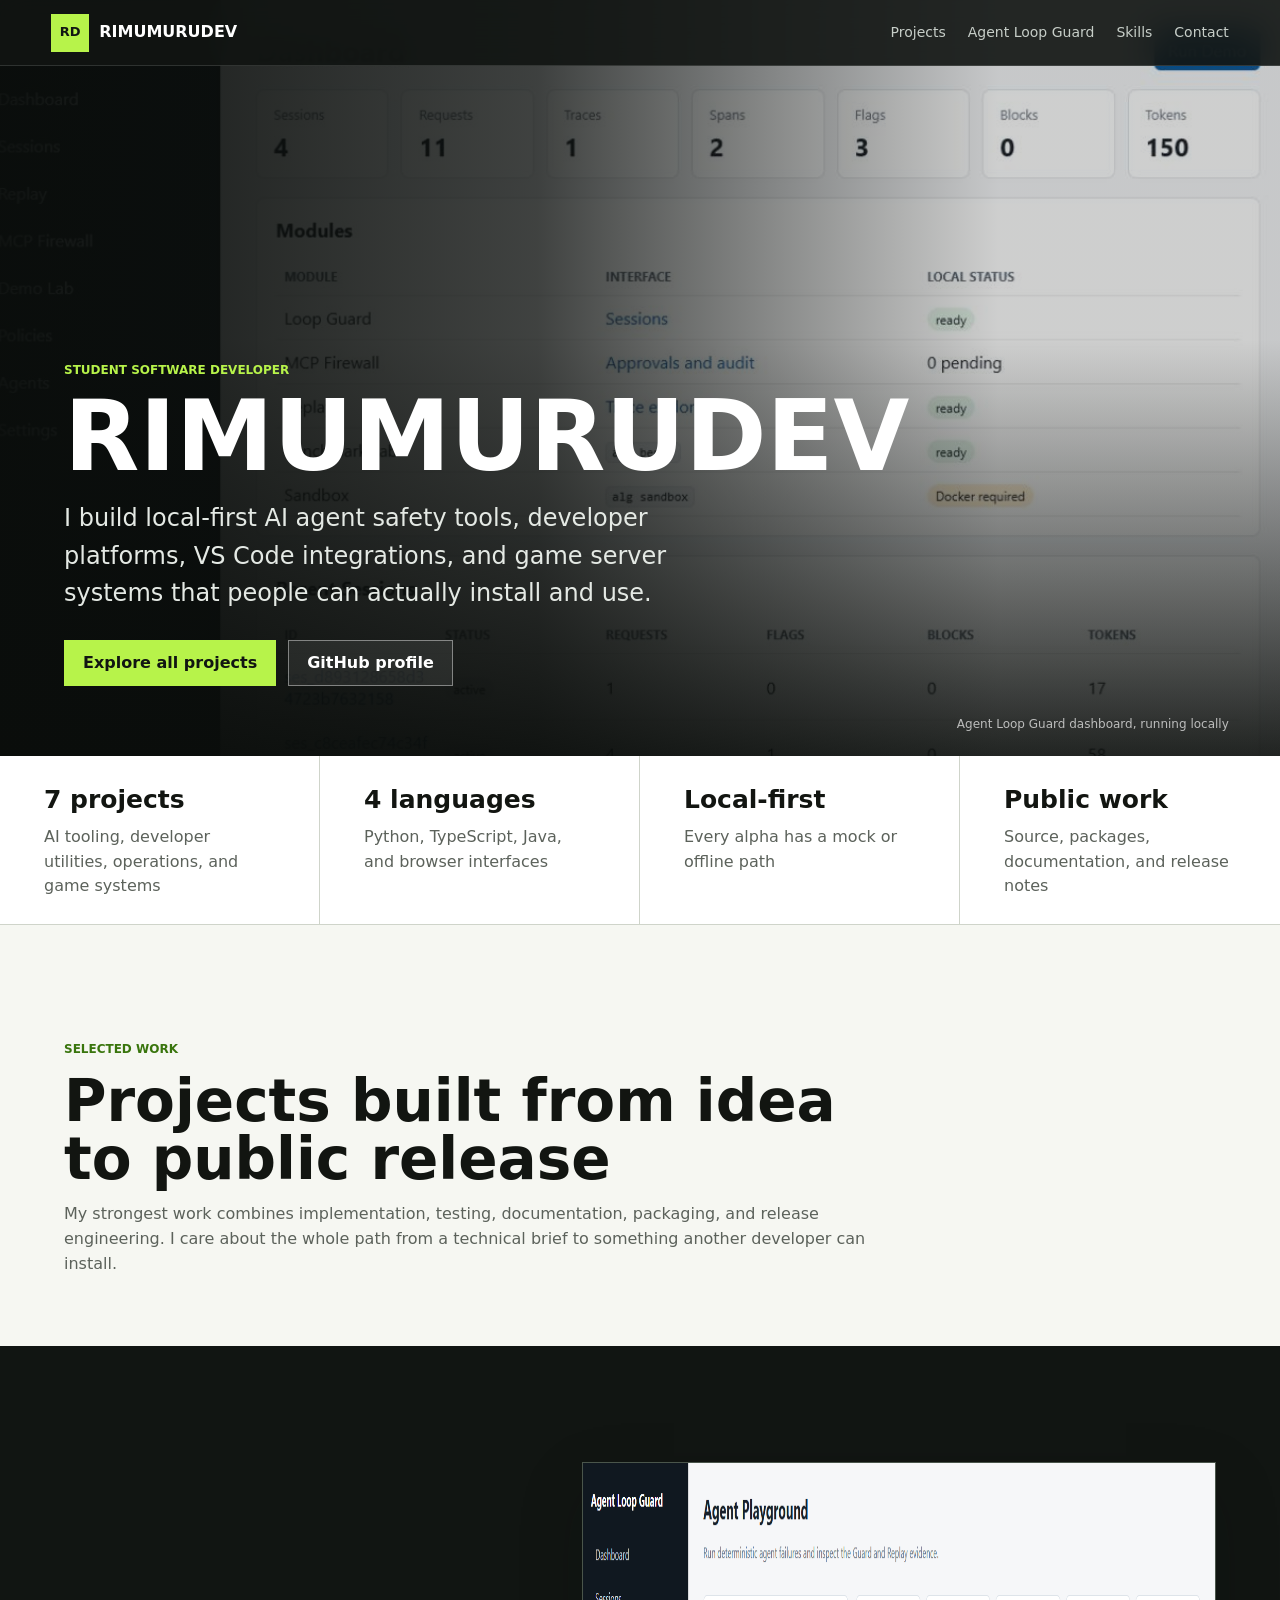
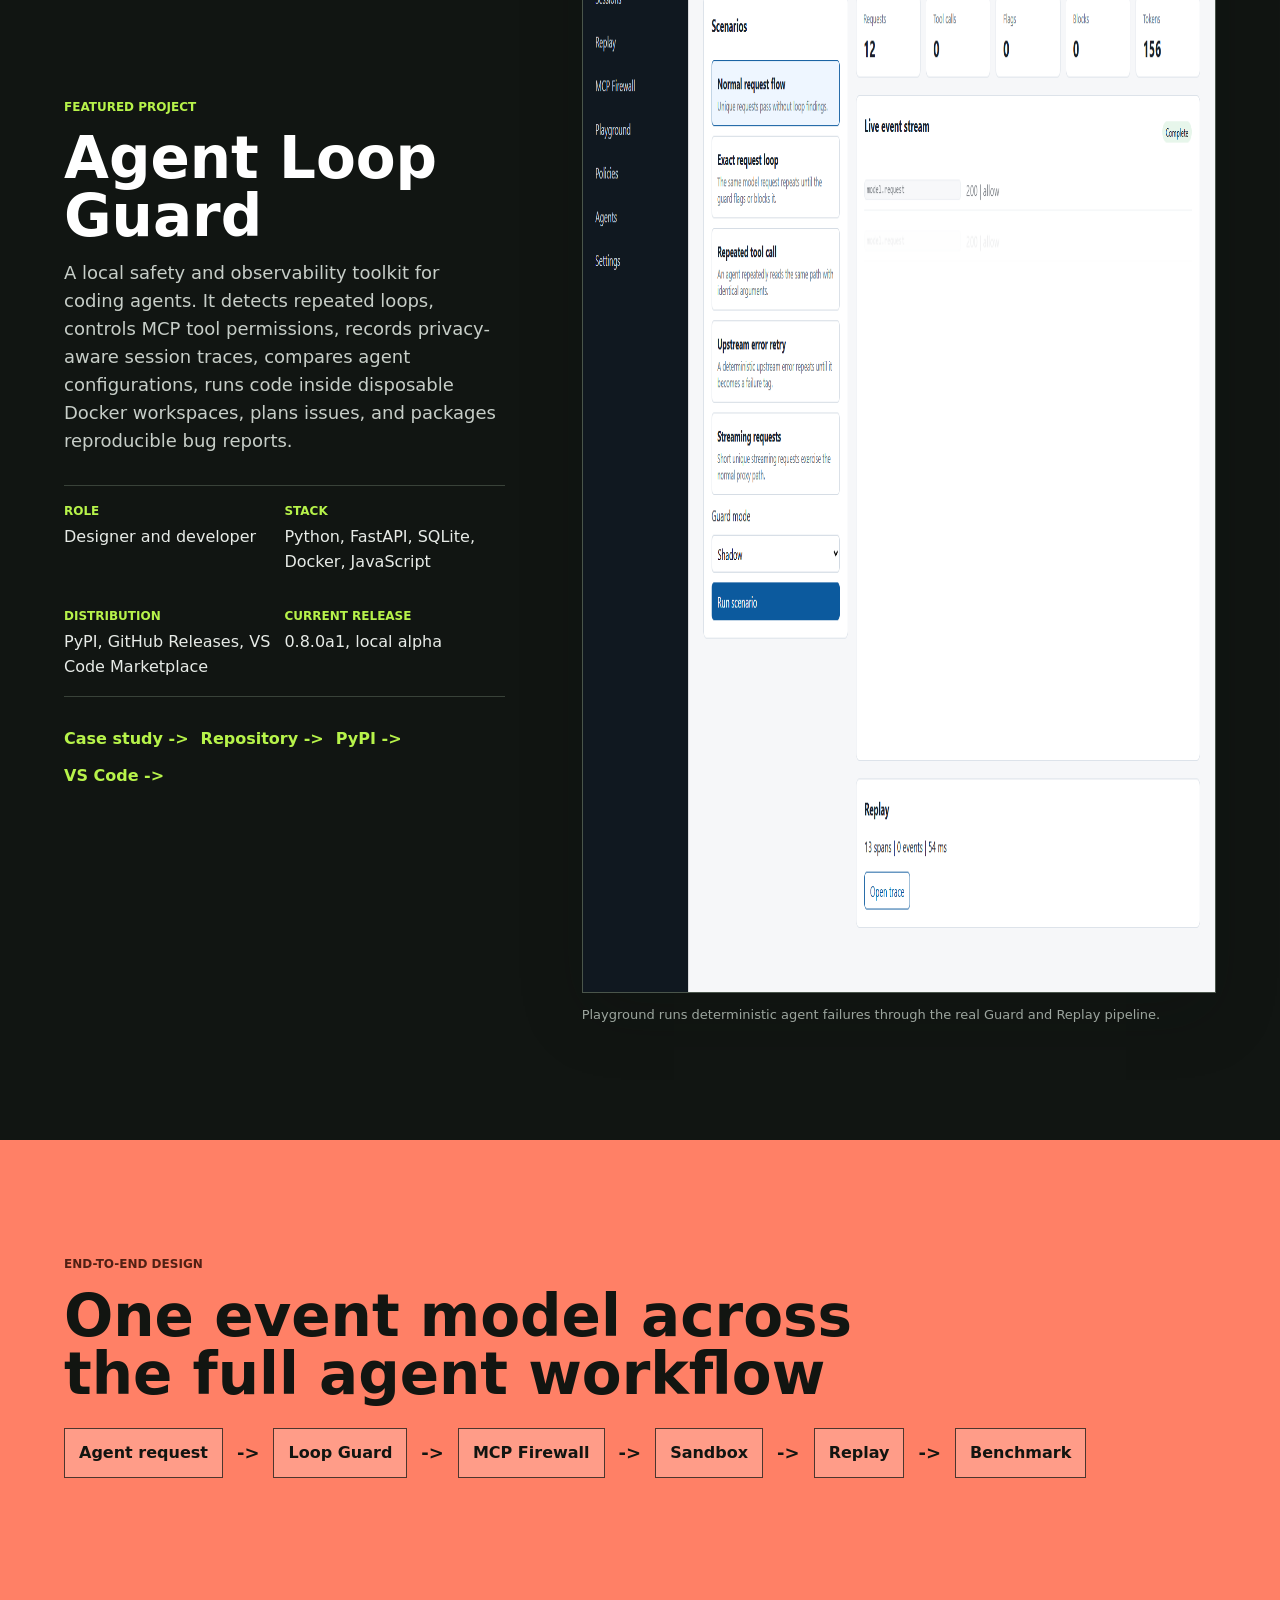
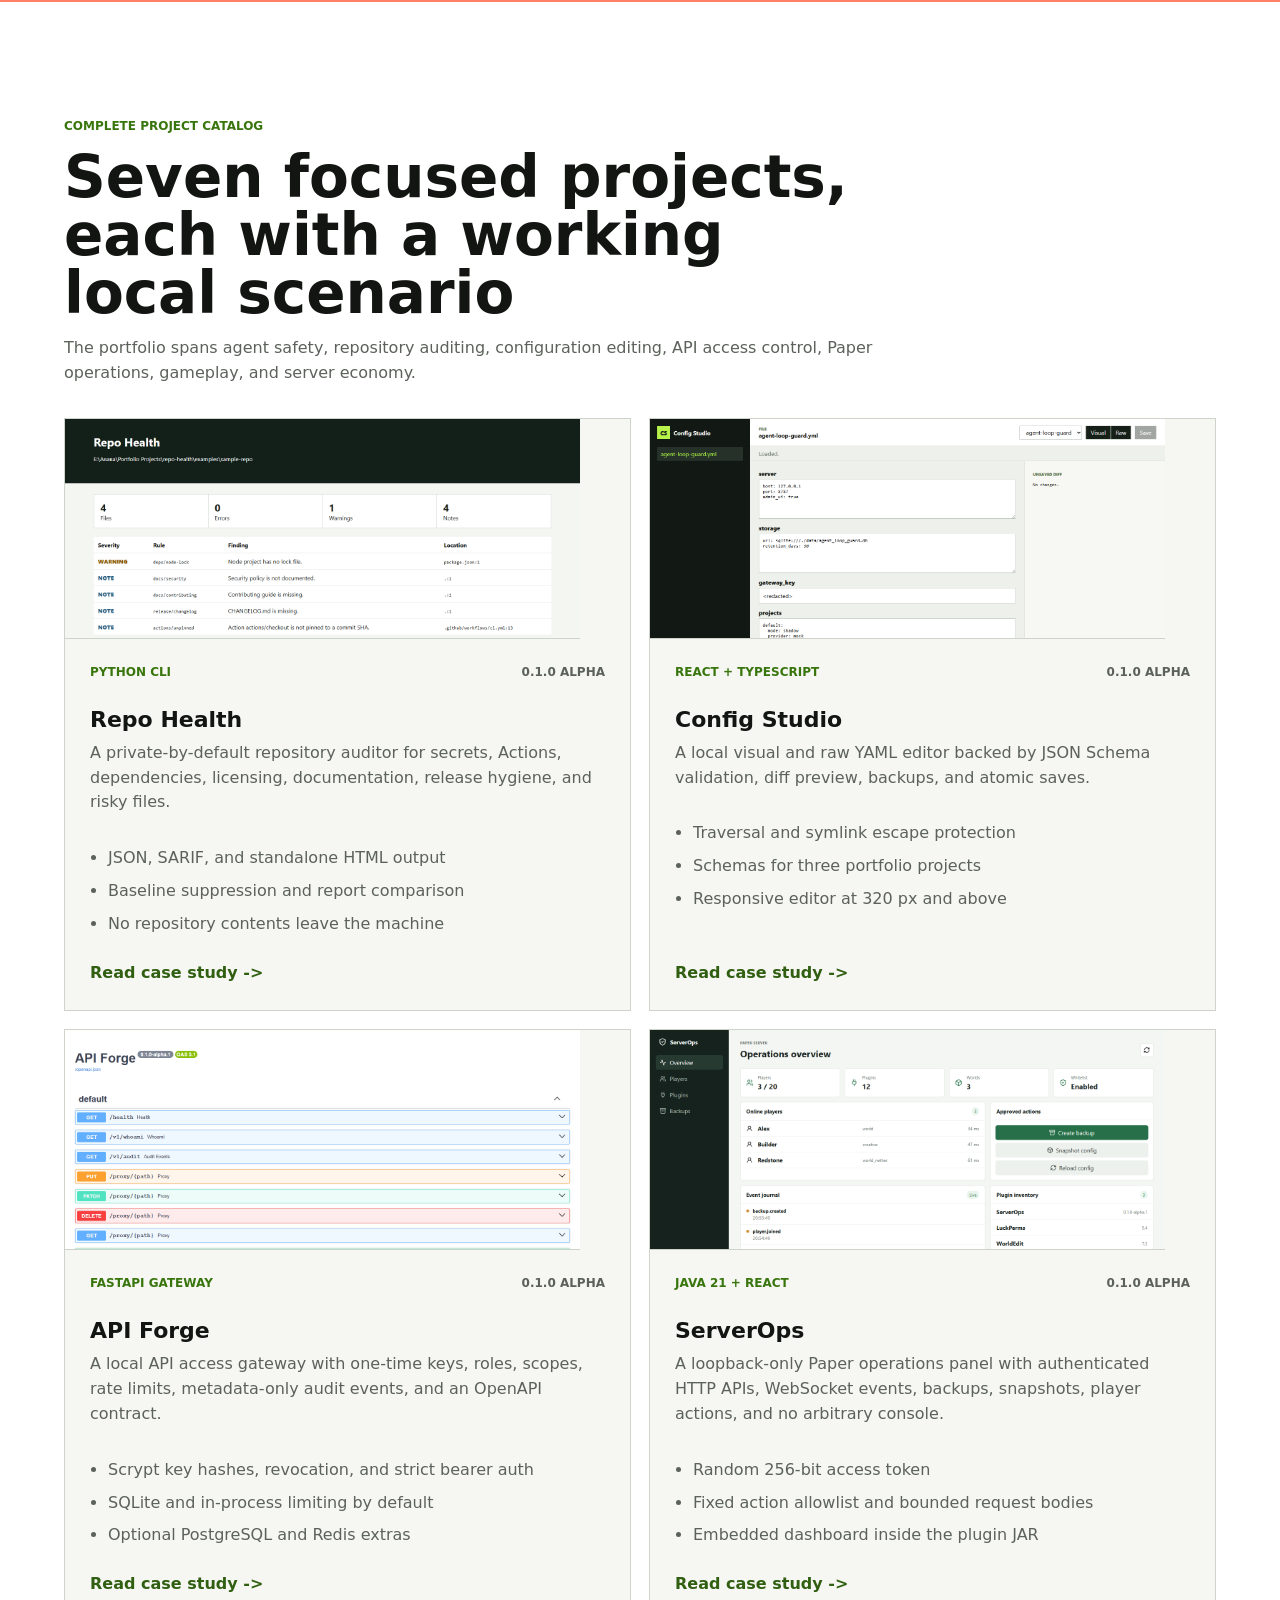
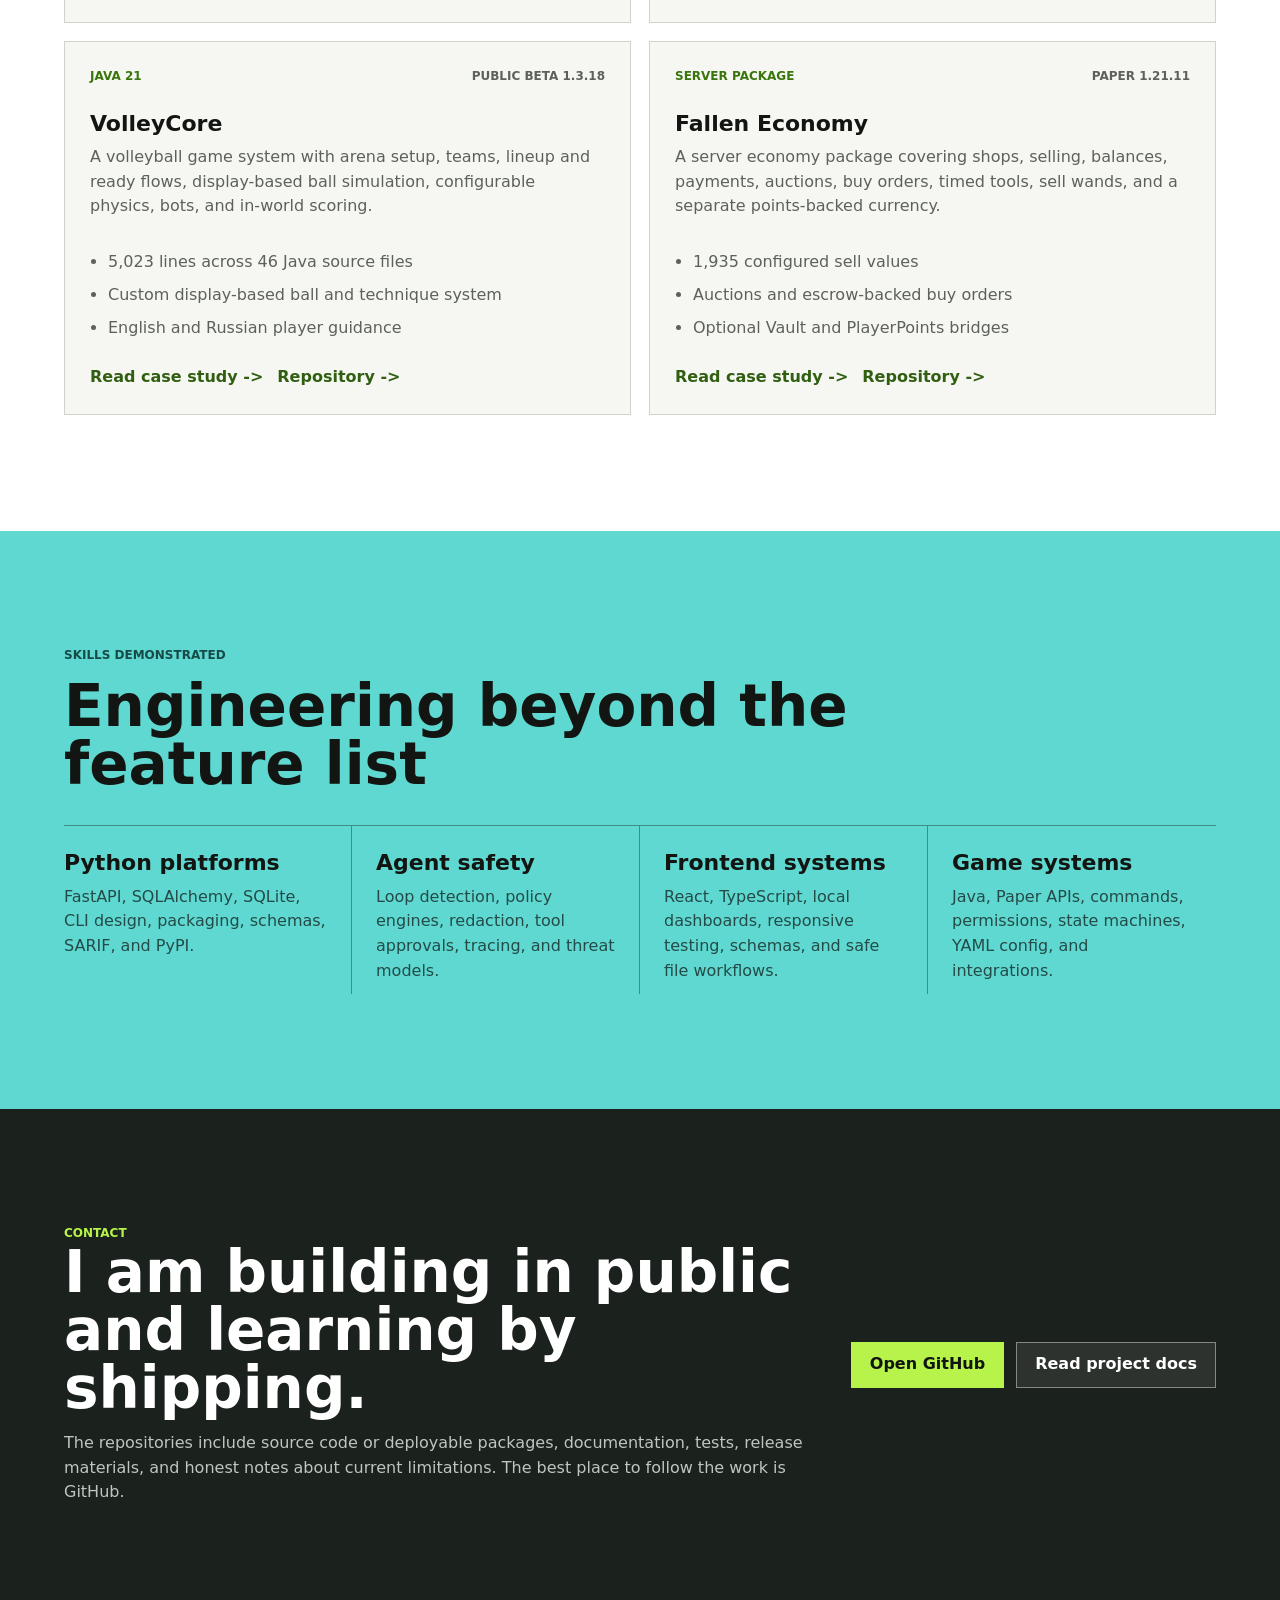
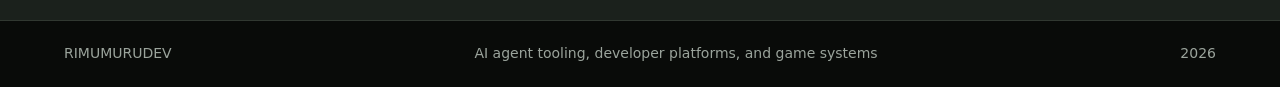
==== commit 0eba16c9: "Expand portfolio to seven projects" ====
--- a/index.html
+++ b/index.html
@@ -65,16 +65,16 @@
 
       <section class="proof-strip" aria-label="Portfolio highlights">
         <div>
-          <strong>3 projects</strong>
-          <span>AI tooling, game systems, and server economy</span>
-        </div>
-        <div>
-          <strong>2 languages</strong>
-          <span>Python platforms and Java plugins</span>
-        </div>
-        <div>
-          <strong>3 ecosystems</strong>
-          <span>PyPI, VS Code, and Paper / Spigot</span>
+          <strong>7 projects</strong>
+          <span>AI tooling, developer utilities, operations, and game systems</span>
+        </div>
+        <div>
+          <strong>4 languages</strong>
+          <span>Python, TypeScript, Java, and browser interfaces</span>
+        </div>
+        <div>
+          <strong>Local-first</strong>
+          <span>Every alpha has a mock or offline path</span>
         </div>
         <div>
           <strong>Public work</strong>
@@ -101,7 +101,8 @@
           <p class="featured-summary">
             A local safety and observability toolkit for coding agents. It detects repeated loops,
             controls MCP tool permissions, records privacy-aware session traces, compares agent
-            configurations, and runs code inside disposable Docker workspaces.
+            configurations, runs code inside disposable Docker workspaces, plans issues, and
+            packages reproducible bug reports.
           </p>
 
           <dl class="project-facts">
@@ -119,7 +120,7 @@
             </div>
             <div>
               <dt>Current release</dt>
-              <dd>0.6.0a3, public alpha</dd>
+              <dd>0.8.0a1, local alpha</dd>
             </div>
           </dl>
 
@@ -145,13 +146,13 @@
 
         <figure class="featured-media">
           <img
-            src="./assets/agent-loop-guard-dashboard.png"
-            alt="Agent Loop Guard dashboard showing sessions, traces, policy flags, and modules"
-            width="1265"
-            height="712"
+            src="./assets/agent-playground.png"
+            alt="Agent Playground showing deterministic scenarios, live events, metrics, and Replay"
+            width="1440"
+            height="1131"
           />
           <figcaption>
-            One local dashboard connects Guard, MCP Firewall, Replay, Benchmark Lab, and Sandbox.
+            Playground runs deterministic agent failures through the real Guard and Replay pipeline.
           </figcaption>
         </figure>
       </section>
@@ -179,14 +180,98 @@
       <section class="section other-work">
         <div class="section-head">
           <p class="eyebrow">Complete project catalog</p>
-          <h2>Game systems and server operator tools</h2>
+          <h2>Seven focused projects, each with a working local scenario</h2>
           <p>
-            VolleyCore and Fallen Economy are not side notes. Each now has a full case study
-            covering its design, implementation choices, current state, and measurable scope.
+            The portfolio spans agent safety, repository auditing, configuration editing, API
+            access control, Paper operations, gameplay, and server economy.
           </p>
         </div>
 
         <div class="project-grid">
+          <article class="project-card">
+            <img class="project-card-image" src="./assets/repo-health.png" alt="Repo Health HTML audit report" />
+            <div class="card-top">
+              <span>Python CLI</span>
+              <span>0.1.0 alpha</span>
+            </div>
+            <h3>Repo Health</h3>
+            <p>
+              A private-by-default repository auditor for secrets, Actions, dependencies,
+              licensing, documentation, release hygiene, and risky files.
+            </p>
+            <ul>
+              <li>JSON, SARIF, and standalone HTML output</li>
+              <li>Baseline suppression and report comparison</li>
+              <li>No repository contents leave the machine</li>
+            </ul>
+            <div class="project-card-links">
+              <a href="./repo-health.html">Read case study</a>
+            </div>
+          </article>
+
+          <article class="project-card">
+            <img class="project-card-image" src="./assets/config-studio.png" alt="Config Studio visual YAML editor" />
+            <div class="card-top">
+              <span>React + TypeScript</span>
+              <span>0.1.0 alpha</span>
+            </div>
+            <h3>Config Studio</h3>
+            <p>
+              A local visual and raw YAML editor backed by JSON Schema validation, diff preview,
+              backups, and atomic saves.
+            </p>
+            <ul>
+              <li>Traversal and symlink escape protection</li>
+              <li>Schemas for three portfolio projects</li>
+              <li>Responsive editor at 320 px and above</li>
+            </ul>
+            <div class="project-card-links">
+              <a href="./config-studio.html">Read case study</a>
+            </div>
+          </article>
+
+          <article class="project-card">
+            <img class="project-card-image" src="./assets/api-forge.png" alt="API Forge OpenAPI documentation" />
+            <div class="card-top">
+              <span>FastAPI gateway</span>
+              <span>0.1.0 alpha</span>
+            </div>
+            <h3>API Forge</h3>
+            <p>
+              A local API access gateway with one-time keys, roles, scopes, rate limits,
+              metadata-only audit events, and an OpenAPI contract.
+            </p>
+            <ul>
+              <li>Scrypt key hashes, revocation, and strict bearer auth</li>
+              <li>SQLite and in-process limiting by default</li>
+              <li>Optional PostgreSQL and Redis extras</li>
+            </ul>
+            <div class="project-card-links">
+              <a href="./api-forge.html">Read case study</a>
+            </div>
+          </article>
+
+          <article class="project-card">
+            <img class="project-card-image" src="./assets/serverops.png" alt="ServerOps Paper server dashboard" />
+            <div class="card-top">
+              <span>Java 21 + React</span>
+              <span>0.1.0 alpha</span>
+            </div>
+            <h3>ServerOps</h3>
+            <p>
+              A loopback-only Paper operations panel with authenticated HTTP APIs, WebSocket
+              events, backups, snapshots, player actions, and no arbitrary console.
+            </p>
+            <ul>
+              <li>Random 256-bit access token</li>
+              <li>Fixed action allowlist and bounded request bodies</li>
+              <li>Embedded dashboard inside the plugin JAR</li>
+            </ul>
+            <div class="project-card-links">
+              <a href="./serverops.html">Read case study</a>
+            </div>
+          </article>
+
           <article class="project-card volley-card">
             <div class="card-top">
               <span>Java 21</span>
@@ -247,15 +332,15 @@
         <div class="skill-columns">
           <div>
             <h3>Python platforms</h3>
-            <p>FastAPI, Pydantic, SQLAlchemy, Alembic, SQLite, CLI design, packaging, and PyPI.</p>
+            <p>FastAPI, SQLAlchemy, SQLite, CLI design, packaging, schemas, SARIF, and PyPI.</p>
           </div>
           <div>
             <h3>Agent safety</h3>
             <p>Loop detection, policy engines, redaction, tool approvals, tracing, and threat models.</p>
           </div>
           <div>
-            <h3>Release engineering</h3>
-            <p>Cross-platform CI, OIDC publishing, GitHub Releases, VSIX packaging, and documentation.</p>
+            <h3>Frontend systems</h3>
+            <p>React, TypeScript, local dashboards, responsive testing, schemas, and safe file workflows.</p>
           </div>
           <div>
             <h3>Game systems</h3>
--- a/styles.css
+++ b/styles.css
@@ -398,6 +398,16 @@
   background: var(--paper);
 }
 
+.project-card-image {
+  display: block;
+  width: calc(100% + 50px);
+  height: 220px;
+  margin: -25px -25px 24px;
+  border-bottom: 1px solid var(--line);
+  object-fit: cover;
+  object-position: top left;
+}
+
 .card-top {
   display: flex;
   flex-wrap: wrap;
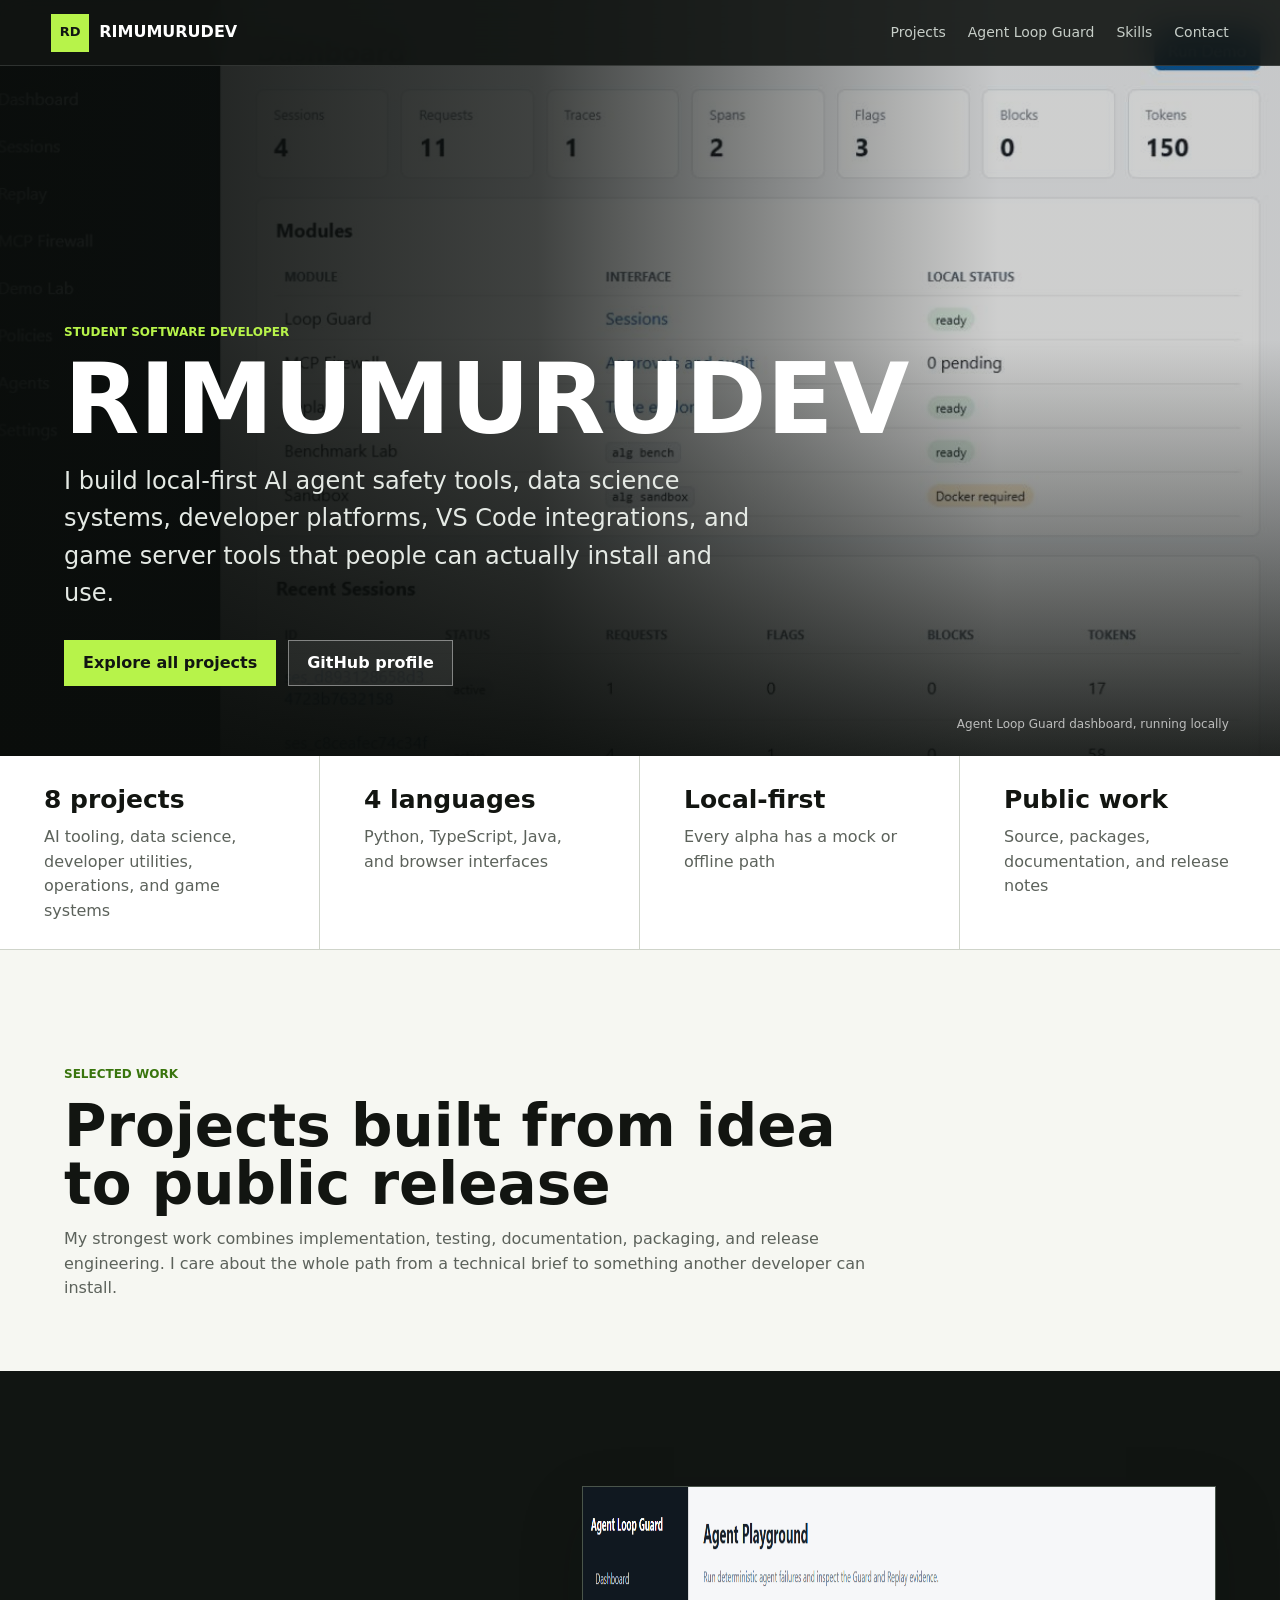
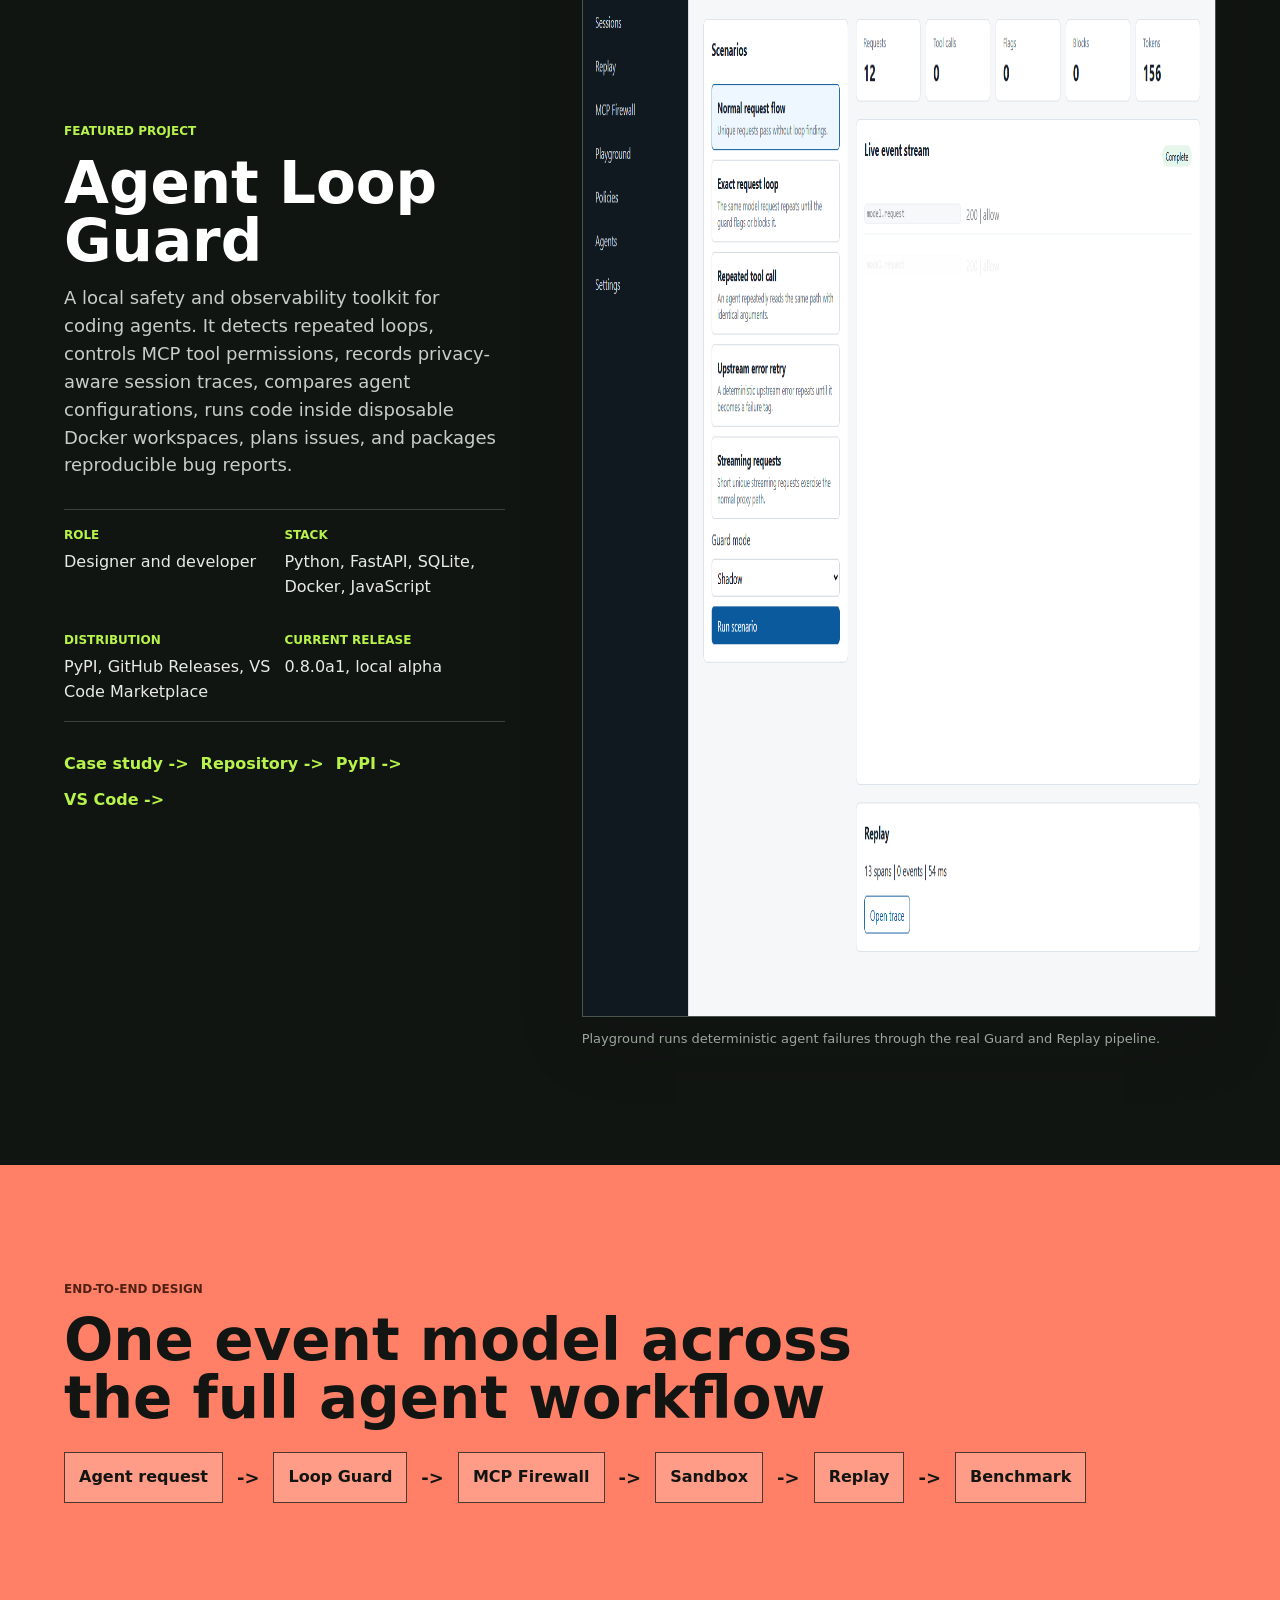
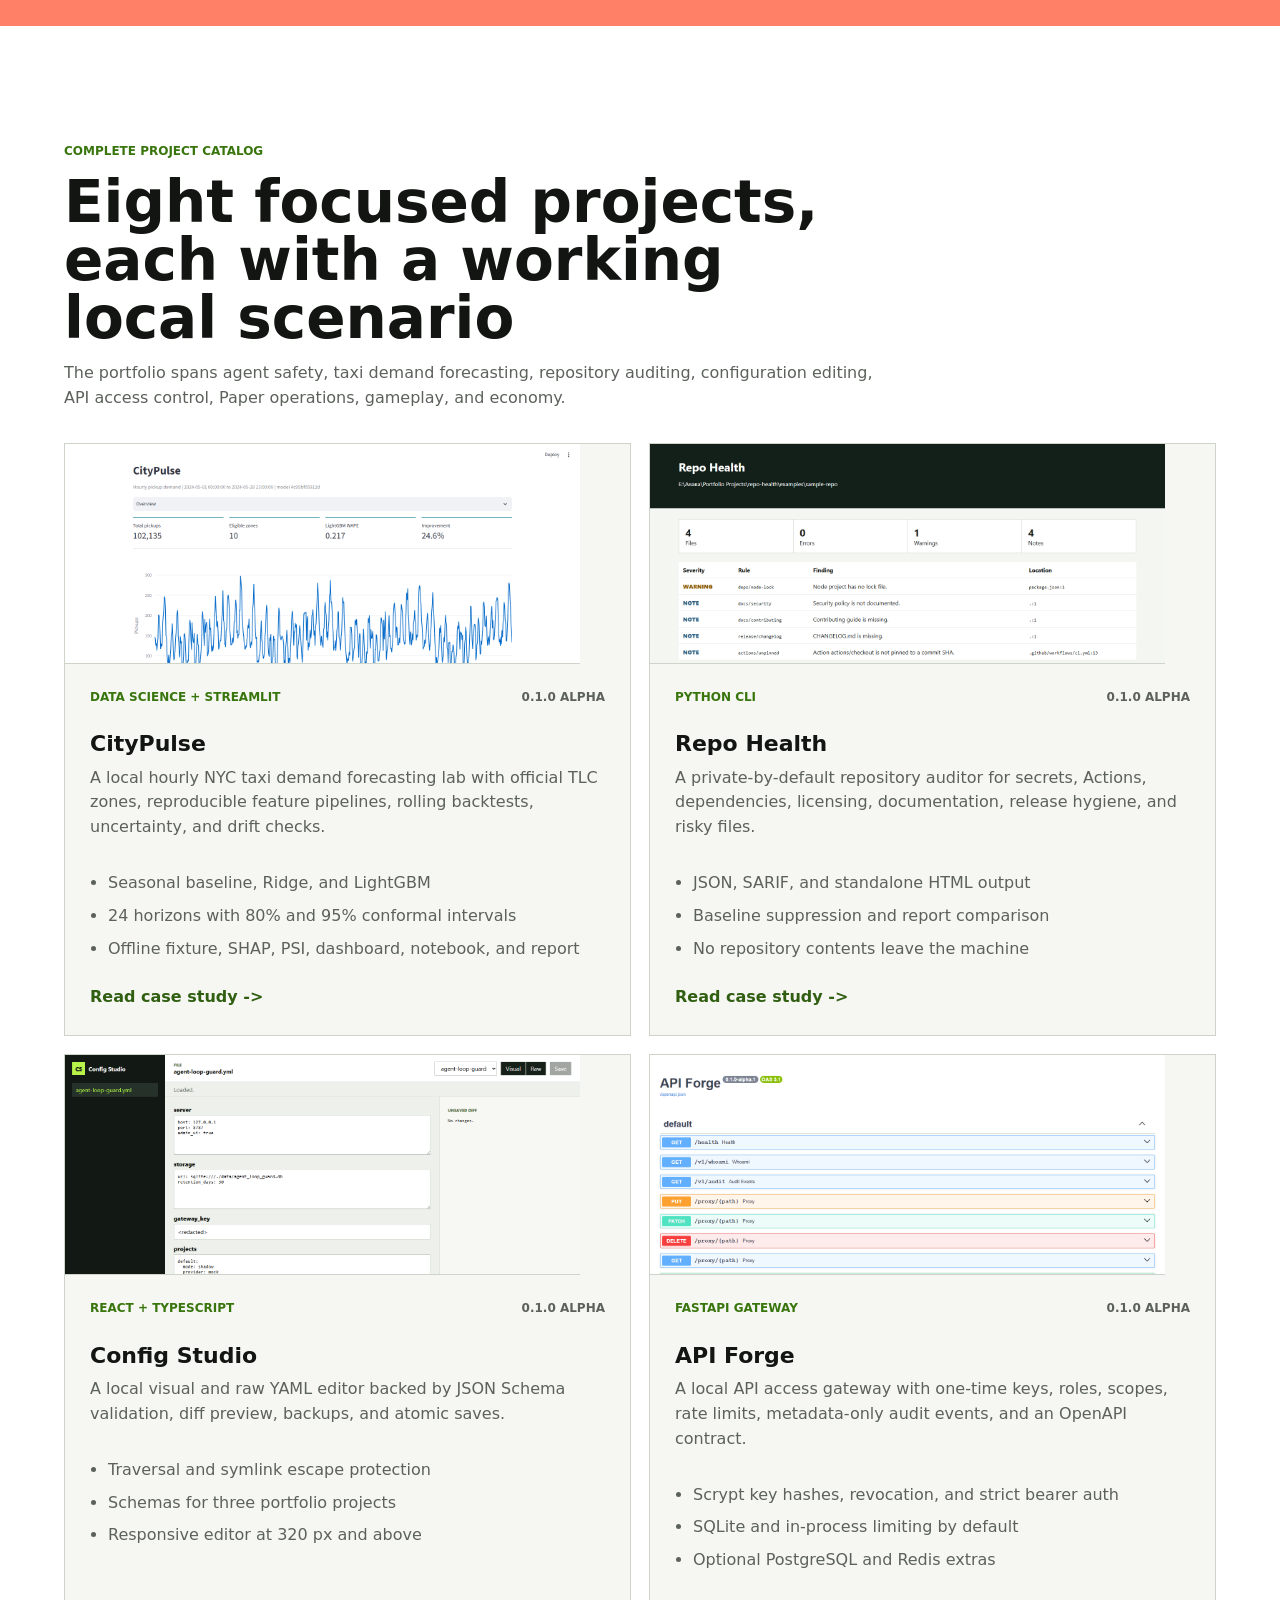
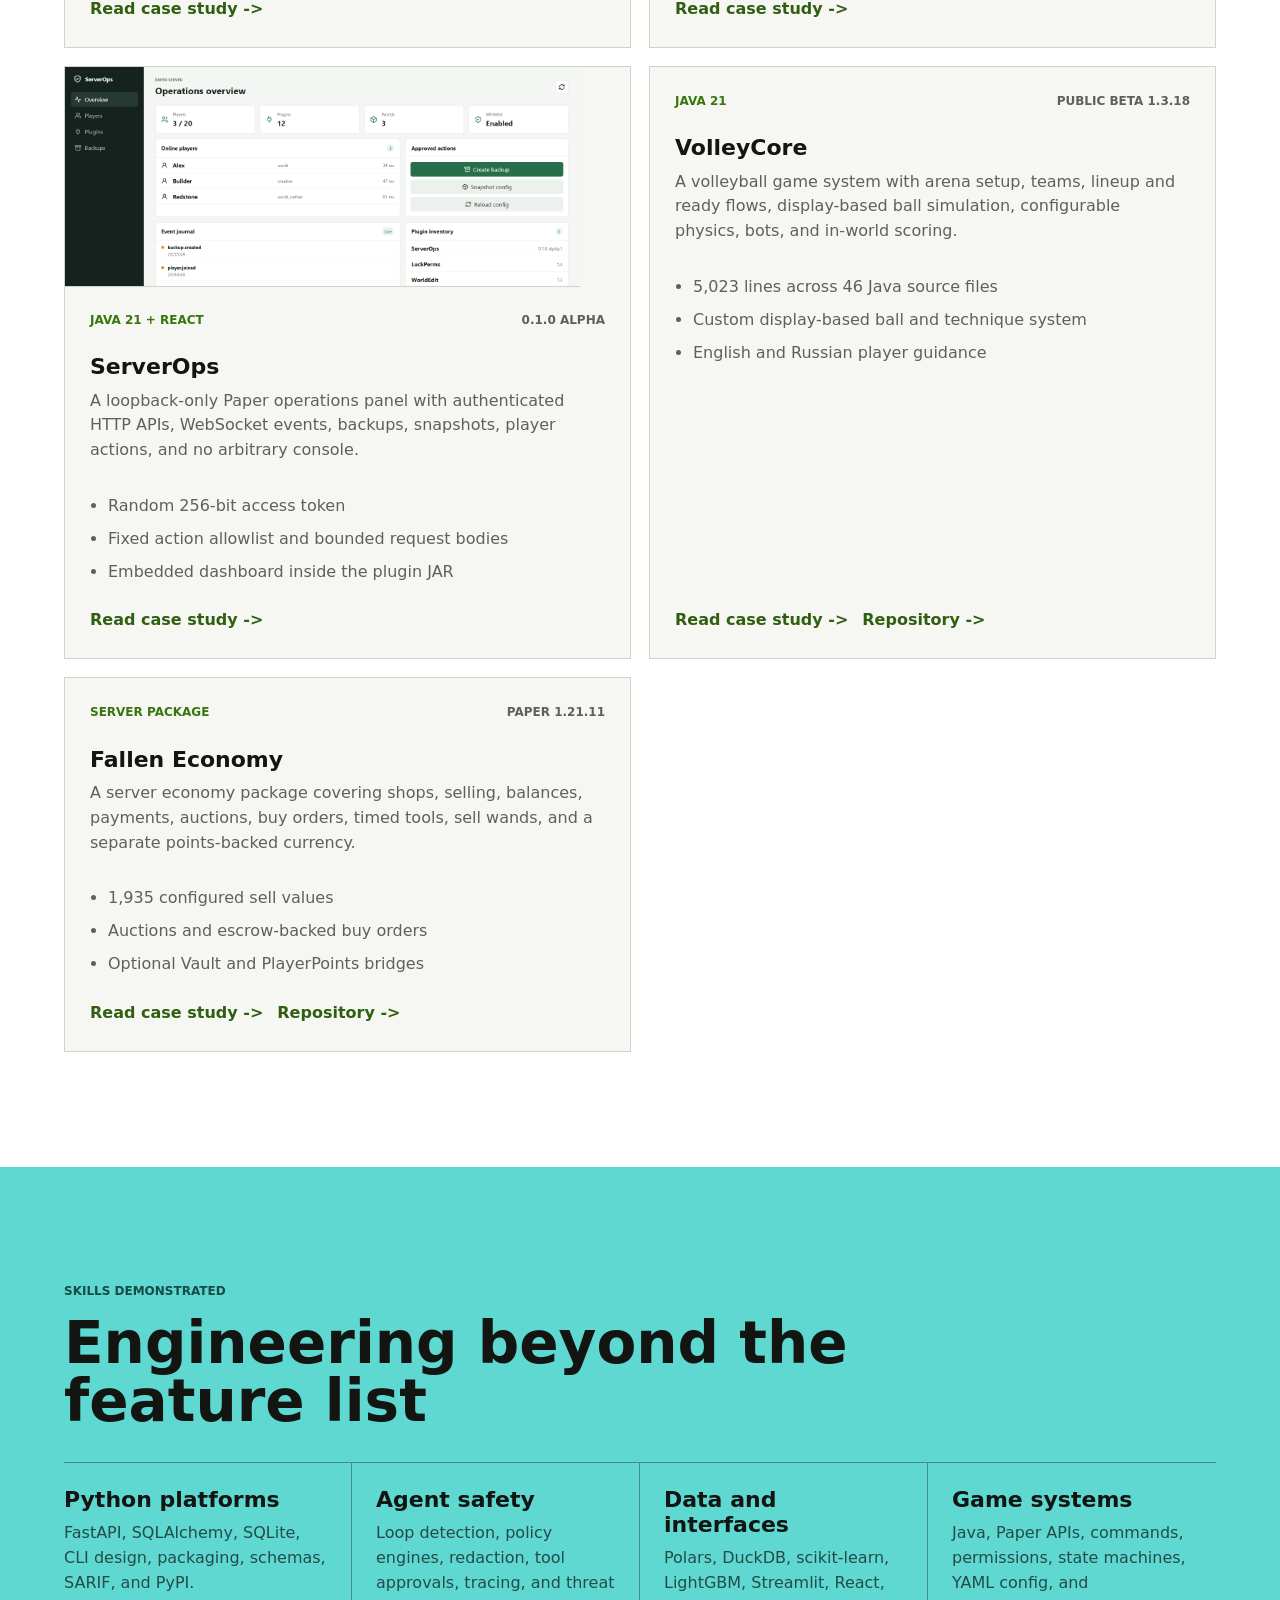
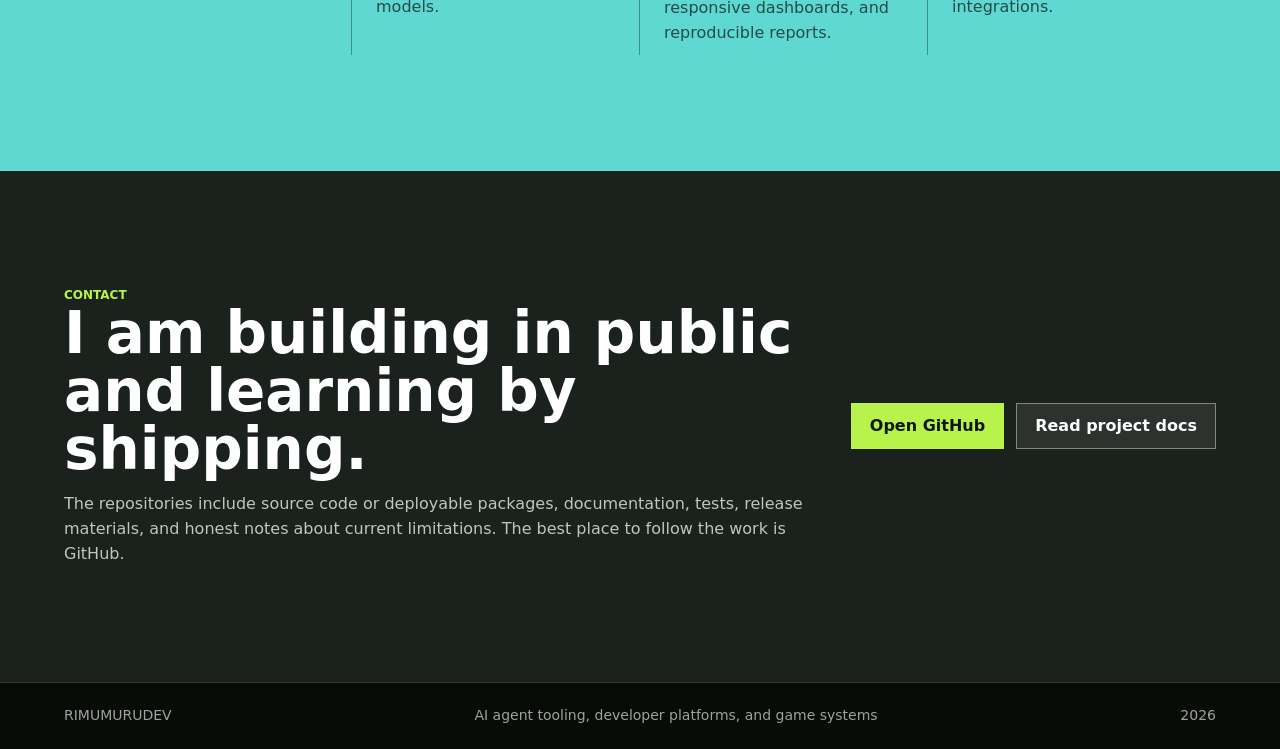
==== commit 31002ddf: "Add CityPulse data science case study" ====
--- a/index.html
+++ b/index.html
@@ -6,12 +6,12 @@
     <title>RIMUMURUDEV | Software Developer</title>
     <meta
       name="description"
-      content="Portfolio of RIMUMURUDEV, a student software developer building AI agent safety tools, Python platforms, VS Code extensions, and game server systems."
+      content="Portfolio of RIMUMURUDEV, a student software developer building AI agent safety tools, data science systems, Python platforms, VS Code extensions, and game server systems."
     />
     <meta property="og:title" content="RIMUMURUDEV | Software Developer" />
     <meta
       property="og:description"
-      content="Agent safety tooling, local developer platforms, Python services, VS Code integrations, and game server systems."
+      content="Agent safety tooling, forecasting, local developer platforms, Python services, VS Code integrations, and game server systems."
     />
     <meta property="og:type" content="website" />
     <meta
@@ -47,8 +47,8 @@
           <p class="eyebrow">Student software developer</p>
           <h1>RIMUMURUDEV</h1>
           <p class="hero-lead">
-            I build local-first AI agent safety tools, developer platforms, VS Code integrations,
-            and game server systems that people can actually install and use.
+            I build local-first AI agent safety tools, data science systems, developer platforms,
+            VS Code integrations, and game server tools that people can actually install and use.
           </p>
           <div class="hero-actions">
             <a class="button primary" href="#work">Explore all projects</a>
@@ -65,8 +65,8 @@
 
       <section class="proof-strip" aria-label="Portfolio highlights">
         <div>
-          <strong>7 projects</strong>
-          <span>AI tooling, developer utilities, operations, and game systems</span>
+          <strong>8 projects</strong>
+          <span>AI tooling, data science, developer utilities, operations, and game systems</span>
         </div>
         <div>
           <strong>4 languages</strong>
@@ -180,14 +180,35 @@
       <section class="section other-work">
         <div class="section-head">
           <p class="eyebrow">Complete project catalog</p>
-          <h2>Seven focused projects, each with a working local scenario</h2>
+          <h2>Eight focused projects, each with a working local scenario</h2>
           <p>
-            The portfolio spans agent safety, repository auditing, configuration editing, API
-            access control, Paper operations, gameplay, and server economy.
+            The portfolio spans agent safety, taxi demand forecasting, repository auditing,
+            configuration editing, API access control, Paper operations, gameplay, and economy.
           </p>
         </div>
 
         <div class="project-grid">
+          <article class="project-card">
+            <img class="project-card-image" src="./assets/citypulse-overview.png" alt="CityPulse hourly taxi demand dashboard" />
+            <div class="card-top">
+              <span>Data Science + Streamlit</span>
+              <span>0.1.0 alpha</span>
+            </div>
+            <h3>CityPulse</h3>
+            <p>
+              A local hourly NYC taxi demand forecasting lab with official TLC zones,
+              reproducible feature pipelines, rolling backtests, uncertainty, and drift checks.
+            </p>
+            <ul>
+              <li>Seasonal baseline, Ridge, and LightGBM</li>
+              <li>24 horizons with 80% and 95% conformal intervals</li>
+              <li>Offline fixture, SHAP, PSI, dashboard, notebook, and report</li>
+            </ul>
+            <div class="project-card-links">
+              <a href="./citypulse.html">Read case study</a>
+            </div>
+          </article>
+
           <article class="project-card">
             <img class="project-card-image" src="./assets/repo-health.png" alt="Repo Health HTML audit report" />
             <div class="card-top">
@@ -339,8 +360,8 @@
             <p>Loop detection, policy engines, redaction, tool approvals, tracing, and threat models.</p>
           </div>
           <div>
-            <h3>Frontend systems</h3>
-            <p>React, TypeScript, local dashboards, responsive testing, schemas, and safe file workflows.</p>
+            <h3>Data and interfaces</h3>
+            <p>Polars, DuckDB, scikit-learn, LightGBM, Streamlit, React, responsive dashboards, and reproducible reports.</p>
           </div>
           <div>
             <h3>Game systems</h3>
--- a/styles.css
+++ b/styles.css
@@ -517,6 +517,12 @@
   color: white;
 }
 
+.citypulse-case .case-hero {
+  background:
+    linear-gradient(90deg, rgba(10, 13, 11, 0.96), rgba(10, 13, 11, 0.54)),
+    url("./assets/citypulse-overview.png") center / cover no-repeat;
+}
+
 .case-hero-inner {
   width: min(820px, 100%);
 }
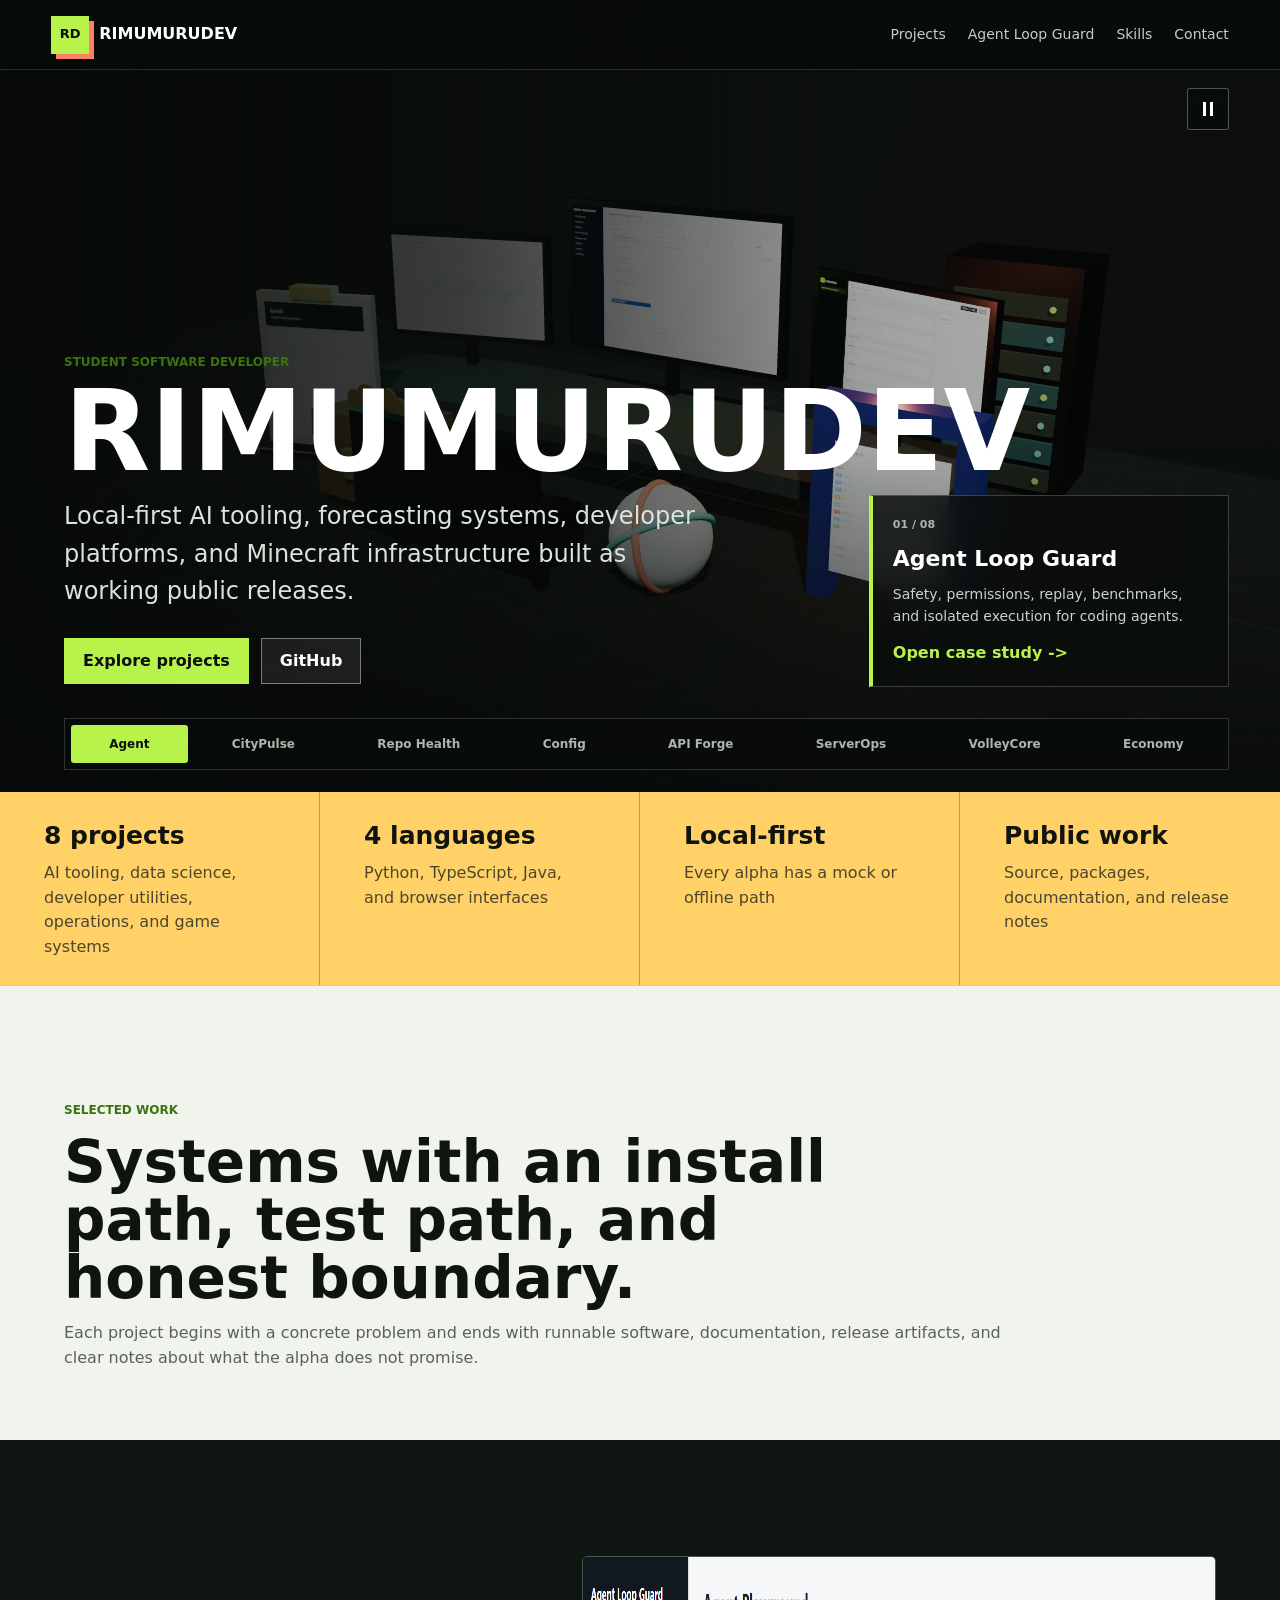
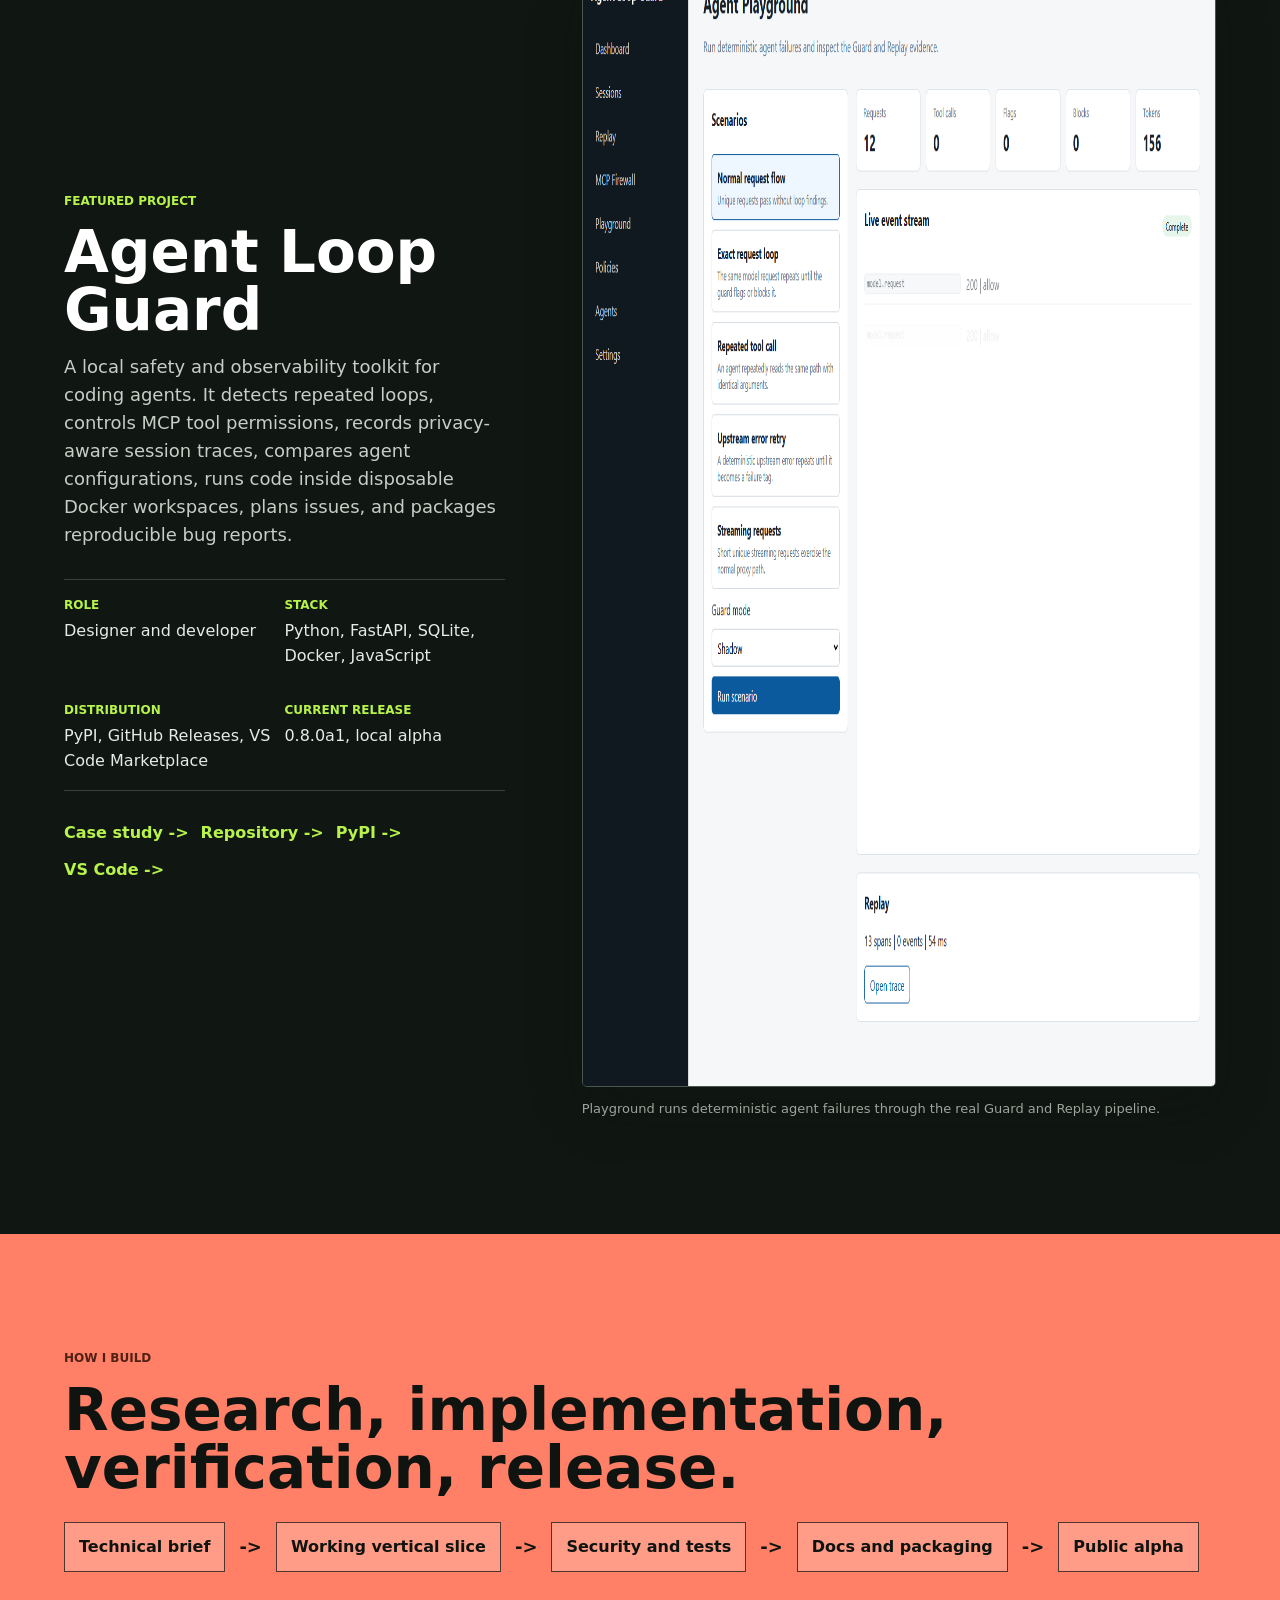
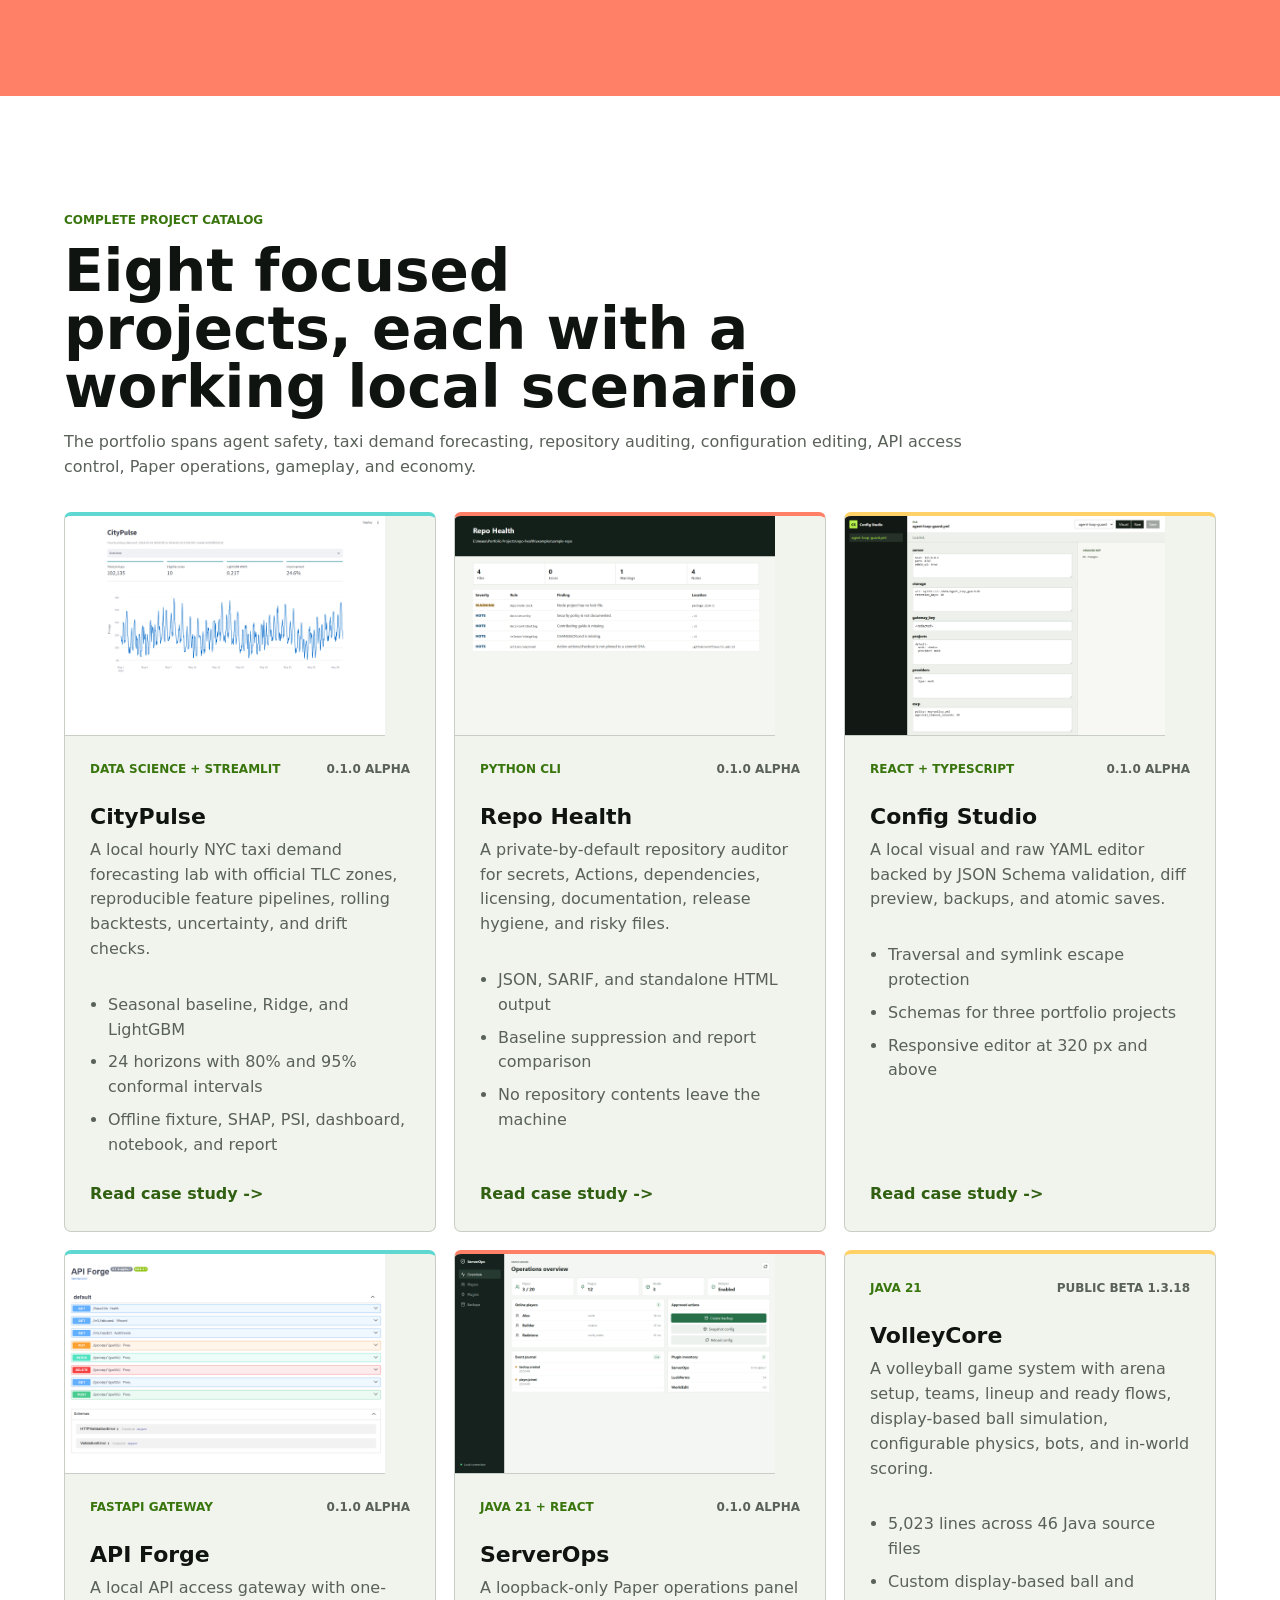
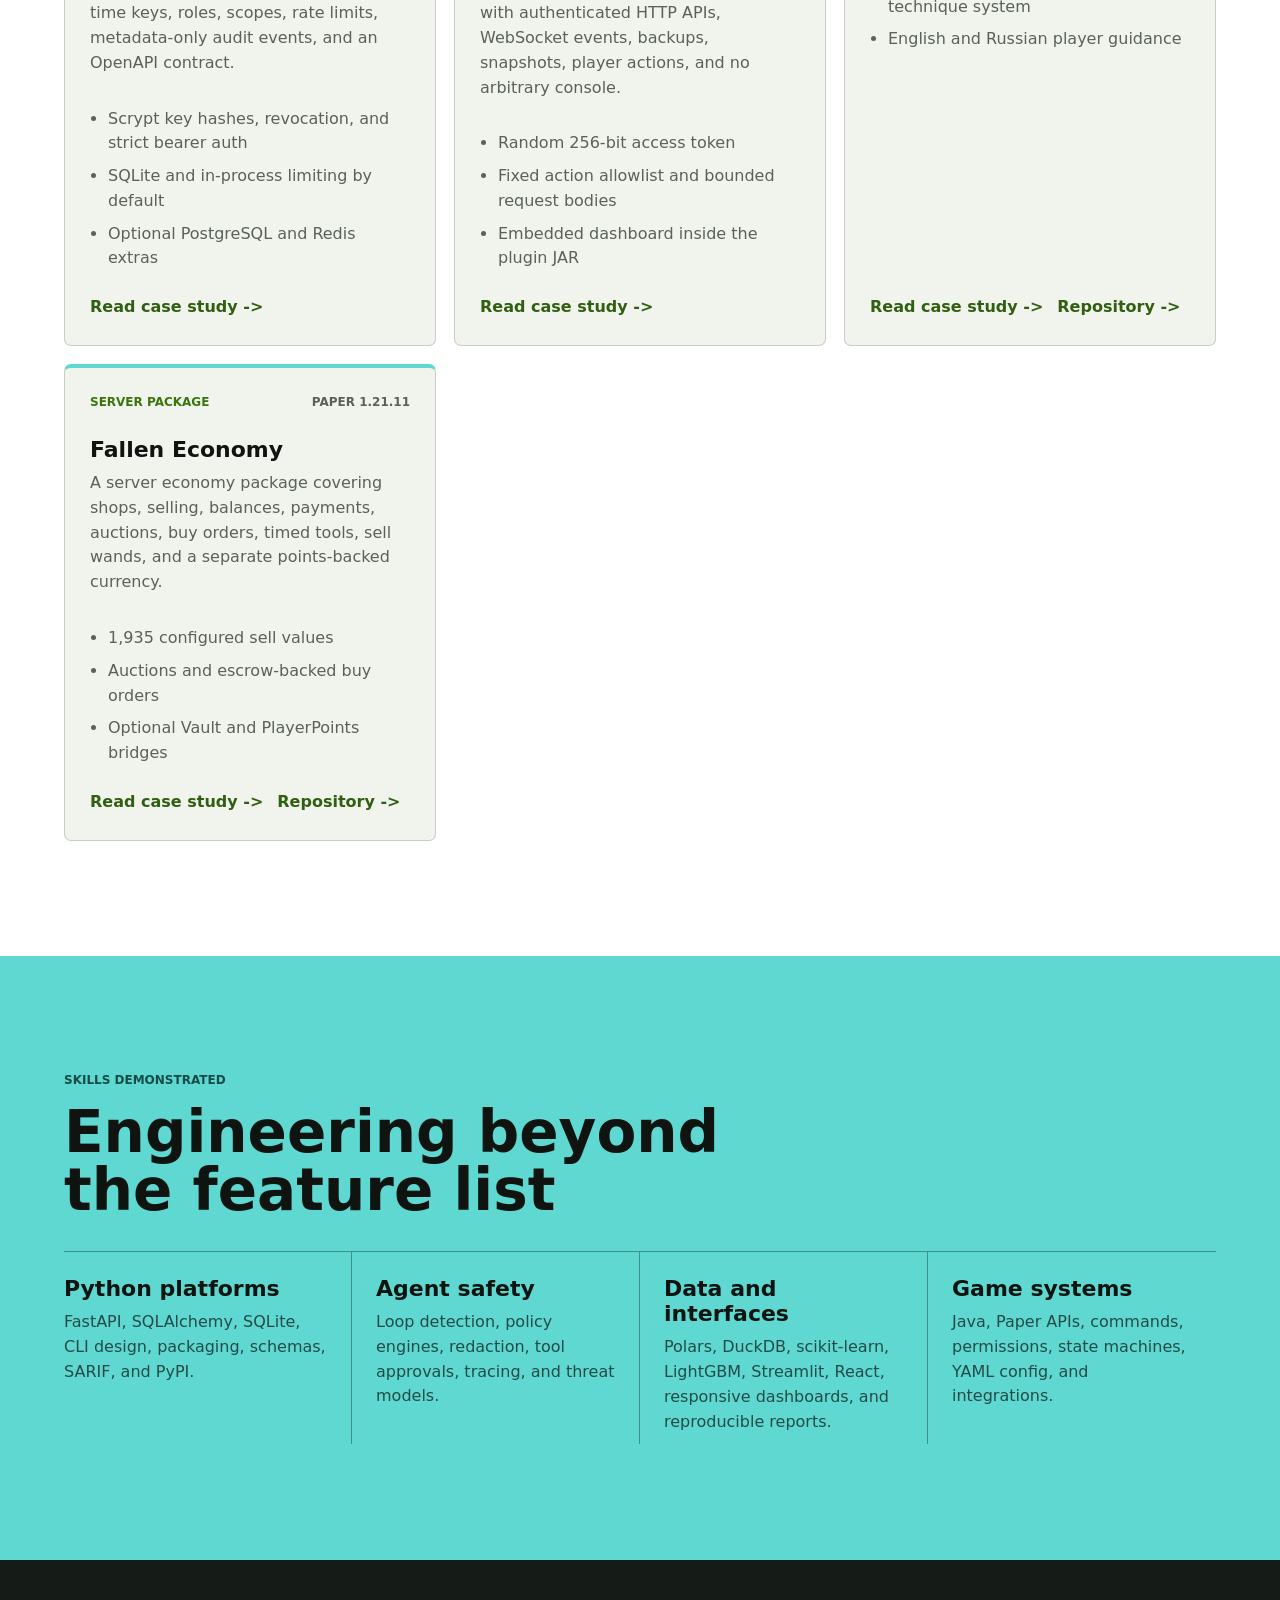
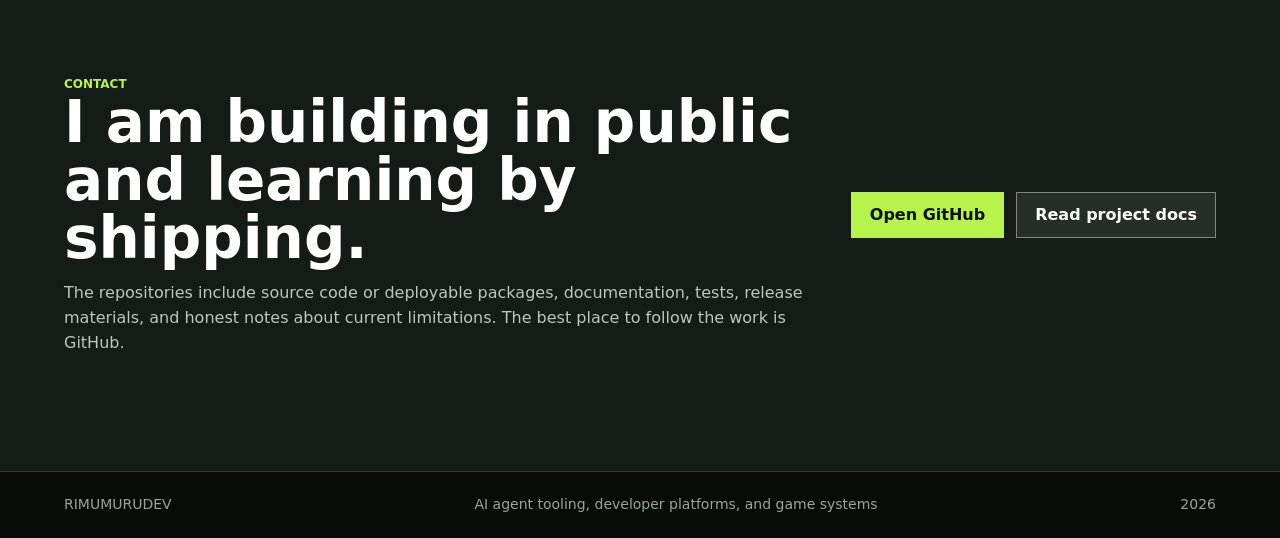
==== commit 12221c30: "Redesign portfolio as interactive 3D workshop" ====
--- a/index.html
+++ b/index.html
@@ -41,26 +41,52 @@
     </header>
 
     <main id="top">
-      <section class="hero">
-        <div class="hero-overlay"></div>
-        <div class="hero-content">
+      <section class="workshop-hero" aria-labelledby="hero-title">
+        <div class="workshop-scene" id="workshop-scene" aria-hidden="true">
+          <canvas id="workshop-canvas"></canvas>
+          <div class="scene-fallback"></div>
+        </div>
+        <div class="workshop-shade"></div>
+
+        <div class="workshop-copy">
           <p class="eyebrow">Student software developer</p>
-          <h1>RIMUMURUDEV</h1>
+          <h1 id="hero-title">RIMUMURUDEV</h1>
           <p class="hero-lead">
-            I build local-first AI agent safety tools, data science systems, developer platforms,
-            VS Code integrations, and game server tools that people can actually install and use.
+            Local-first AI tooling, forecasting systems, developer platforms, and Minecraft
+            infrastructure built as working public releases.
           </p>
           <div class="hero-actions">
-            <a class="button primary" href="#work">Explore all projects</a>
+            <a class="button primary" href="#work">Explore projects</a>
             <a
               class="button secondary"
               href="https://github.com/RIMUMURUDEV"
               target="_blank"
               rel="noreferrer"
-            >GitHub profile</a>
-          </div>
-        </div>
-        <p class="hero-caption">Agent Loop Guard dashboard, running locally</p>
+            >GitHub</a>
+          </div>
+        </div>
+
+        <aside class="scene-inspector" id="scene-inspector" aria-live="polite">
+          <span class="scene-index" id="scene-index">01 / 08</span>
+          <strong id="scene-title">Agent Loop Guard</strong>
+          <p id="scene-description">Safety, permissions, replay, benchmarks, and isolated execution for coding agents.</p>
+          <a id="scene-link" href="./agent-loop-guard.html">Open case study</a>
+        </aside>
+
+        <div class="scene-dock" aria-label="3D project selection">
+          <button type="button" data-scene-project="agent" aria-pressed="true">Agent</button>
+          <button type="button" data-scene-project="citypulse">CityPulse</button>
+          <button type="button" data-scene-project="repo-health">Repo Health</button>
+          <button type="button" data-scene-project="config">Config</button>
+          <button type="button" data-scene-project="api">API Forge</button>
+          <button type="button" data-scene-project="serverops">ServerOps</button>
+          <button type="button" data-scene-project="volley">VolleyCore</button>
+          <button type="button" data-scene-project="economy">Economy</button>
+        </div>
+
+        <button class="scene-motion" id="scene-motion" type="button" title="Pause 3D motion" aria-label="Pause 3D motion">
+          <span class="scene-motion-icon" aria-hidden="true"></span>
+        </button>
       </section>
 
       <section class="proof-strip" aria-label="Portfolio highlights">
@@ -85,11 +111,10 @@
       <section class="section work-intro" id="work">
         <div class="section-head">
           <p class="eyebrow">Selected work</p>
-          <h2>Projects built from idea to public release</h2>
+          <h2>Systems with an install path, test path, and honest boundary.</h2>
           <p>
-            My strongest work combines implementation, testing, documentation, packaging, and
-            release engineering. I care about the whole path from a technical brief to something
-            another developer can install.
+            Each project begins with a concrete problem and ends with runnable software,
+            documentation, release artifacts, and clear notes about what the alpha does not promise.
           </p>
         </div>
       </section>
@@ -159,21 +184,19 @@
 
       <section class="architecture-band" aria-label="Agent Loop Guard architecture">
         <div class="section-head compact">
-          <p class="eyebrow">End-to-end design</p>
-          <h2>One event model across the full agent workflow</h2>
+          <p class="eyebrow">How I build</p>
+          <h2>Research, implementation, verification, release.</h2>
         </div>
         <div class="flow">
-          <span>Agent request</span>
+          <span>Technical brief</span>
           <b aria-hidden="true">-&gt;</b>
-          <span>Loop Guard</span>
+          <span>Working vertical slice</span>
           <b aria-hidden="true">-&gt;</b>
-          <span>MCP Firewall</span>
+          <span>Security and tests</span>
           <b aria-hidden="true">-&gt;</b>
-          <span>Sandbox</span>
+          <span>Docs and packaging</span>
           <b aria-hidden="true">-&gt;</b>
-          <span>Replay</span>
-          <b aria-hidden="true">-&gt;</b>
-          <span>Benchmark</span>
+          <span>Public alpha</span>
         </div>
       </section>
 
@@ -404,5 +427,6 @@
     </footer>
 
     <script src="./script.js"></script>
+    <script type="module" src="./workshop.js"></script>
   </body>
 </html>
--- a/styles.css
+++ b/styles.css
@@ -1,15 +1,17 @@
 :root {
-  --ink: #121511;
-  --paper: #f6f7f2;
+  --ink: #101410;
+  --paper: #f1f4ed;
   --paper-strong: #ffffff;
-  --muted: #5c625b;
-  --line: #cfd4ca;
-  --night: #111512;
-  --night-soft: #1b211c;
+  --muted: #596159;
+  --line: #c8cec5;
+  --night: #0b0f0d;
+  --night-soft: #151b17;
   --acid: #b7f34a;
   --cyan: #5ed8d0;
   --coral: #ff8066;
-  --shadow: 0 24px 60px rgba(13, 18, 14, 0.18);
+  --yellow: #ffd166;
+  --blue: #7b8cff;
+  --shadow: 0 24px 60px rgba(13, 18, 14, 0.16);
 }
 
 * {
@@ -27,6 +29,7 @@
   font-family:
     Inter, ui-sans-serif, system-ui, -apple-system, BlinkMacSystemFont, "Segoe UI", sans-serif;
   line-height: 1.55;
+  overflow-x: hidden;
 }
 
 img {
@@ -43,17 +46,17 @@
   top: 0;
   right: 0;
   left: 0;
-  z-index: 20;
+  z-index: 50;
   display: flex;
   align-items: center;
   justify-content: space-between;
   gap: 24px;
-  min-height: 66px;
+  min-height: 70px;
   padding: 12px clamp(18px, 4vw, 64px);
-  background: rgba(17, 21, 18, 0.9);
+  background: rgba(8, 12, 9, 0.78);
   border-bottom: 1px solid rgba(255, 255, 255, 0.13);
   color: white;
-  backdrop-filter: blur(16px);
+  backdrop-filter: blur(18px) saturate(1.2);
 }
 
 .brand,
@@ -78,6 +81,7 @@
   background: var(--acid);
   color: var(--night);
   font-size: 13px;
+  box-shadow: 5px 5px 0 var(--coral);
 }
 
 .nav {
@@ -93,6 +97,225 @@
 .nav a:hover,
 .nav a[aria-current="true"] {
   color: var(--acid);
+}
+
+.workshop-hero {
+  position: relative;
+  height: min(900px, 88svh);
+  min-height: 680px;
+  overflow: hidden;
+  isolation: isolate;
+  background: var(--night);
+  color: white;
+}
+
+.workshop-scene,
+.workshop-shade,
+.scene-fallback {
+  position: absolute;
+  inset: 0;
+}
+
+.workshop-scene canvas {
+  position: relative;
+  z-index: 1;
+  display: block;
+  width: 100%;
+  height: 100%;
+  touch-action: pan-y;
+}
+
+.scene-fallback {
+  z-index: 0;
+  background:
+    linear-gradient(90deg, rgba(8, 12, 9, 0.88), rgba(8, 12, 9, 0.2)),
+    url("./assets/agent-playground.png") 64% center / cover no-repeat;
+  opacity: 1;
+  transition: opacity 300ms ease;
+}
+
+.scene-ready .scene-fallback {
+  opacity: 0;
+}
+
+.scene-unavailable #workshop-canvas {
+  display: none;
+}
+
+.scene-unavailable .scene-inspector,
+.scene-unavailable .scene-dock,
+.scene-unavailable .scene-motion {
+  display: none;
+}
+
+.scene-unavailable .workshop-copy {
+  bottom: 44px;
+}
+
+.workshop-shade {
+  z-index: 1;
+  pointer-events: none;
+  background:
+    linear-gradient(90deg, rgba(7, 10, 8, 0.91) 0%, rgba(7, 10, 8, 0.58) 36%, transparent 67%),
+    linear-gradient(0deg, rgba(7, 10, 8, 0.84) 0%, transparent 48%);
+}
+
+.workshop-copy {
+  position: absolute;
+  bottom: 108px;
+  left: clamp(18px, 5vw, 78px);
+  z-index: 3;
+  width: min(720px, calc(100% - 36px));
+}
+
+.workshop-copy h1 {
+  margin-bottom: 20px;
+  font-size: 112px;
+  line-height: 0.84;
+}
+
+.workshop-copy .hero-lead {
+  width: min(650px, 100%);
+  color: #dce3dc;
+}
+
+.scene-inspector {
+  position: absolute;
+  right: clamp(18px, 4vw, 64px);
+  bottom: 105px;
+  z-index: 4;
+  width: min(360px, calc(100% - 36px));
+  min-height: 176px;
+  padding: 20px;
+  background: rgba(10, 14, 11, 0.82);
+  border: 1px solid rgba(255, 255, 255, 0.2);
+  border-left: 4px solid var(--scene-accent, var(--acid));
+  backdrop-filter: blur(18px);
+}
+
+.scene-index,
+.scene-inspector strong,
+.scene-inspector a {
+  display: block;
+}
+
+.scene-index {
+  margin-bottom: 9px;
+  color: #aeb8af;
+  font-size: 11px;
+  font-weight: 900;
+}
+
+.scene-inspector strong {
+  font-size: 22px;
+}
+
+.scene-inspector p {
+  margin: 8px 0 14px;
+  color: #cbd3cc;
+  font-size: 14px;
+}
+
+.scene-inspector a {
+  color: var(--scene-accent, var(--acid));
+  font-weight: 900;
+}
+
+.scene-inspector a::after {
+  content: " ->";
+}
+
+.scene-dock {
+  position: absolute;
+  right: clamp(18px, 4vw, 64px);
+  bottom: 22px;
+  left: clamp(18px, 5vw, 78px);
+  z-index: 5;
+  display: flex;
+  gap: 6px;
+  overflow-x: auto;
+  padding: 6px;
+  background: rgba(8, 12, 9, 0.78);
+  border: 1px solid rgba(255, 255, 255, 0.16);
+  scrollbar-width: thin;
+  backdrop-filter: blur(18px);
+}
+
+.scene-dock button {
+  flex: 1 0 auto;
+  min-height: 38px;
+  padding: 0 13px;
+  border: 1px solid transparent;
+  border-radius: 3px;
+  background: transparent;
+  color: #adb6ae;
+  font: inherit;
+  font-size: 12px;
+  font-weight: 800;
+  cursor: pointer;
+}
+
+.scene-dock button:hover,
+.scene-dock button[aria-pressed="true"] {
+  background: var(--acid);
+  color: var(--night);
+}
+
+.scene-motion {
+  position: absolute;
+  top: 88px;
+  right: clamp(18px, 4vw, 64px);
+  z-index: 5;
+  display: grid;
+  width: 42px;
+  height: 42px;
+  place-items: center;
+  padding: 0;
+  border: 1px solid rgba(255, 255, 255, 0.3);
+  border-radius: 3px;
+  background: rgba(8, 12, 9, 0.68);
+  color: white;
+  cursor: pointer;
+  backdrop-filter: blur(12px);
+}
+
+.scene-motion:hover {
+  background: var(--coral);
+  color: var(--night);
+}
+
+.scene-motion-icon,
+.scene-motion-icon::after {
+  display: block;
+  width: 3px;
+  height: 14px;
+  background: currentcolor;
+  content: "";
+}
+
+.scene-motion-icon {
+  position: relative;
+  margin-right: 7px;
+}
+
+.scene-motion-icon::after {
+  position: absolute;
+  left: 7px;
+  top: 0;
+}
+
+.scene-motion.is-paused .scene-motion-icon {
+  width: 0;
+  height: 0;
+  margin-right: 0;
+  border-top: 7px solid transparent;
+  border-bottom: 7px solid transparent;
+  border-left: 11px solid currentcolor;
+  background: transparent;
+}
+
+.scene-motion.is-paused .scene-motion-icon::after {
+  display: none;
 }
 
 .hero {
@@ -225,13 +448,13 @@
   display: grid;
   grid-template-columns: repeat(4, 1fr);
   border-bottom: 1px solid var(--line);
-  background: var(--paper-strong);
+  background: var(--yellow);
 }
 
 .proof-strip div {
   min-height: 120px;
   padding: 25px clamp(18px, 3.5vw, 44px);
-  border-right: 1px solid var(--line);
+  border-right: 1px solid rgba(16, 20, 16, 0.28);
 }
 
 .proof-strip div:last-child {
@@ -249,7 +472,7 @@
 
 .proof-strip span {
   margin-top: 5px;
-  color: var(--muted);
+  color: #4d462e;
 }
 
 .section,
@@ -266,8 +489,12 @@
 }
 
 .section-head {
-  max-width: 820px;
+  max-width: 940px;
   margin-bottom: 32px;
+}
+
+.section-head h2 {
+  text-wrap: balance;
 }
 
 .section-head.compact {
@@ -290,7 +517,7 @@
   grid-template-columns: minmax(0, 0.82fr) minmax(400px, 1.18fr);
   gap: clamp(34px, 6vw, 90px);
   align-items: center;
-  background: var(--night);
+  background: #101612;
   color: white;
 }
 
@@ -340,6 +567,7 @@
   display: block;
   width: 100%;
   border: 1px solid #4a554b;
+  border-radius: 5px;
   box-shadow: var(--shadow);
 }
 
@@ -359,7 +587,7 @@
 
 .flow {
   display: grid;
-  grid-template-columns: repeat(11, auto);
+  grid-template-columns: repeat(9, auto);
   gap: 14px;
   align-items: center;
   justify-content: start;
@@ -385,17 +613,29 @@
 
 .project-grid {
   display: grid;
-  grid-template-columns: repeat(2, minmax(0, 1fr));
+  grid-template-columns: repeat(3, minmax(0, 1fr));
   gap: 18px;
 }
 
 .project-card {
   display: flex;
-  min-height: 360px;
+  min-height: 410px;
   flex-direction: column;
   padding: 25px;
   border: 1px solid var(--line);
+  border-radius: 7px;
   background: var(--paper);
+  overflow: hidden;
+  transition:
+    transform 180ms ease,
+    box-shadow 180ms ease,
+    border-color 180ms ease;
+}
+
+.project-card:hover {
+  transform: translateY(-5px);
+  border-color: #8f9b8d;
+  box-shadow: 0 22px 45px rgba(17, 24, 18, 0.12);
 }
 
 .project-card-image {
@@ -406,6 +646,18 @@
   border-bottom: 1px solid var(--line);
   object-fit: cover;
   object-position: top left;
+}
+
+.project-card:nth-child(3n + 1) {
+  border-top: 4px solid var(--cyan);
+}
+
+.project-card:nth-child(3n + 2) {
+  border-top: 4px solid var(--coral);
+}
+
+.project-card:nth-child(3n + 3) {
+  border-top: 4px solid var(--yellow);
 }
 
 .card-top {
@@ -751,6 +1003,28 @@
     grid-template-columns: 1fr;
   }
 
+  .project-grid {
+    grid-template-columns: repeat(2, minmax(0, 1fr));
+  }
+
+  .workshop-shade {
+    background:
+      linear-gradient(90deg, rgba(7, 10, 8, 0.9) 0%, rgba(7, 10, 8, 0.54) 48%, transparent 82%),
+      linear-gradient(0deg, rgba(7, 10, 8, 0.88) 0%, transparent 58%);
+  }
+
+  .workshop-copy {
+    width: min(590px, calc(100% - 36px));
+  }
+
+  .workshop-copy h1 {
+    font-size: 72px;
+  }
+
+  .scene-inspector {
+    width: 310px;
+  }
+
   .court-lines,
   .economy-ledger {
     opacity: 0.35;
@@ -790,6 +1064,56 @@
 
   .nav {
     display: none;
+  }
+
+  .workshop-hero {
+    height: 82svh;
+    min-height: 600px;
+  }
+
+  .workshop-shade {
+    background:
+      linear-gradient(0deg, rgba(7, 10, 8, 0.96) 0%, rgba(7, 10, 8, 0.72) 48%, rgba(7, 10, 8, 0.08) 100%);
+  }
+
+  .workshop-copy {
+    right: 12px;
+    bottom: 122px;
+    left: 12px;
+    width: auto;
+  }
+
+  .workshop-copy h1 {
+    margin-bottom: 14px;
+    font-size: 38px;
+  }
+
+  .workshop-copy .hero-lead {
+    margin-bottom: 18px;
+    font-size: 17px;
+  }
+
+  .workshop-copy .button {
+    min-height: 42px;
+  }
+
+  .scene-inspector {
+    display: none;
+  }
+
+  .scene-dock {
+    right: 12px;
+    bottom: 14px;
+    left: 12px;
+  }
+
+  .scene-dock button {
+    min-height: 36px;
+  }
+
+  .scene-motion {
+    top: 82px;
+    right: 12px;
   }
 
   .hero {
@@ -900,4 +1224,40 @@
   .case-hero h1 {
     font-size: 40px;
   }
-}
+
+  .workshop-hero {
+    min-height: 570px;
+  }
+
+  .workshop-copy {
+    bottom: 116px;
+  }
+
+  .workshop-copy h1 {
+    font-size: 32px;
+  }
+
+  .workshop-copy .hero-lead {
+    font-size: 15px;
+  }
+}
+
+@media (prefers-reduced-motion: reduce) {
+  html {
+    scroll-behavior: auto;
+  }
+
+  *,
+  *::before,
+  *::after {
+    scroll-behavior: auto !important;
+    transition-duration: 0.01ms !important;
+    animation-duration: 0.01ms !important;
+    animation-iteration-count: 1 !important;
+  }
+
+  .project-card:hover,
+  .button:hover {
+    transform: none;
+  }
+}
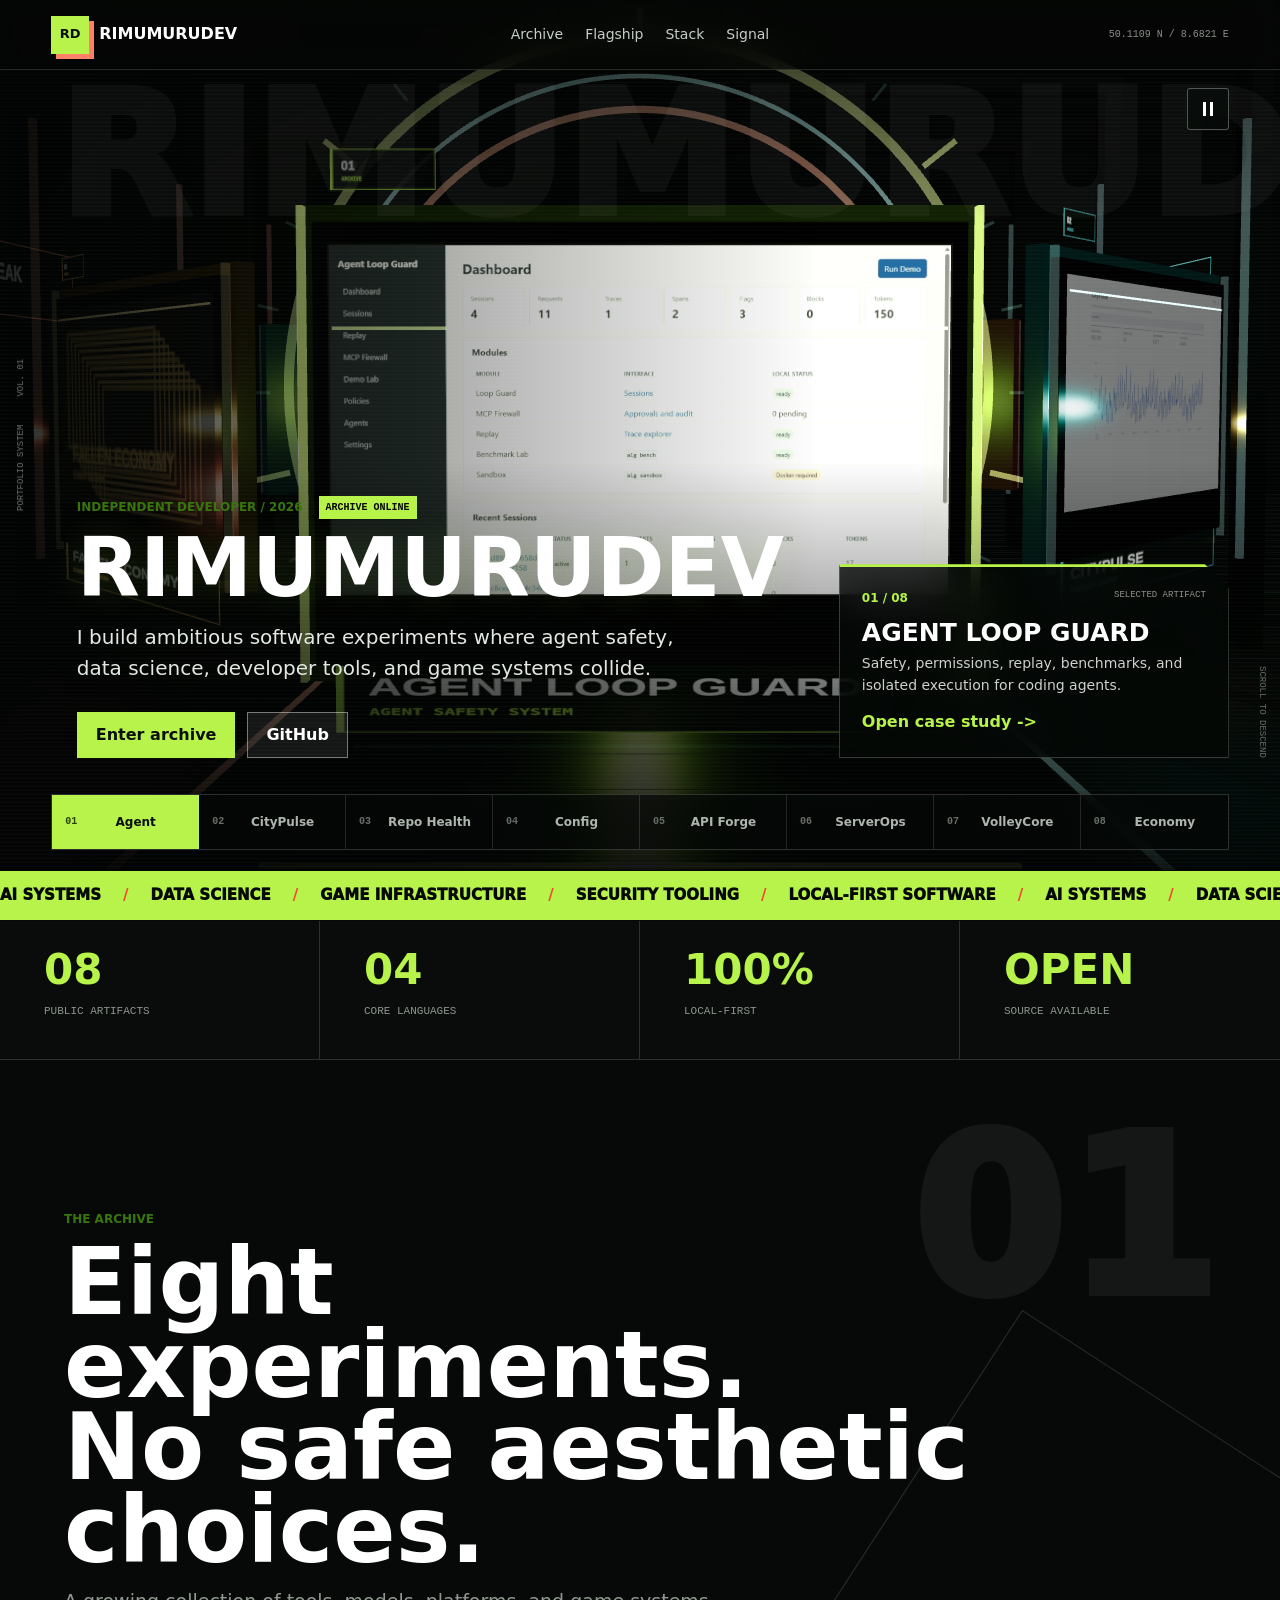
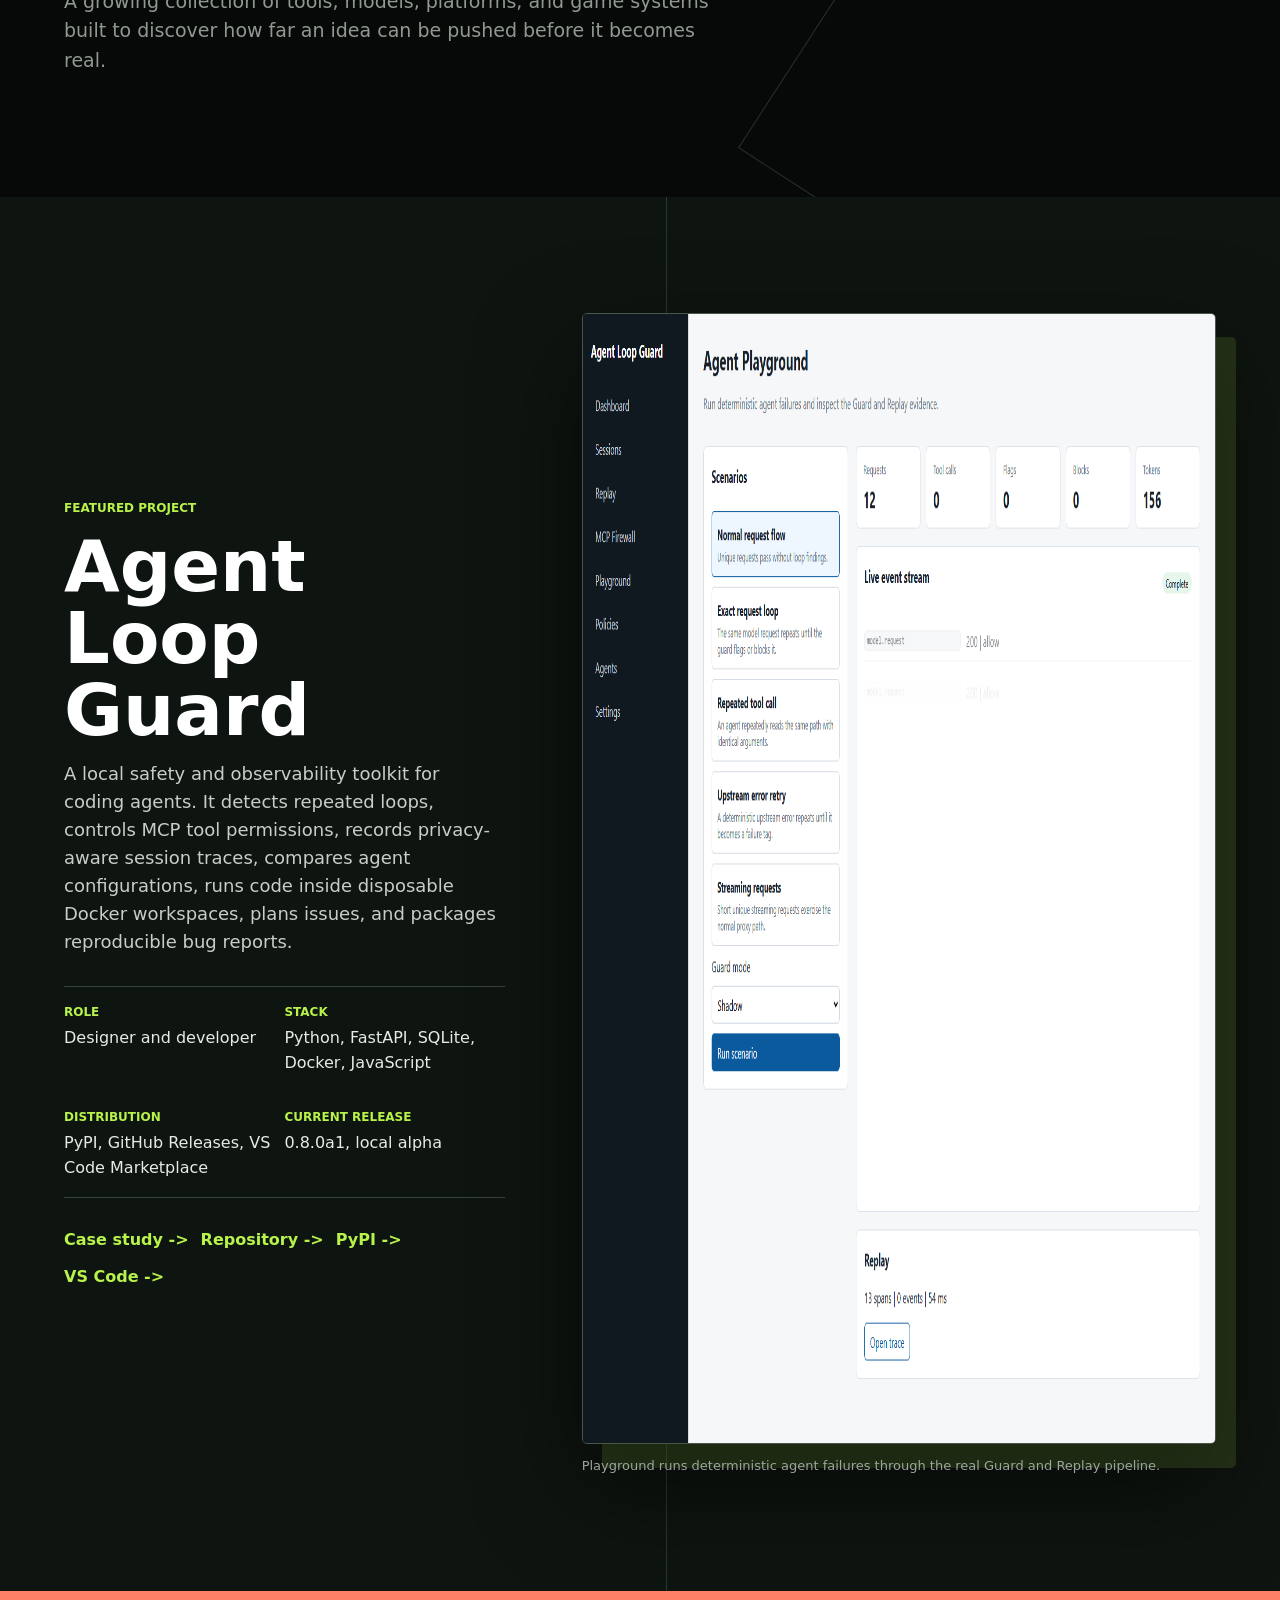
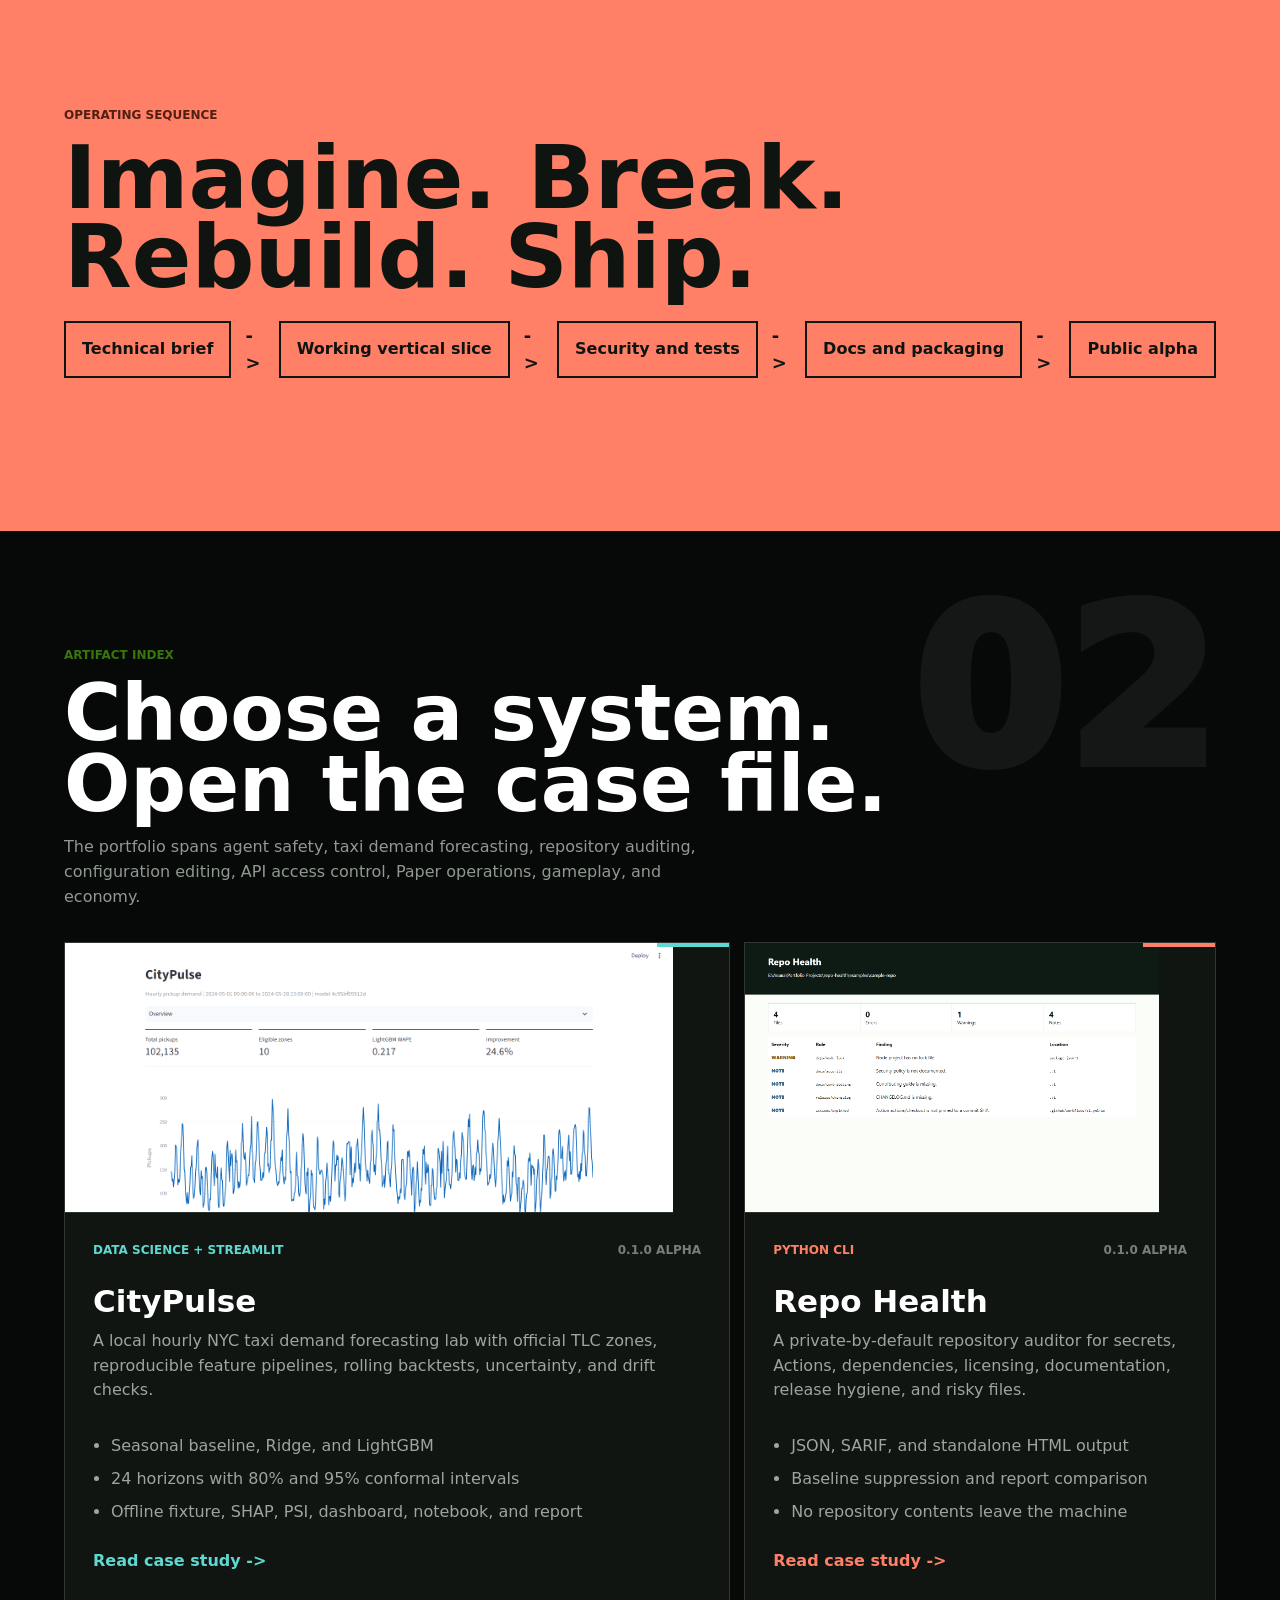
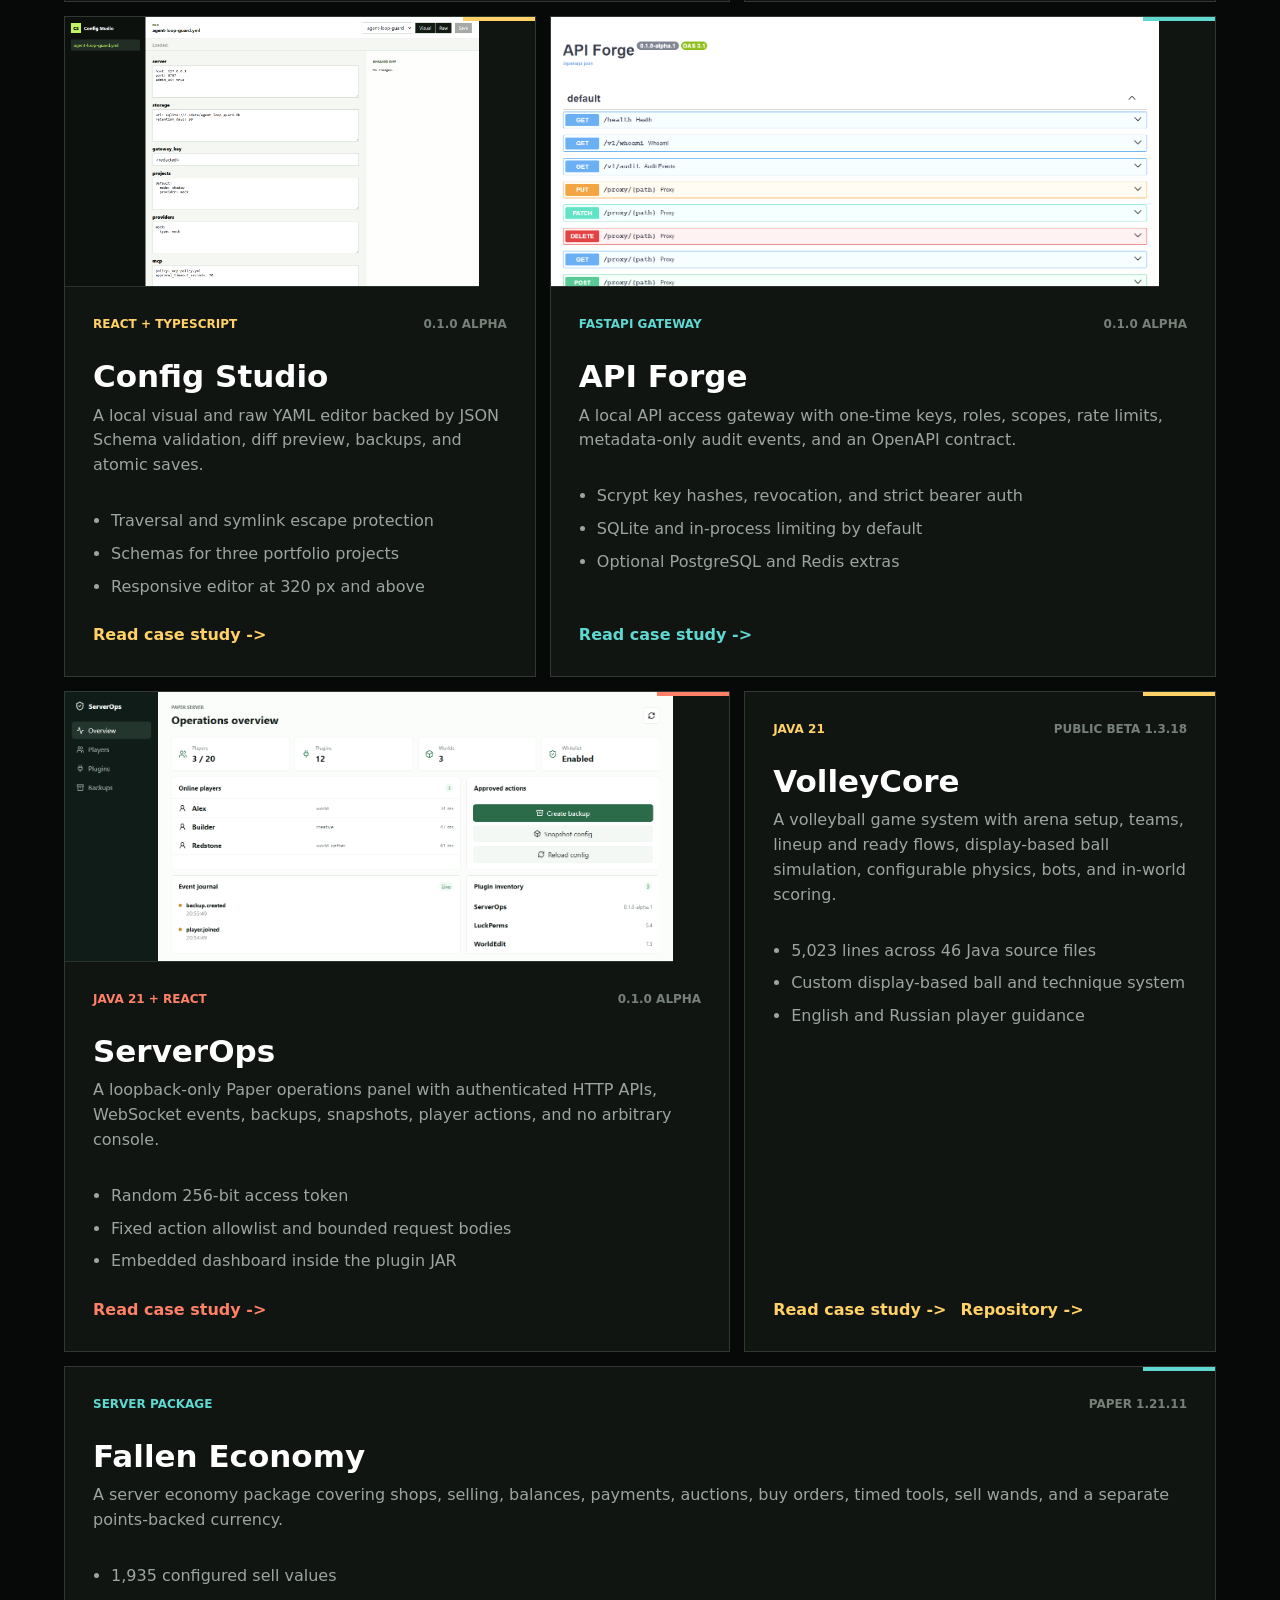
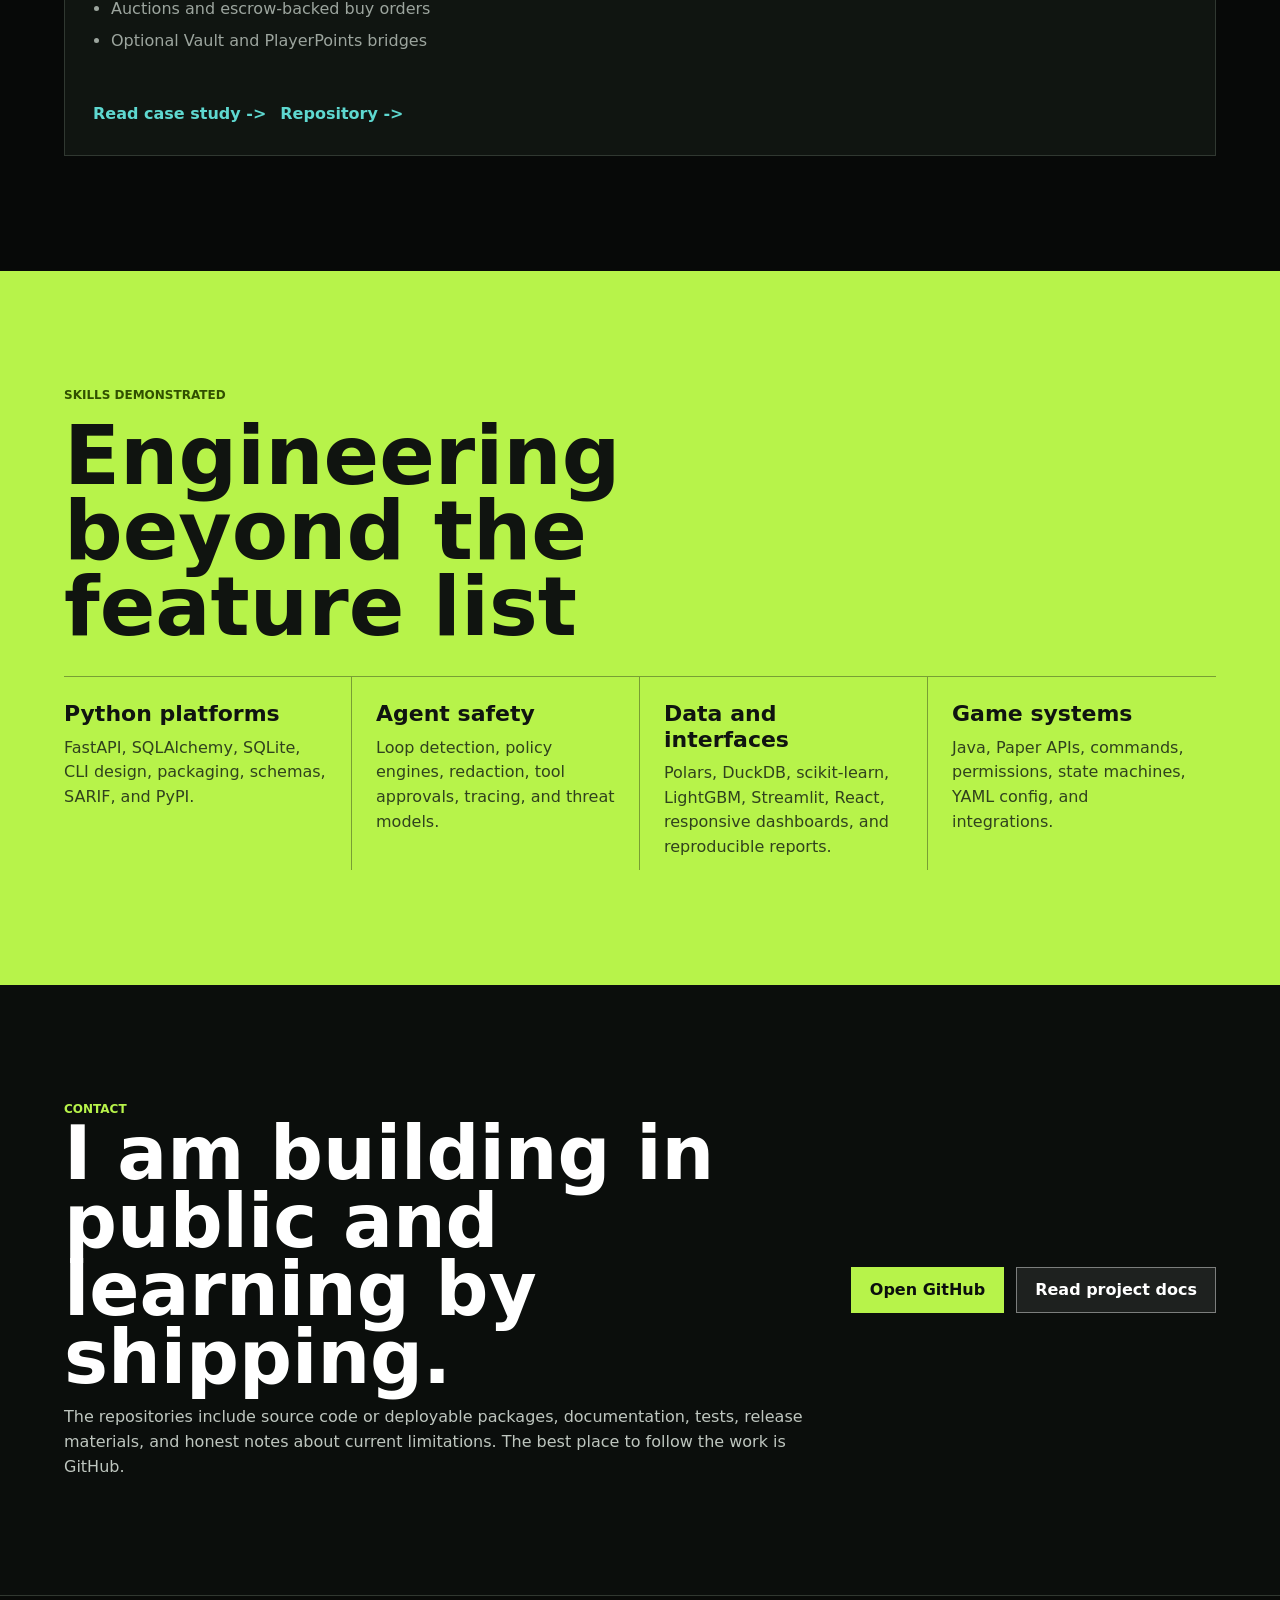
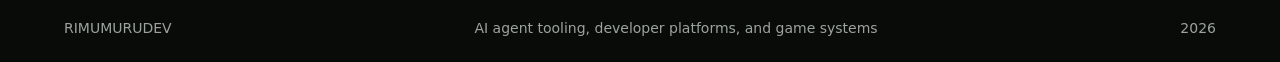
==== commit 156d763f: "Turn portfolio into cinematic project vault" ====
--- a/index.html
+++ b/index.html
@@ -25,19 +25,20 @@
     <link rel="preconnect" href="https://github.com" />
     <link rel="stylesheet" href="./styles.css" />
   </head>
-  <body>
+  <body class="portfolio-home">
     <header class="site-header">
       <a class="brand" href="#top" aria-label="RIMUMURUDEV home">
         <span class="brand-mark">RD</span>
-        <span>RIMUMURUDEV</span>
+        <span class="brand-word">RIMUMURUDEV</span>
       </a>
 
       <nav class="nav" aria-label="Primary navigation">
-        <a href="#work">Projects</a>
-        <a href="#agent-loop-guard">Agent Loop Guard</a>
-        <a href="#skills">Skills</a>
-        <a href="#contact">Contact</a>
+        <a href="#work">Archive</a>
+        <a href="#agent-loop-guard">Flagship</a>
+        <a href="#skills">Stack</a>
+        <a href="#contact">Signal</a>
       </nav>
+      <span class="header-coordinate" aria-hidden="true">50.1109 N / 8.6821 E</span>
     </header>
 
     <main id="top">
@@ -47,16 +48,21 @@
           <div class="scene-fallback"></div>
         </div>
         <div class="workshop-shade"></div>
+        <div class="workshop-scanlines"></div>
+        <p class="hero-ghost" aria-hidden="true">RIMUMURUDEV</p>
 
         <div class="workshop-copy">
-          <p class="eyebrow">Student software developer</p>
+          <div class="hero-meta">
+            <p class="eyebrow">Independent developer / 2026</p>
+            <span>Archive online</span>
+          </div>
           <h1 id="hero-title">RIMUMURUDEV</h1>
           <p class="hero-lead">
-            Local-first AI tooling, forecasting systems, developer platforms, and Minecraft
-            infrastructure built as working public releases.
+            I build ambitious software experiments where agent safety, data science,
+            developer tools, and game systems collide.
           </p>
           <div class="hero-actions">
-            <a class="button primary" href="#work">Explore projects</a>
+            <a class="button primary" href="#work">Enter archive</a>
             <a
               class="button secondary"
               href="https://github.com/RIMUMURUDEV"
@@ -67,56 +73,83 @@
         </div>
 
         <aside class="scene-inspector" id="scene-inspector" aria-live="polite">
-          <span class="scene-index" id="scene-index">01 / 08</span>
-          <strong id="scene-title">Agent Loop Guard</strong>
+          <div class="scene-inspector-head">
+            <span class="scene-index" id="scene-index">01 / 08</span>
+            <span class="scene-status">Selected artifact</span>
+          </div>
+          <strong id="scene-title">AGENT LOOP GUARD</strong>
           <p id="scene-description">Safety, permissions, replay, benchmarks, and isolated execution for coding agents.</p>
           <a id="scene-link" href="./agent-loop-guard.html">Open case study</a>
         </aside>
 
         <div class="scene-dock" aria-label="3D project selection">
-          <button type="button" data-scene-project="agent" aria-pressed="true">Agent</button>
-          <button type="button" data-scene-project="citypulse">CityPulse</button>
-          <button type="button" data-scene-project="repo-health">Repo Health</button>
-          <button type="button" data-scene-project="config">Config</button>
-          <button type="button" data-scene-project="api">API Forge</button>
-          <button type="button" data-scene-project="serverops">ServerOps</button>
-          <button type="button" data-scene-project="volley">VolleyCore</button>
-          <button type="button" data-scene-project="economy">Economy</button>
+          <button type="button" data-scene-project="agent" aria-pressed="true"><b>01</b><span>Agent</span></button>
+          <button type="button" data-scene-project="citypulse"><b>02</b><span>CityPulse</span></button>
+          <button type="button" data-scene-project="repo-health"><b>03</b><span>Repo Health</span></button>
+          <button type="button" data-scene-project="config"><b>04</b><span>Config</span></button>
+          <button type="button" data-scene-project="api"><b>05</b><span>API Forge</span></button>
+          <button type="button" data-scene-project="serverops"><b>06</b><span>ServerOps</span></button>
+          <button type="button" data-scene-project="volley"><b>07</b><span>VolleyCore</span></button>
+          <button type="button" data-scene-project="economy"><b>08</b><span>Economy</span></button>
         </div>
 
         <button class="scene-motion" id="scene-motion" type="button" title="Pause 3D motion" aria-label="Pause 3D motion">
           <span class="scene-motion-icon" aria-hidden="true"></span>
         </button>
-      </section>
+
+        <div class="hero-edge hero-edge-left" aria-hidden="true">
+          <span>PORTFOLIO SYSTEM</span>
+          <span>VOL. 01</span>
+        </div>
+        <div class="hero-edge hero-edge-right" aria-hidden="true">
+          <span>SCROLL TO DESCEND</span>
+        </div>
+      </section>
+
+      <div class="signal-marquee" aria-hidden="true">
+        <div>
+          <span>AI SYSTEMS</span><b>/</b>
+          <span>DATA SCIENCE</span><b>/</b>
+          <span>GAME INFRASTRUCTURE</span><b>/</b>
+          <span>SECURITY TOOLING</span><b>/</b>
+          <span>LOCAL-FIRST SOFTWARE</span><b>/</b>
+          <span>AI SYSTEMS</span><b>/</b>
+          <span>DATA SCIENCE</span><b>/</b>
+          <span>GAME INFRASTRUCTURE</span><b>/</b>
+          <span>SECURITY TOOLING</span><b>/</b>
+          <span>LOCAL-FIRST SOFTWARE</span><b>/</b>
+        </div>
+      </div>
 
       <section class="proof-strip" aria-label="Portfolio highlights">
         <div>
-          <strong>8 projects</strong>
-          <span>AI tooling, data science, developer utilities, operations, and game systems</span>
-        </div>
-        <div>
-          <strong>4 languages</strong>
-          <span>Python, TypeScript, Java, and browser interfaces</span>
-        </div>
-        <div>
-          <strong>Local-first</strong>
-          <span>Every alpha has a mock or offline path</span>
-        </div>
-        <div>
-          <strong>Public work</strong>
-          <span>Source, packages, documentation, and release notes</span>
+          <strong>08</strong>
+          <span>Public artifacts</span>
+        </div>
+        <div>
+          <strong>04</strong>
+          <span>Core languages</span>
+        </div>
+        <div>
+          <strong>100%</strong>
+          <span>Local-first</span>
+        </div>
+        <div>
+          <strong>OPEN</strong>
+          <span>Source available</span>
         </div>
       </section>
 
       <section class="section work-intro" id="work">
         <div class="section-head">
-          <p class="eyebrow">Selected work</p>
-          <h2>Systems with an install path, test path, and honest boundary.</h2>
+          <p class="eyebrow">The archive</p>
+          <h2>Eight experiments.<br />No safe aesthetic choices.</h2>
           <p>
-            Each project begins with a concrete problem and ends with runnable software,
-            documentation, release artifacts, and clear notes about what the alpha does not promise.
+            A growing collection of tools, models, platforms, and game systems built to discover
+            how far an idea can be pushed before it becomes real.
           </p>
         </div>
+        <span class="section-number" aria-hidden="true">01</span>
       </section>
 
       <section class="featured-project" id="agent-loop-guard">
@@ -184,8 +217,8 @@
 
       <section class="architecture-band" aria-label="Agent Loop Guard architecture">
         <div class="section-head compact">
-          <p class="eyebrow">How I build</p>
-          <h2>Research, implementation, verification, release.</h2>
+          <p class="eyebrow">Operating sequence</p>
+          <h2>Imagine. Break. Rebuild. Ship.</h2>
         </div>
         <div class="flow">
           <span>Technical brief</span>
@@ -202,13 +235,14 @@
 
       <section class="section other-work">
         <div class="section-head">
-          <p class="eyebrow">Complete project catalog</p>
-          <h2>Eight focused projects, each with a working local scenario</h2>
+          <p class="eyebrow">Artifact index</p>
+          <h2>Choose a system.<br />Open the case file.</h2>
           <p>
             The portfolio spans agent safety, taxi demand forecasting, repository auditing,
             configuration editing, API access control, Paper operations, gameplay, and economy.
           </p>
         </div>
+        <span class="section-number" aria-hidden="true">02</span>
 
         <div class="project-grid">
           <article class="project-card">
--- a/styles.css
+++ b/styles.css
@@ -53,10 +53,29 @@
   gap: 24px;
   min-height: 70px;
   padding: 12px clamp(18px, 4vw, 64px);
-  background: rgba(8, 12, 9, 0.78);
+  background: rgba(5, 7, 6, 0.62);
   border-bottom: 1px solid rgba(255, 255, 255, 0.13);
   color: white;
   backdrop-filter: blur(18px) saturate(1.2);
+  transition:
+    min-height 220ms ease,
+    background 220ms ease,
+    border-color 220ms ease;
+}
+
+.site-header.is-scrolled {
+  min-height: 58px;
+  background: rgba(5, 7, 6, 0.92);
+  border-bottom-color: rgba(183, 243, 74, 0.3);
+}
+
+.portfolio-home {
+  background: #070908;
+}
+
+.portfolio-home .site-header {
+  display: grid;
+  grid-template-columns: 1fr auto 1fr;
 }
 
 .brand,
@@ -90,6 +109,13 @@
   font-size: 14px;
 }
 
+.header-coordinate {
+  justify-self: end;
+  color: #899188;
+  font-family: "SFMono-Regular", Consolas, monospace;
+  font-size: 10px;
+}
+
 .nav a {
   transition: color 150ms ease;
 }
@@ -101,16 +127,17 @@
 
 .workshop-hero {
   position: relative;
-  height: min(900px, 88svh);
-  min-height: 680px;
+  height: calc(100svh - 30px);
+  min-height: 700px;
   overflow: hidden;
   isolation: isolate;
-  background: var(--night);
+  background: #030504;
   color: white;
 }
 
 .workshop-scene,
 .workshop-shade,
+.workshop-scanlines,
 .scene-fallback {
   position: absolute;
   inset: 0;
@@ -128,8 +155,8 @@
 .scene-fallback {
   z-index: 0;
   background:
-    linear-gradient(90deg, rgba(8, 12, 9, 0.88), rgba(8, 12, 9, 0.2)),
-    url("./assets/agent-playground.png") 64% center / cover no-repeat;
+    linear-gradient(90deg, rgba(4, 6, 5, 0.94), rgba(4, 6, 5, 0.16)),
+    url("./assets/agent-loop-guard-dashboard.png") center / cover no-repeat;
   opacity: 1;
   transition: opacity 300ms ease;
 }
@@ -153,44 +180,96 @@
 }
 
 .workshop-shade {
-  z-index: 1;
+  z-index: 2;
   pointer-events: none;
   background:
-    linear-gradient(90deg, rgba(7, 10, 8, 0.91) 0%, rgba(7, 10, 8, 0.58) 36%, transparent 67%),
-    linear-gradient(0deg, rgba(7, 10, 8, 0.84) 0%, transparent 48%);
+    linear-gradient(90deg, rgba(2, 4, 3, 0.85) 0%, rgba(2, 4, 3, 0.32) 35%, transparent 64%),
+    linear-gradient(0deg, rgba(2, 4, 3, 0.93) 0%, transparent 47%),
+    linear-gradient(180deg, rgba(2, 4, 3, 0.72) 0%, transparent 25%);
+}
+
+.workshop-scanlines {
+  z-index: 3;
+  pointer-events: none;
+  background: repeating-linear-gradient(
+    0deg,
+    transparent 0,
+    transparent 3px,
+    rgba(255, 255, 255, 0.022) 3px,
+    rgba(255, 255, 255, 0.022) 4px
+  );
+  mix-blend-mode: screen;
+}
+
+.hero-ghost {
+  position: absolute;
+  top: 88px;
+  left: 56px;
+  z-index: 3;
+  margin: 0;
+  color: rgba(255, 255, 255, 0.045);
+  font-size: 172px;
+  font-weight: 1000;
+  line-height: 0.8;
+  pointer-events: none;
+  white-space: nowrap;
 }
 
 .workshop-copy {
   position: absolute;
-  bottom: 108px;
-  left: clamp(18px, 5vw, 78px);
-  z-index: 3;
-  width: min(720px, calc(100% - 36px));
+  bottom: 112px;
+  left: clamp(52px, 6vw, 96px);
+  z-index: 5;
+  width: min(650px, calc(100% - 36px));
 }
 
 .workshop-copy h1 {
-  margin-bottom: 20px;
-  font-size: 112px;
-  line-height: 0.84;
+  margin-bottom: 18px;
+  font-size: 82px;
+  line-height: 0.86;
+  text-shadow: 0 0 34px rgba(183, 243, 74, 0.12);
 }
 
 .workshop-copy .hero-lead {
-  width: min(650px, 100%);
-  color: #dce3dc;
+  width: min(600px, 100%);
+  color: #e2e8e2;
+  font-size: 20px;
+}
+
+.hero-meta {
+  display: flex;
+  align-items: center;
+  gap: 16px;
+  margin-bottom: 14px;
+}
+
+.hero-meta .eyebrow {
+  margin: 0;
+}
+
+.hero-meta span {
+  padding: 4px 7px;
+  background: var(--acid);
+  color: #070907;
+  font-family: "SFMono-Regular", Consolas, monospace;
+  font-size: 10px;
+  font-weight: 900;
+  text-transform: uppercase;
 }
 
 .scene-inspector {
   position: absolute;
   right: clamp(18px, 4vw, 64px);
-  bottom: 105px;
-  z-index: 4;
-  width: min(360px, calc(100% - 36px));
-  min-height: 176px;
-  padding: 20px;
-  background: rgba(10, 14, 11, 0.82);
+  bottom: 112px;
+  z-index: 6;
+  width: min(390px, calc(100% - 36px));
+  min-height: 184px;
+  padding: 22px;
+  background: rgba(5, 8, 6, 0.78);
   border: 1px solid rgba(255, 255, 255, 0.2);
-  border-left: 4px solid var(--scene-accent, var(--acid));
-  backdrop-filter: blur(18px);
+  border-top: 3px solid var(--scene-accent, var(--acid));
+  backdrop-filter: blur(24px) saturate(1.3);
+  clip-path: polygon(0 0, calc(100% - 24px) 0, 100% 24px, 100% 100%, 0 100%);
 }
 
 .scene-index,
@@ -200,14 +279,28 @@
 }
 
 .scene-index {
-  margin-bottom: 9px;
-  color: #aeb8af;
-  font-size: 11px;
+  color: var(--scene-accent, var(--acid));
+  font-size: 12px;
   font-weight: 900;
 }
 
+.scene-inspector-head {
+  display: flex;
+  justify-content: space-between;
+  gap: 18px;
+  margin-bottom: 12px;
+}
+
+.scene-status {
+  color: #8d968e;
+  font-family: "SFMono-Regular", Consolas, monospace;
+  font-size: 9px;
+  text-transform: uppercase;
+}
+
 .scene-inspector strong {
-  font-size: 22px;
+  font-size: 25px;
+  line-height: 1;
 }
 
 .scene-inspector p {
@@ -228,25 +321,30 @@
 .scene-dock {
   position: absolute;
   right: clamp(18px, 4vw, 64px);
-  bottom: 22px;
-  left: clamp(18px, 5vw, 78px);
-  z-index: 5;
+  bottom: 20px;
+  left: clamp(18px, 4vw, 64px);
+  z-index: 7;
   display: flex;
-  gap: 6px;
+  gap: 0;
   overflow-x: auto;
-  padding: 6px;
-  background: rgba(8, 12, 9, 0.78);
+  padding: 0;
+  background: rgba(5, 8, 6, 0.72);
   border: 1px solid rgba(255, 255, 255, 0.16);
   scrollbar-width: thin;
-  backdrop-filter: blur(18px);
+  backdrop-filter: blur(22px);
 }
 
 .scene-dock button {
-  flex: 1 0 auto;
-  min-height: 38px;
+  display: grid;
+  flex: 1 0 128px;
+  min-height: 54px;
+  grid-template-columns: auto 1fr;
+  gap: 9px;
+  align-items: center;
   padding: 0 13px;
-  border: 1px solid transparent;
-  border-radius: 3px;
+  border: 0;
+  border-right: 1px solid rgba(255, 255, 255, 0.13);
+  border-radius: 0;
   background: transparent;
   color: #adb6ae;
   font: inherit;
@@ -255,17 +353,32 @@
   cursor: pointer;
 }
 
+.scene-dock button:last-child {
+  border-right: 0;
+}
+
+.scene-dock button b {
+  color: #687069;
+  font-family: "SFMono-Regular", Consolas, monospace;
+  font-size: 10px;
+}
+
 .scene-dock button:hover,
 .scene-dock button[aria-pressed="true"] {
-  background: var(--acid);
+  background: var(--scene-accent, var(--acid));
   color: var(--night);
+}
+
+.scene-dock button:hover b,
+.scene-dock button[aria-pressed="true"] b {
+  color: #284100;
 }
 
 .scene-motion {
   position: absolute;
   top: 88px;
   right: clamp(18px, 4vw, 64px);
-  z-index: 5;
+  z-index: 8;
   display: grid;
   width: 42px;
   height: 42px;
@@ -277,6 +390,80 @@
   color: white;
   cursor: pointer;
   backdrop-filter: blur(12px);
+}
+
+.hero-edge {
+  position: absolute;
+  z-index: 5;
+  display: flex;
+  color: #667068;
+  font-family: "SFMono-Regular", Consolas, monospace;
+  font-size: 9px;
+  pointer-events: none;
+}
+
+.hero-edge-left {
+  top: 50%;
+  left: 15px;
+  gap: 28px;
+  transform: rotate(-90deg) translateX(-50%);
+  transform-origin: left top;
+}
+
+.hero-edge-right {
+  right: 12px;
+  bottom: 112px;
+  writing-mode: vertical-rl;
+}
+
+.signal-marquee {
+  overflow: hidden;
+  background: var(--acid);
+  border-top: 1px solid #070907;
+  border-bottom: 1px solid #070907;
+  color: #070907;
+}
+
+.signal-marquee > div {
+  display: flex;
+  width: max-content;
+  gap: 22px;
+  align-items: center;
+  padding: 13px 0;
+  font-size: 15px;
+  font-weight: 1000;
+  animation: signal-scroll 22s linear infinite;
+}
+
+.signal-marquee b {
+  color: #f2482e;
+}
+
+@keyframes signal-scroll {
+  to {
+    transform: translateX(-50%);
+  }
+}
+
+@keyframes hero-interface-enter {
+  from {
+    opacity: 0;
+    transform: translateY(24px);
+  }
+}
+
+.workshop-copy,
+.scene-inspector,
+.scene-dock {
+  animation: hero-interface-enter 800ms cubic-bezier(0.16, 1, 0.3, 1) both;
+}
+
+.scene-inspector {
+  animation-delay: 220ms;
+}
+
+.scene-dock {
+  animation-delay: 360ms;
 }
 
 .scene-motion:hover {
@@ -447,14 +634,15 @@
 .proof-strip {
   display: grid;
   grid-template-columns: repeat(4, 1fr);
-  border-bottom: 1px solid var(--line);
-  background: var(--yellow);
+  border-bottom: 1px solid #2b312c;
+  background: #090c0a;
+  color: white;
 }
 
 .proof-strip div {
-  min-height: 120px;
-  padding: 25px clamp(18px, 3.5vw, 44px);
-  border-right: 1px solid rgba(16, 20, 16, 0.28);
+  min-height: 138px;
+  padding: 28px clamp(18px, 3.5vw, 44px);
+  border-right: 1px solid #2b312c;
 }
 
 .proof-strip div:last-child {
@@ -467,12 +655,17 @@
 }
 
 .proof-strip strong {
-  font-size: 25px;
+  color: var(--acid);
+  font-size: 42px;
+  line-height: 1;
 }
 
 .proof-strip span {
-  margin-top: 5px;
-  color: #4d462e;
+  margin-top: 12px;
+  color: #8d968e;
+  font-family: "SFMono-Regular", Consolas, monospace;
+  font-size: 11px;
+  text-transform: uppercase;
 }
 
 .section,
@@ -485,7 +678,53 @@
 }
 
 .work-intro {
-  padding-bottom: 38px;
+  position: relative;
+  min-height: 600px;
+  padding-top: 150px;
+  padding-bottom: 90px;
+  overflow: hidden;
+  background: #070908;
+  color: white;
+}
+
+.work-intro::after {
+  position: absolute;
+  right: -80px;
+  bottom: -135px;
+  width: 520px;
+  height: 520px;
+  border: 1px solid #293029;
+  transform: rotate(33deg);
+  content: "";
+}
+
+.work-intro .section-head {
+  position: relative;
+  z-index: 1;
+  max-width: 1050px;
+}
+
+.work-intro .section-head h2 {
+  max-width: 970px;
+  font-size: 92px;
+  line-height: 0.9;
+}
+
+.work-intro .section-head p:not(.eyebrow) {
+  max-width: 650px;
+  color: #8f9990;
+  font-size: 19px;
+}
+
+.section-number {
+  position: absolute;
+  top: 50px;
+  right: clamp(18px, 5vw, 78px);
+  color: rgba(255, 255, 255, 0.06);
+  font-size: 220px;
+  font-weight: 1000;
+  line-height: 1;
+  pointer-events: none;
 }
 
 .section-head {
@@ -513,12 +752,35 @@
 }
 
 .featured-project {
+  position: relative;
   display: grid;
   grid-template-columns: minmax(0, 0.82fr) minmax(400px, 1.18fr);
   gap: clamp(34px, 6vw, 90px);
   align-items: center;
-  background: #101612;
+  min-height: 860px;
+  overflow: hidden;
+  background: #0e1410;
   color: white;
+}
+
+.featured-project::before {
+  position: absolute;
+  top: 0;
+  bottom: 0;
+  left: 52%;
+  width: 1px;
+  background: #2b362d;
+  content: "";
+}
+
+.featured-copy,
+.featured-media {
+  position: relative;
+  z-index: 1;
+}
+
+.featured-copy h2 {
+  font-size: 72px;
 }
 
 .featured-summary {
@@ -561,6 +823,8 @@
 
 .featured-media {
   margin: 0;
+  transform: perspective(1400px) rotateY(-7deg) rotateX(2deg);
+  transform-origin: right center;
 }
 
 .featured-media img {
@@ -568,7 +832,9 @@
   width: 100%;
   border: 1px solid #4a554b;
   border-radius: 5px;
-  box-shadow: var(--shadow);
+  box-shadow:
+    20px 24px 0 rgba(183, 243, 74, 0.12),
+    0 42px 100px rgba(0, 0, 0, 0.5);
 }
 
 .featured-media figcaption {
@@ -578,11 +844,19 @@
 }
 
 .architecture-band {
+  min-height: 540px;
   background: var(--coral);
+  overflow: hidden;
 }
 
 .architecture-band .eyebrow {
   color: #512014;
+}
+
+.architecture-band h2 {
+  max-width: 1100px;
+  font-size: 88px;
+  line-height: 0.9;
 }
 
 .flow {
@@ -596,9 +870,9 @@
 }
 
 .flow span {
-  padding: 12px 14px;
-  border: 1px solid rgba(18, 21, 17, 0.75);
-  background: rgba(255, 255, 255, 0.22);
+  padding: 14px 16px;
+  border: 2px solid #101410;
+  background: transparent;
   font-weight: 900;
   white-space: nowrap;
 }
@@ -608,56 +882,112 @@
 }
 
 .other-work {
-  background: var(--paper-strong);
+  position: relative;
+  overflow: hidden;
+  background: #070908;
+  color: white;
+}
+
+.other-work > .section-head {
+  position: relative;
+  z-index: 1;
+  max-width: 1000px;
+}
+
+.other-work > .section-head h2 {
+  font-size: 78px;
+  line-height: 0.92;
+}
+
+.other-work > .section-head p:not(.eyebrow) {
+  max-width: 660px;
+  color: #8f9990;
 }
 
 .project-grid {
   display: grid;
-  grid-template-columns: repeat(3, minmax(0, 1fr));
-  gap: 18px;
+  grid-template-columns: repeat(12, minmax(0, 1fr));
+  gap: 14px;
 }
 
 .project-card {
+  position: relative;
   display: flex;
-  min-height: 410px;
+  min-height: 470px;
   flex-direction: column;
-  padding: 25px;
-  border: 1px solid var(--line);
-  border-radius: 7px;
-  background: var(--paper);
+  grid-column: span 6;
+  padding: 28px;
+  border: 1px solid #303831;
+  border-radius: 0;
+  background: #101511;
   overflow: hidden;
   transition:
-    transform 180ms ease,
-    box-shadow 180ms ease,
+    transform 260ms ease,
     border-color 180ms ease;
 }
 
+.project-card:nth-child(1),
+.project-card:nth-child(4),
+.project-card:nth-child(5) {
+  grid-column: span 7;
+}
+
+.project-card:nth-child(2),
+.project-card:nth-child(3),
+.project-card:nth-child(6) {
+  grid-column: span 5;
+}
+
+.project-card:nth-child(7) {
+  grid-column: span 12;
+  min-height: 390px;
+}
+
 .project-card:hover {
-  transform: translateY(-5px);
-  border-color: #8f9b8d;
-  box-shadow: 0 22px 45px rgba(17, 24, 18, 0.12);
+  z-index: 2;
+  transform: translateY(-8px);
+  border-color: var(--card-accent, var(--acid));
 }
 
 .project-card-image {
   display: block;
-  width: calc(100% + 50px);
-  height: 220px;
-  margin: -25px -25px 24px;
-  border-bottom: 1px solid var(--line);
+  width: calc(100% + 56px);
+  height: 270px;
+  margin: -28px -28px 28px;
+  border-bottom: 1px solid #303831;
+  filter: saturate(0.82) contrast(1.06);
   object-fit: cover;
   object-position: top left;
+  transition:
+    transform 500ms ease,
+    filter 300ms ease;
+}
+
+.project-card:hover .project-card-image {
+  transform: scale(1.035);
+  filter: saturate(1.2) contrast(1.05);
 }
 
 .project-card:nth-child(3n + 1) {
-  border-top: 4px solid var(--cyan);
+  --card-accent: var(--cyan);
+}
+
+.project-card:nth-child(3n + 3) {
+  --card-accent: var(--yellow);
 }
 
 .project-card:nth-child(3n + 2) {
-  border-top: 4px solid var(--coral);
-}
-
-.project-card:nth-child(3n + 3) {
-  border-top: 4px solid var(--yellow);
+  --card-accent: var(--coral);
+}
+
+.project-card::after {
+  position: absolute;
+  top: 0;
+  right: 0;
+  width: 72px;
+  height: 4px;
+  background: var(--card-accent, var(--acid));
+  content: "";
 }
 
 .card-top {
@@ -666,14 +996,24 @@
   justify-content: space-between;
   gap: 10px;
   margin-bottom: 25px;
-  color: #39750d;
+  color: var(--card-accent, var(--acid));
   font-size: 12px;
   font-weight: 900;
   text-transform: uppercase;
 }
 
 .card-top span:last-child {
-  color: var(--muted);
+  color: #768078;
+}
+
+.project-card h3 {
+  color: white;
+  font-size: 31px;
+}
+
+.project-card p,
+.project-card li {
+  color: #9ca59e;
 }
 
 .project-card ul {
@@ -691,7 +1031,7 @@
 }
 
 .project-card-links a {
-  color: #315f12;
+  color: var(--card-accent, var(--acid));
   font-weight: 900;
 }
 
@@ -699,12 +1039,46 @@
   content: " ->";
 }
 
+.reveal {
+  opacity: 0;
+  transform: translateY(42px);
+  transition:
+    opacity 700ms ease,
+    transform 700ms cubic-bezier(0.16, 1, 0.3, 1);
+}
+
+.reveal.is-visible {
+  opacity: 1;
+  transform: translateY(0);
+}
+
+.project-card.reveal.is-visible:hover {
+  transform: translateY(-8px);
+}
+
+.project-card.reveal:nth-child(2),
+.project-card.reveal:nth-child(5) {
+  transition-delay: 90ms;
+}
+
+.project-card.reveal:nth-child(3),
+.project-card.reveal:nth-child(6) {
+  transition-delay: 160ms;
+}
+
 .skills-band {
-  background: var(--cyan);
+  min-height: 650px;
+  background: var(--acid);
 }
 
 .skills-band .eyebrow {
-  color: #164b48;
+  color: #315000;
+}
+
+.skills-band .section-head h2 {
+  max-width: 920px;
+  font-size: 82px;
+  line-height: 0.92;
 }
 
 .skill-columns {
@@ -727,7 +1101,7 @@
 }
 
 .skill-columns p {
-  color: #244b48;
+  color: #30421d;
   margin-bottom: 0;
 }
 
@@ -736,8 +1110,15 @@
   grid-template-columns: minmax(0, 1fr) auto;
   gap: 36px;
   align-items: center;
-  background: var(--night-soft);
+  min-height: 560px;
+  background: #0b0e0c;
   color: white;
+}
+
+.contact h2 {
+  max-width: 850px;
+  font-size: 74px;
+  line-height: 0.92;
 }
 
 .contact p {
@@ -1003,8 +1384,26 @@
     grid-template-columns: 1fr;
   }
 
+  .featured-project::before {
+    display: none;
+  }
+
+  .featured-media {
+    transform: none;
+  }
+
   .project-grid {
-    grid-template-columns: repeat(2, minmax(0, 1fr));
+    grid-template-columns: repeat(12, minmax(0, 1fr));
+  }
+
+  .project-card,
+  .project-card:nth-child(1),
+  .project-card:nth-child(2),
+  .project-card:nth-child(3),
+  .project-card:nth-child(4),
+  .project-card:nth-child(5),
+  .project-card:nth-child(6) {
+    grid-column: span 6;
   }
 
   .workshop-shade {
@@ -1025,6 +1424,21 @@
     width: 310px;
   }
 
+  .hero-ghost {
+    font-size: 112px;
+  }
+
+  .work-intro .section-head h2,
+  .architecture-band h2,
+  .skills-band .section-head h2 {
+    font-size: 68px;
+  }
+
+  .other-work > .section-head h2,
+  .contact h2 {
+    font-size: 62px;
+  }
+
   .court-lines,
   .economy-ledger {
     opacity: 0.35;
@@ -1066,9 +1480,17 @@
     display: none;
   }
 
+  .portfolio-home .site-header {
+    grid-template-columns: 1fr auto;
+  }
+
+  .header-coordinate {
+    font-size: 8px;
+  }
+
   .workshop-hero {
-    height: 82svh;
-    min-height: 600px;
+    height: calc(100svh - 30px);
+    min-height: 670px;
   }
 
   .workshop-shade {
@@ -1078,14 +1500,14 @@
 
   .workshop-copy {
     right: 12px;
-    bottom: 122px;
+    bottom: 92px;
     left: 12px;
     width: auto;
   }
 
   .workshop-copy h1 {
     margin-bottom: 14px;
-    font-size: 38px;
+    font-size: 43px;
   }
 
   .workshop-copy .hero-lead {
@@ -1103,12 +1525,18 @@
 
   .scene-dock {
     right: 12px;
-    bottom: 14px;
+    bottom: 12px;
     left: 12px;
   }
 
   .scene-dock button {
-    min-height: 36px;
+    flex-basis: 105px;
+    min-height: 48px;
+    padding: 0 10px;
+  }
+
+  .scene-dock button span {
+    font-size: 10px;
   }
 
   .scene-motion {
@@ -1116,6 +1544,27 @@
     right: 12px;
   }
 
+  .hero-ghost {
+    top: 154px;
+    left: 12px;
+    font-size: 58px;
+    white-space: normal;
+    word-break: break-all;
+  }
+
+  .hero-edge {
+    display: none;
+  }
+
+  .hero-meta {
+    flex-wrap: wrap;
+    gap: 8px;
+  }
+
+  .signal-marquee > div {
+    font-size: 12px;
+  }
+
   .hero {
     min-height: 720px;
     background-position: 60% center;
@@ -1126,7 +1575,6 @@
       linear-gradient(0deg, rgba(10, 13, 11, 0.97) 0%, rgba(10, 13, 11, 0.8) 62%, rgba(10, 13, 11, 0.38) 100%);
   }
 
-  .proof-strip,
   .project-grid,
   .skill-columns,
   .case-section,
@@ -1135,14 +1583,80 @@
     grid-template-columns: 1fr;
   }
 
+  .proof-strip {
+    grid-template-columns: repeat(2, 1fr);
+  }
+
   .proof-strip div {
-    min-height: auto;
+    min-height: 118px;
+    padding: 22px 18px;
+    border-right: 1px solid #2b312c;
+    border-bottom: 1px solid #2b312c;
+  }
+
+  .proof-strip div:nth-child(2n) {
     border-right: 0;
-    border-bottom: 1px solid var(--line);
-  }
-
+  }
+
+  .proof-strip div:nth-child(3),
   .proof-strip div:last-child {
     border-bottom: 0;
+  }
+
+  .proof-strip strong {
+    font-size: 32px;
+  }
+
+  .work-intro {
+    min-height: 520px;
+    padding-top: 110px;
+  }
+
+  .work-intro .section-head h2,
+  .architecture-band h2,
+  .other-work > .section-head h2,
+  .skills-band .section-head h2,
+  .contact h2 {
+    font-size: 48px;
+  }
+
+  .section-number {
+    top: 44px;
+    right: 18px;
+    font-size: 120px;
+  }
+
+  .featured-project {
+    min-height: 0;
+  }
+
+  .featured-copy h2 {
+    font-size: 48px;
+  }
+
+  .architecture-band {
+    min-height: 0;
+  }
+
+  .project-card,
+  .project-card:nth-child(1),
+  .project-card:nth-child(2),
+  .project-card:nth-child(3),
+  .project-card:nth-child(4),
+  .project-card:nth-child(5),
+  .project-card:nth-child(6),
+  .project-card:nth-child(7) {
+    grid-column: 1;
+    min-height: 440px;
+  }
+
+  .project-card-image {
+    height: 220px;
+  }
+
+  .skills-band,
+  .contact {
+    min-height: 0;
   }
 
   .project-facts {
@@ -1226,19 +1740,27 @@
   }
 
   .workshop-hero {
-    min-height: 570px;
+    min-height: 660px;
   }
 
   .workshop-copy {
-    bottom: 116px;
+    bottom: 86px;
   }
 
   .workshop-copy h1 {
-    font-size: 32px;
+    font-size: 35px;
   }
 
   .workshop-copy .hero-lead {
     font-size: 15px;
+  }
+
+  .hero-ghost {
+    font-size: 48px;
+  }
+
+  .header-coordinate {
+    display: none;
   }
 }
 
@@ -1257,7 +1779,17 @@
   }
 
   .project-card:hover,
+  .project-card.reveal.is-visible:hover,
   .button:hover {
     transform: none;
   }
-}
+
+  .reveal {
+    opacity: 1;
+    transform: none;
+  }
+
+  .signal-marquee > div {
+    animation: none;
+  }
+}
